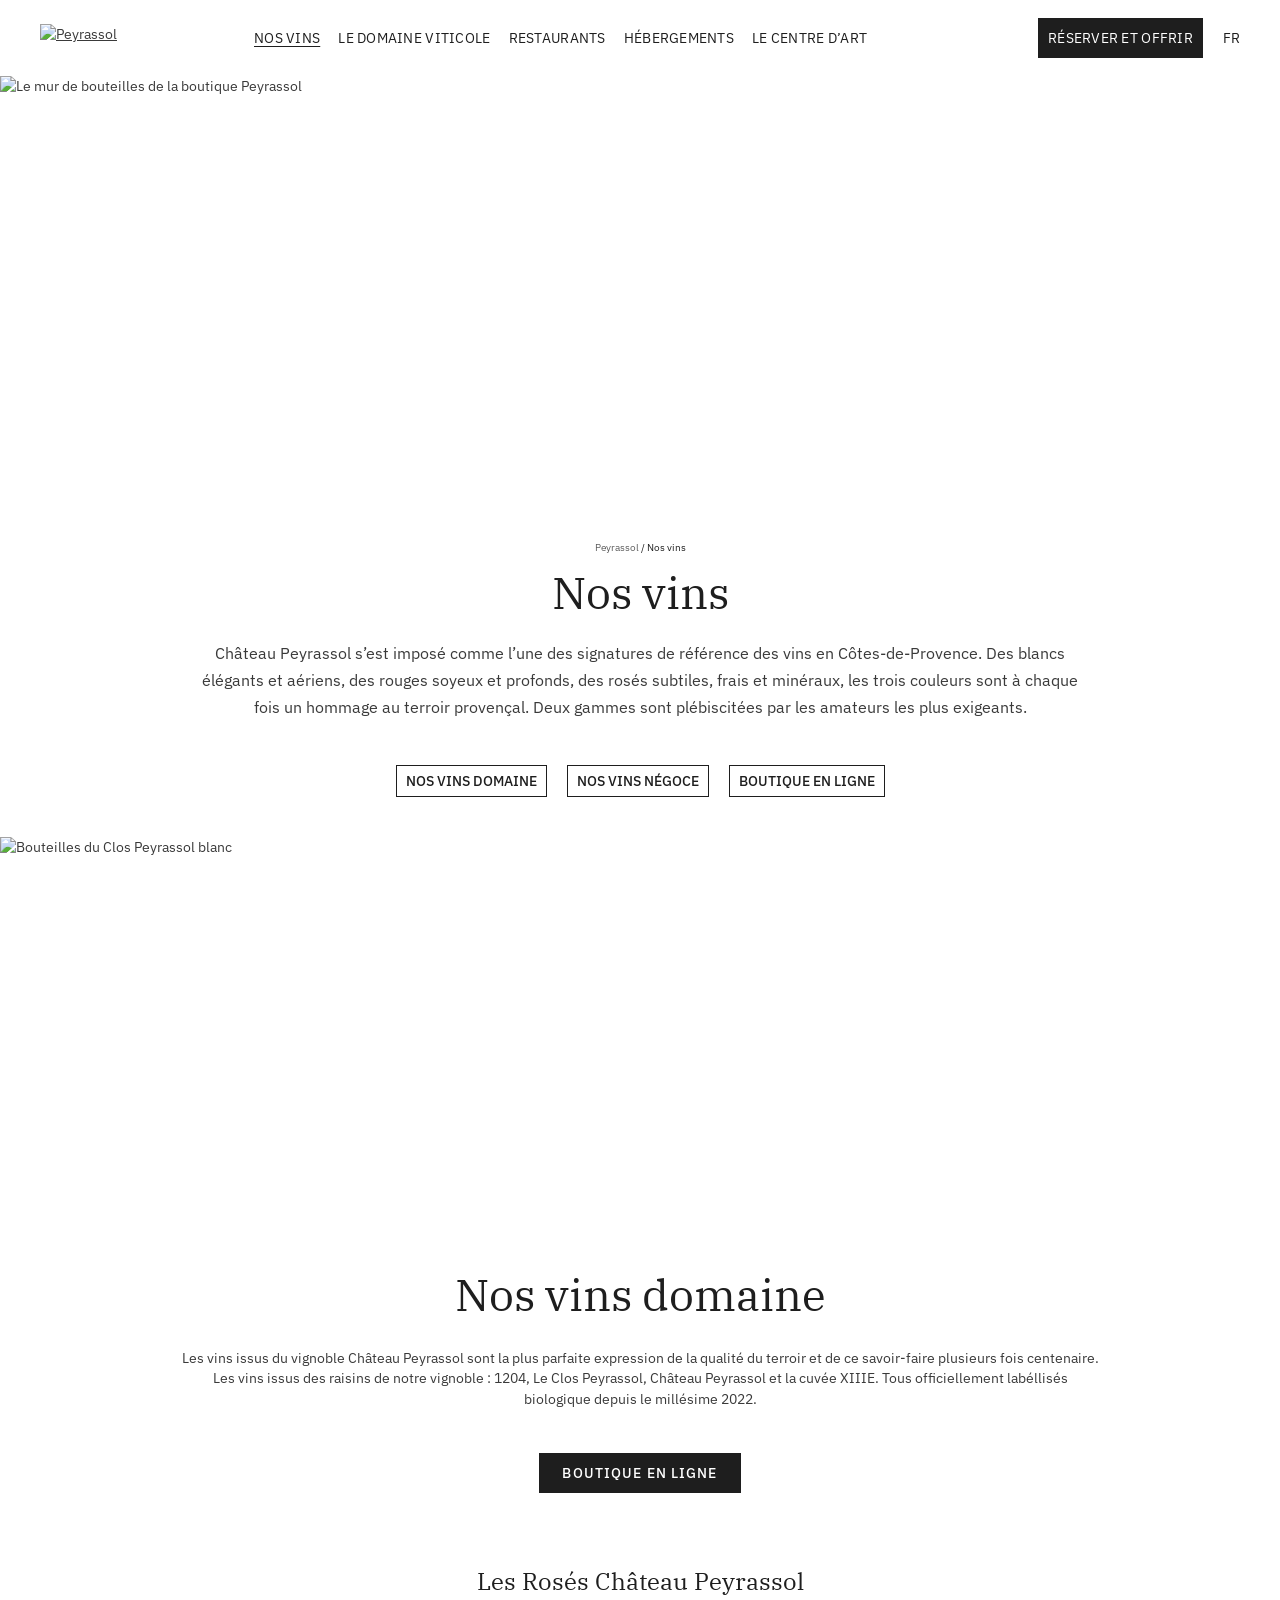
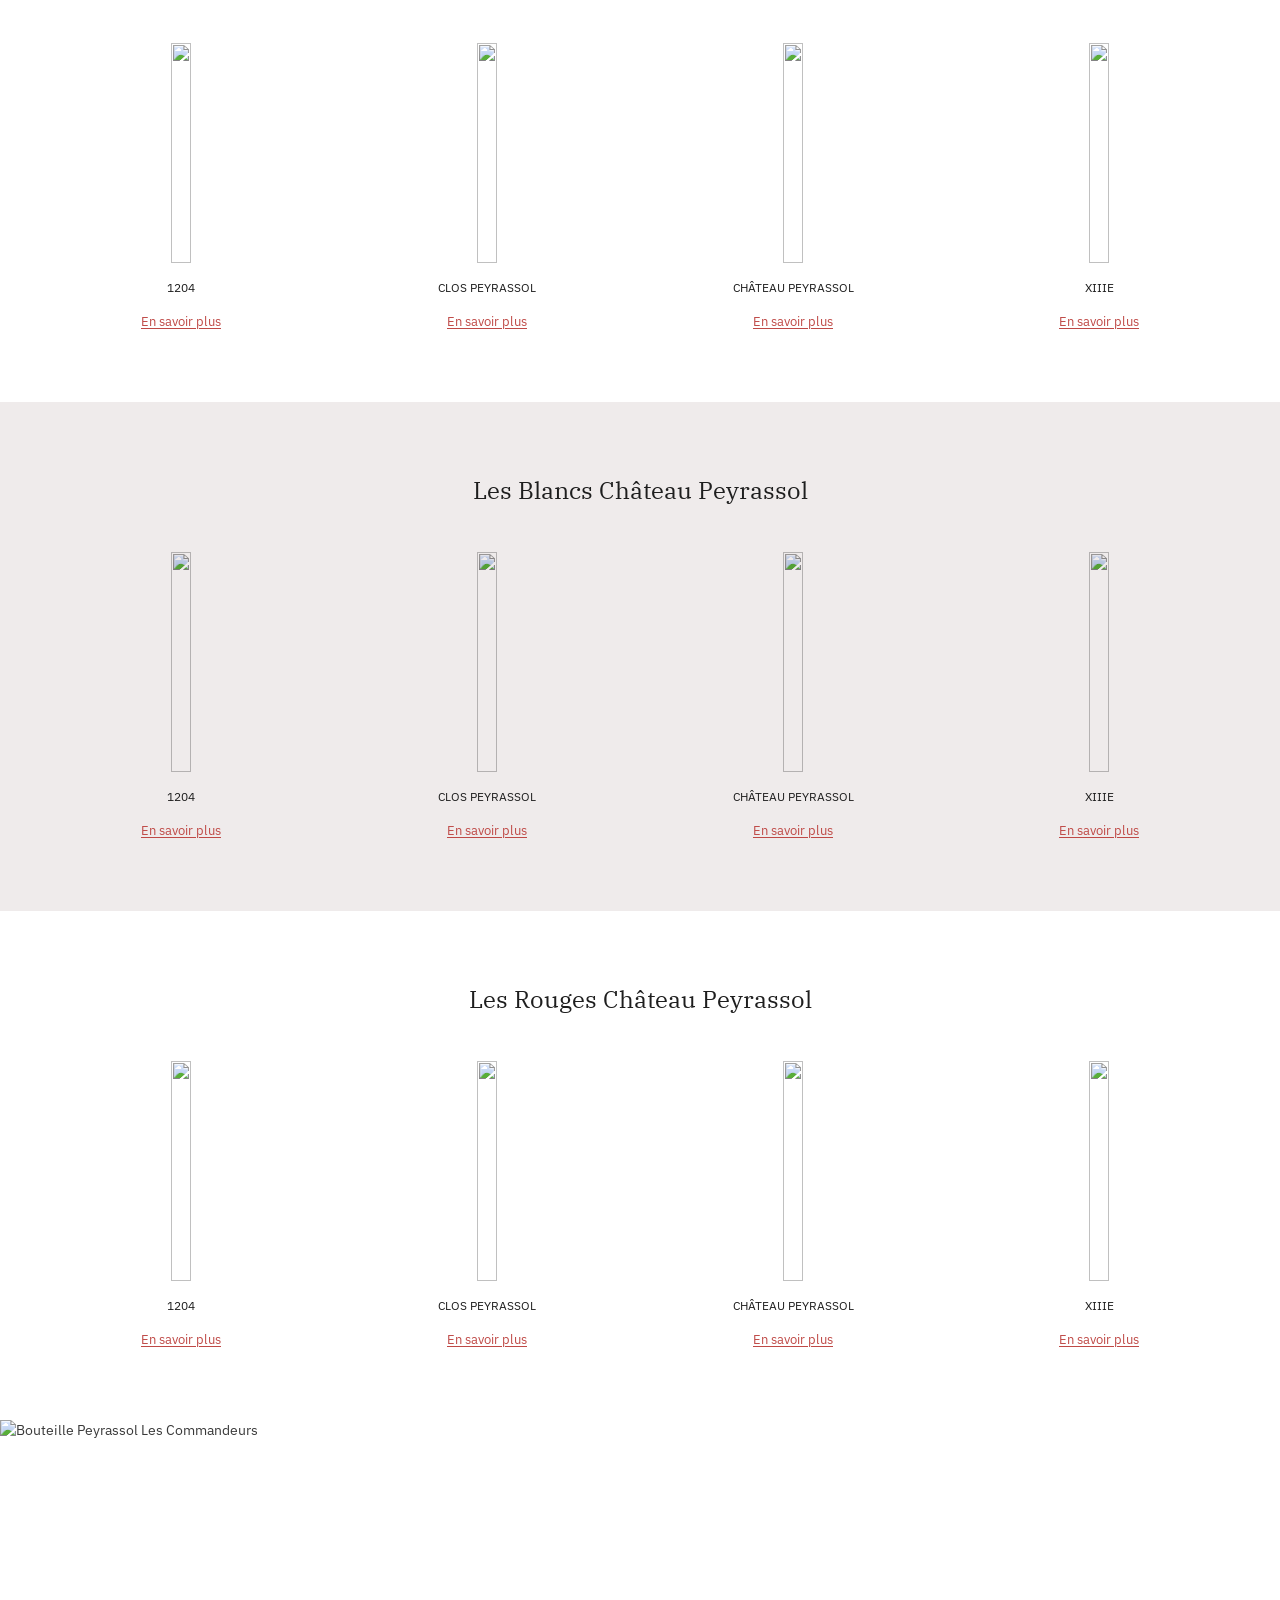
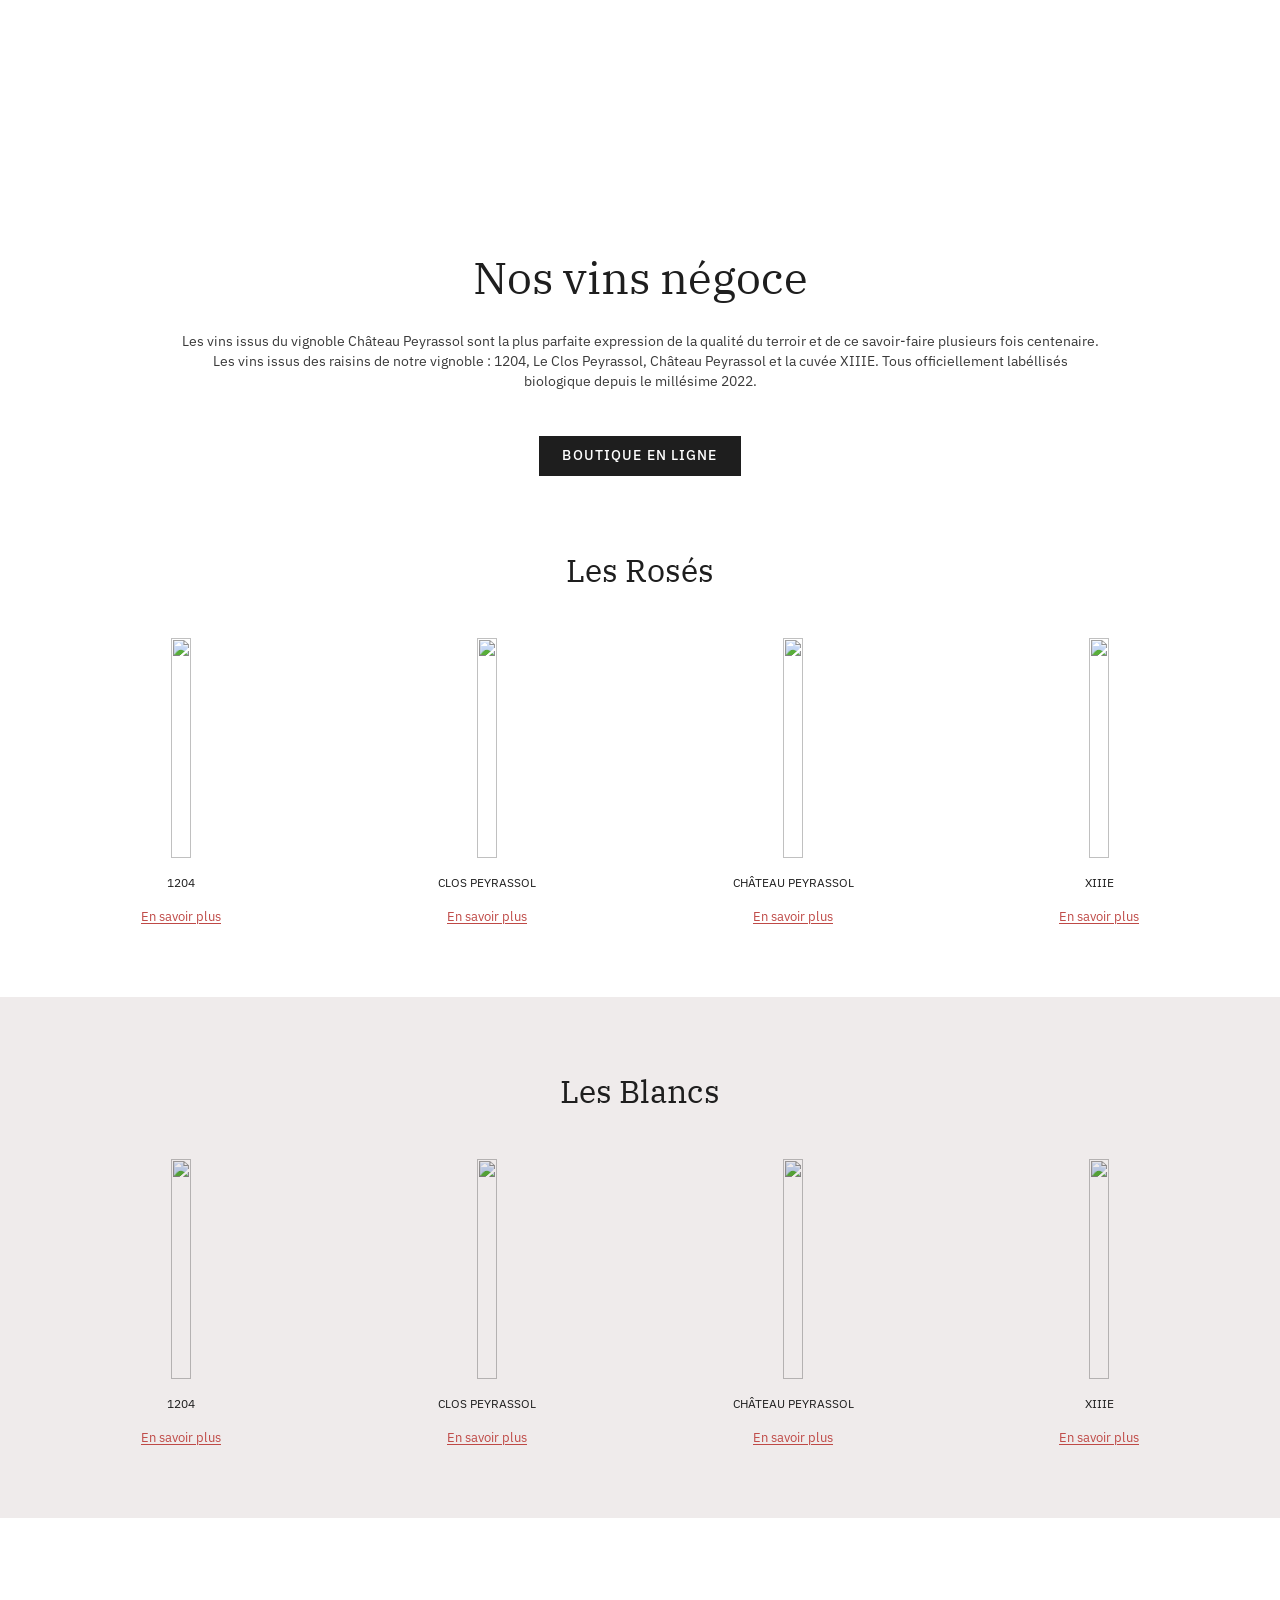
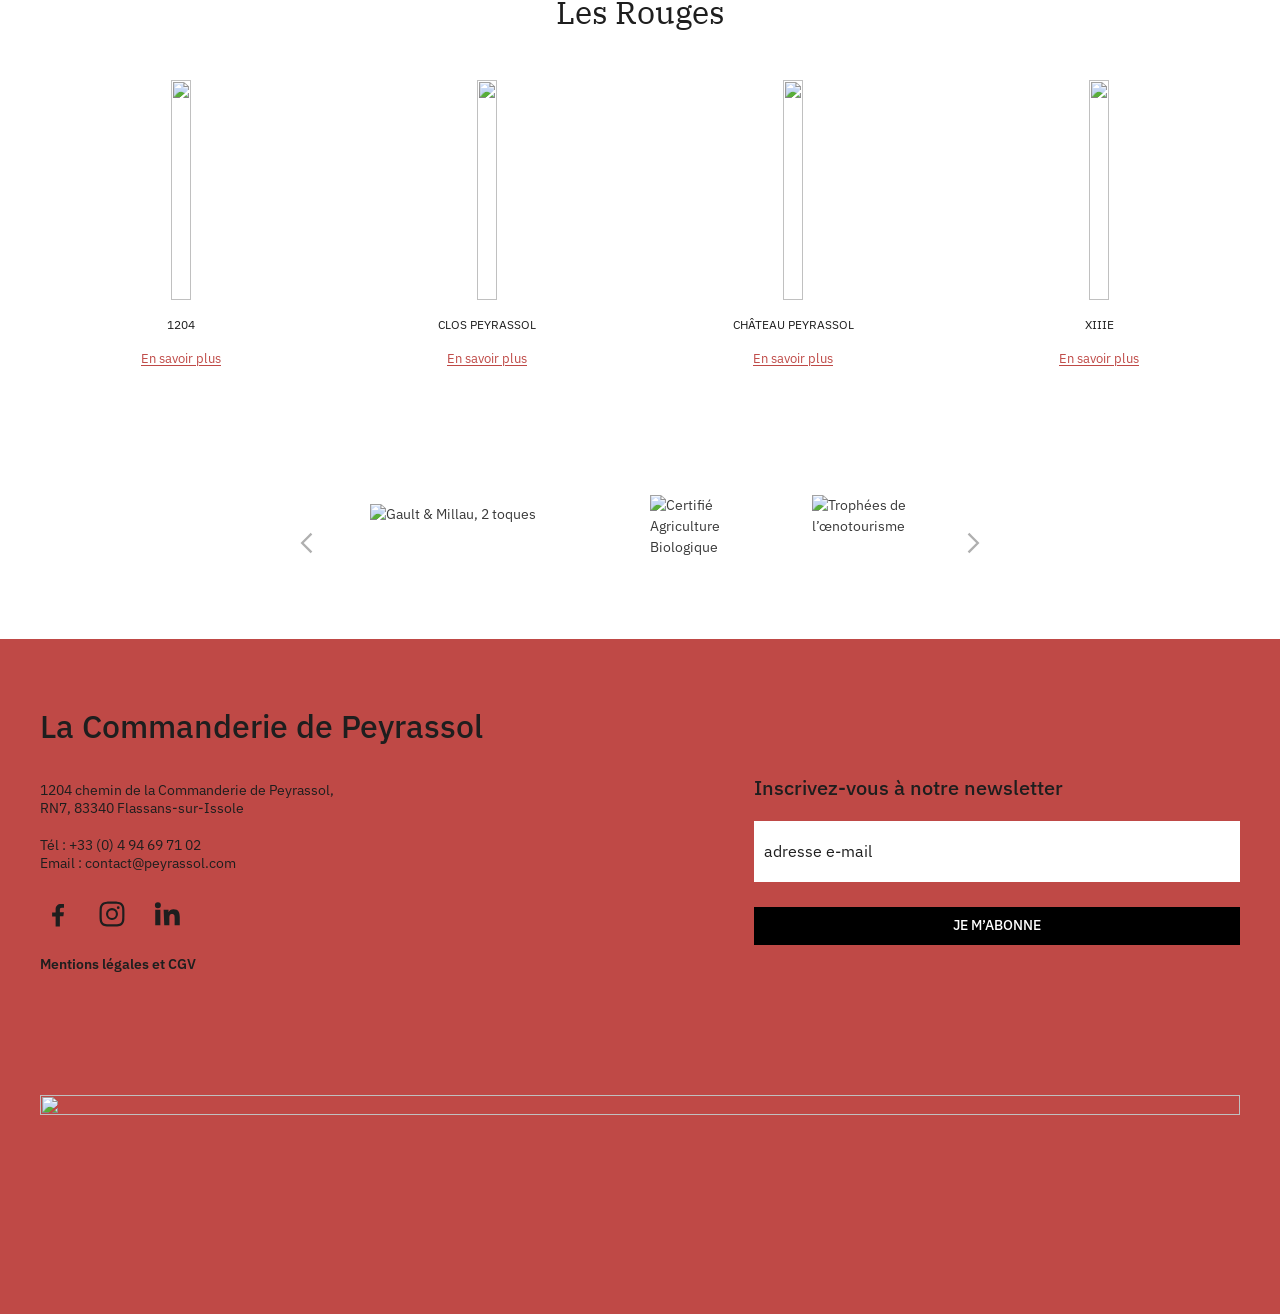
==== nos-vins.html @ ad093d0a "feat: structure HTML des pages accueil, nos vins et restaurants Header avec navigation et sous-menus" ====
<!doctype html>
<html lang="fr">
<head>
  <meta charset="utf-8">
  <meta name="viewport" content="width=device-width, initial-scale=1">
  <title>Nos vins | Commanderie de Peyrassol</title>
  <meta name="description" content="Les vins domaine et négoce de Château Peyrassol, Côtes-de-Provence.">
  <link rel="preconnect" href="https://fonts.googleapis.com">
  <link rel="preconnect" href="https://fonts.gstatic.com" crossorigin>
  <link rel="stylesheet" href="https://fonts.googleapis.com/css2?family=IBM+Plex+Sans:wght@400;500;600&family=IBM+Plex+Serif:wght@400;500&display=swap">
  <link rel="stylesheet" href="assets/css/style.css">
  <link rel="stylesheet" href="assets/css/mobile.css">
</head>
<body>
  <a class="skip-link" href="#contenu">Aller au contenu</a>

  <header class="site-header">
    <div class="site-header__inner container">
      <a class="site-header__logo" href="index.html">
        <img src="assets/img/logo-peyrassol.png" width="2067" height="295" alt="Peyrassol">
      </a>

      <button class="burger" type="button" aria-expanded="false" aria-controls="main-nav" aria-label="Ouvrir le menu">
        <span class="burger__bar"></span>
        <span class="burger__bar"></span>
        <span class="burger__bar"></span>
      </button>

      <nav class="main-nav" id="main-nav" aria-label="Navigation principale">
        <ul class="main-nav__list">
          <li class="main-nav__item has-sub is-active">
            <a class="main-nav__link" href="nos-vins.html">Nos vins</a>
            <button class="main-nav__toggle" type="button" aria-expanded="false" aria-controls="sub-vins">
              <span class="visually-hidden">Sous-menu Nos vins</span>
            </button>
            <ul class="sub-nav" id="sub-vins">
              <li><a href="nos-vins.html#vins-domaine">Nos vins de domaine</a></li>
              <li><a href="nos-vins.html#vins-negoce">Nos vins de négoce</a></li>
              <li class="sub-nav__strong"><a href="#">La boutique en ligne</a></li>
            </ul>
          </li>
          <li class="main-nav__item has-sub">
            <a class="main-nav__link" href="#">Le domaine viticole</a>
            <button class="main-nav__toggle" type="button" aria-expanded="false" aria-controls="sub-domaine">
              <span class="visually-hidden">Sous-menu Le domaine viticole</span>
            </button>
            <ul class="sub-nav" id="sub-domaine">
              <li><a href="#">Le Vignoble Château Peyrassol</a></li>
              <li><a href="#">Visite et dégustation</a></li>
              <li><a href="#">L’équipe</a></li>
              <li><a href="#">Vos événements</a></li>
              <li><a href="#">Agenda</a></li>
              <li><a href="#">Horaires et contact</a></li>
              <li class="sub-nav__strong"><a href="#">Réservez votre visite</a></li>
            </ul>
          </li>
          <li class="main-nav__item has-sub">
            <a class="main-nav__link" href="restaurants.html">Restaurants</a>
            <button class="main-nav__toggle" type="button" aria-expanded="false" aria-controls="sub-restaurants">
              <span class="visually-hidden">Sous-menu Restaurants</span>
            </button>
            <ul class="sub-nav" id="sub-restaurants">
              <li><a href="restaurants.html">Découvrir les restaurants</a></li>
              <li><a href="restaurants.html#chez-jeannette">Chez Jeannette</a></li>
              <li><a href="restaurants.html#bistrot-de-lou">Le Bistrot de Lou</a></li>
              <li class="sub-nav__strong"><a href="#">Réservez votre table</a></li>
            </ul>
          </li>
          <li class="main-nav__item has-sub">
            <a class="main-nav__link" href="#">Hébergements</a>
            <button class="main-nav__toggle" type="button" aria-expanded="false" aria-controls="sub-hebergements">
              <span class="visually-hidden">Sous-menu Hébergements</span>
            </button>
            <ul class="sub-nav" id="sub-hebergements">
              <li><a href="#">La Rouvière</a></li>
              <li><a href="#">La Commanderie</a></li>
              <li class="sub-nav__strong"><a href="#">Réservez votre séjour</a></li>
            </ul>
          </li>
          <li class="main-nav__item has-sub">
            <a class="main-nav__link" href="#">Le centre d’art</a>
            <button class="main-nav__toggle" type="button" aria-expanded="false" aria-controls="sub-art">
              <span class="visually-hidden">Sous-menu Le centre d’art</span>
            </button>
            <ul class="sub-nav" id="sub-art">
              <li><a href="#">Découvrez le centre d’art</a></li>
              <li><a href="#">La collection Philippe Austruy</a></li>
              <li><a href="#">La programmation 2026</a></li>
              <li><a href="#">Les expositions temporaires</a></li>
              <li class="sub-nav__strong"><a href="#">Réservez votre visite</a></li>
            </ul>
          </li>
        </ul>

        <div class="main-nav__actions">
          <div class="main-nav__item main-nav__item--cta has-sub">
            <a class="main-nav__link main-nav__link--cta" href="#">Réserver et offrir</a>
            <button class="main-nav__toggle" type="button" aria-expanded="false" aria-controls="sub-reserver">
              <span class="visually-hidden">Sous-menu Réserver et offrir</span>
            </button>
            <ul class="sub-nav" id="sub-reserver">
              <li><a href="#">Achetez nos vins</a></li>
              <li><a href="#">Visitez notre domaine viticole</a></li>
              <li><a href="#">Réservez votre table</a></li>
              <li><a href="#">Visitez notre centre d’art</a></li>
              <li><a href="#">Réservez votre séjour</a></li>
              <li><a href="#">Boutique cadeaux</a></li>
              <li><a href="#">Offrez une carte cadeau</a></li>
            </ul>
          </div>
          <div class="lang-switch">
            <a class="lang-switch__link is-current" href="#" aria-current="true">FR</a>
            <a class="lang-switch__link" href="#" lang="en">EN</a>
          </div>
        </div>
      </nav>
    </div>
  </header>

  <main id="contenu" class="page-wines">
    <div class="page-hero">
      <img src="assets/img/hero-nos-vins.jpg" width="2000" height="506" alt="Le mur de bouteilles de la boutique Peyrassol" fetchpriority="high">
    </div>

    <section class="page-intro container">
      <nav class="breadcrumb" aria-label="Fil d’Ariane">
        <a href="index.html">Peyrassol</a> / <span aria-current="page">Nos vins</span>
      </nav>
      <h1 class="page-title">Nos vins</h1>
      <p class="lead">Château Peyrassol s’est imposé comme l’une des signatures de référence des vins en Côtes-de-Provence. Des blancs élégants et aériens, des rouges soyeux et profonds, des rosés subtiles, frais et minéraux, les trois couleurs sont à chaque fois un hommage au terroir provençal. Deux gammes sont plébiscitées par les amateurs les plus exigeants.</p>
      <div class="btn-row btn-row--tags">
        <a class="btn btn--tag" href="#vins-domaine">Nos vins domaine</a>
        <a class="btn btn--tag" href="#vins-negoce">Nos vins négoce</a>
        <a class="btn btn--tag" href="#">Boutique en ligne</a>
      </div>
    </section>

    <section class="range" id="vins-domaine">
      <div class="range__banner">
        <img src="assets/img/vins-domaine.jpg" width="2000" height="2500" alt="Bouteilles du Clos Peyrassol blanc" loading="lazy">
      </div>
      <div class="range__intro container">
        <h2 class="page-title">Nos vins domaine</h2>
        <p>Les vins issus du vignoble Château Peyrassol sont la plus parfaite expression de la qualité du terroir et de ce savoir-faire plusieurs fois centenaire. Les vins issus des raisins de notre vignoble : 1204, Le Clos Peyrassol, Château Peyrassol et la cuvée XIIIE. Tous officiellement labéllisés biologique depuis le millésime 2022.</p>
        <a class="btn" href="#">Boutique en ligne</a>
      </div>

      <div class="wine-list">
        <h3 class="wine-list__title">Les Rosés Château Peyrassol</h3>
        <ul class="bottle-grid">
          <li class="bottle">
            <img class="bottle__img" src="assets/img/bouteille-1204.jpg" width="420" height="825" alt="" loading="lazy">
            <h4 class="bottle__name">1204</h4>
            <a class="link-red" href="#">En savoir plus<span class="visually-hidden"> sur 1204</span></a>
          </li>
          <li class="bottle">
            <img class="bottle__img" src="assets/img/bouteille-clos-peyrassol.jpg" width="420" height="825" alt="" loading="lazy">
            <h4 class="bottle__name">Clos Peyrassol</h4>
            <a class="link-red" href="#">En savoir plus<span class="visually-hidden"> sur Clos Peyrassol</span></a>
          </li>
          <li class="bottle">
            <img class="bottle__img" src="assets/img/bouteille-chateau-peyrassol.jpg" width="420" height="825" alt="" loading="lazy">
            <h4 class="bottle__name">Château Peyrassol</h4>
            <a class="link-red" href="#">En savoir plus<span class="visually-hidden"> sur Château Peyrassol</span></a>
          </li>
          <li class="bottle">
            <img class="bottle__img" src="assets/img/bouteille-xiiie.jpg" width="420" height="825" alt="" loading="lazy">
            <h4 class="bottle__name">XIIIe</h4>
            <a class="link-red" href="#">En savoir plus<span class="visually-hidden"> sur XIIIe</span></a>
          </li>
        </ul>
      </div>
      <div class="wine-list wine-list--grey">
        <h3 class="wine-list__title">Les Blancs Château Peyrassol</h3>
        <ul class="bottle-grid">
          <li class="bottle">
            <img class="bottle__img" src="assets/img/bouteille-1204.jpg" width="420" height="825" alt="" loading="lazy">
            <h4 class="bottle__name">1204</h4>
            <a class="link-red" href="#">En savoir plus<span class="visually-hidden"> sur 1204</span></a>
          </li>
          <li class="bottle">
            <img class="bottle__img" src="assets/img/bouteille-clos-peyrassol.jpg" width="420" height="825" alt="" loading="lazy">
            <h4 class="bottle__name">Clos Peyrassol</h4>
            <a class="link-red" href="#">En savoir plus<span class="visually-hidden"> sur Clos Peyrassol</span></a>
          </li>
          <li class="bottle">
            <img class="bottle__img" src="assets/img/bouteille-chateau-peyrassol.jpg" width="420" height="825" alt="" loading="lazy">
            <h4 class="bottle__name">Château Peyrassol</h4>
            <a class="link-red" href="#">En savoir plus<span class="visually-hidden"> sur Château Peyrassol</span></a>
          </li>
          <li class="bottle">
            <img class="bottle__img" src="assets/img/bouteille-xiiie.jpg" width="420" height="825" alt="" loading="lazy">
            <h4 class="bottle__name">XIIIe</h4>
            <a class="link-red" href="#">En savoir plus<span class="visually-hidden"> sur XIIIe</span></a>
          </li>
        </ul>
      </div>
      <div class="wine-list">
        <h3 class="wine-list__title">Les Rouges Château Peyrassol</h3>
        <ul class="bottle-grid">
          <li class="bottle">
            <img class="bottle__img" src="assets/img/bouteille-1204.jpg" width="420" height="825" alt="" loading="lazy">
            <h4 class="bottle__name">1204</h4>
            <a class="link-red" href="#">En savoir plus<span class="visually-hidden"> sur 1204</span></a>
          </li>
          <li class="bottle">
            <img class="bottle__img" src="assets/img/bouteille-clos-peyrassol.jpg" width="420" height="825" alt="" loading="lazy">
            <h4 class="bottle__name">Clos Peyrassol</h4>
            <a class="link-red" href="#">En savoir plus<span class="visually-hidden"> sur Clos Peyrassol</span></a>
          </li>
          <li class="bottle">
            <img class="bottle__img" src="assets/img/bouteille-chateau-peyrassol.jpg" width="420" height="825" alt="" loading="lazy">
            <h4 class="bottle__name">Château Peyrassol</h4>
            <a class="link-red" href="#">En savoir plus<span class="visually-hidden"> sur Château Peyrassol</span></a>
          </li>
          <li class="bottle">
            <img class="bottle__img" src="assets/img/bouteille-xiiie.jpg" width="420" height="825" alt="" loading="lazy">
            <h4 class="bottle__name">XIIIe</h4>
            <a class="link-red" href="#">En savoir plus<span class="visually-hidden"> sur XIIIe</span></a>
          </li>
        </ul>
      </div>
    </section>

    <section class="range" id="vins-negoce">
      <div class="range__banner">
        <img src="assets/img/vins-negoce.jpg" width="2000" height="2500" alt="Bouteille Peyrassol Les Commandeurs" loading="lazy">
      </div>
      <div class="range__intro container">
        <h2 class="page-title">Nos vins négoce</h2>
        <p>Les vins issus du vignoble Château Peyrassol sont la plus parfaite expression de la qualité du terroir et de ce savoir-faire plusieurs fois centenaire. Les vins issus des raisins de notre vignoble : 1204, Le Clos Peyrassol, Château Peyrassol et la cuvée XIIIE. Tous officiellement labéllisés biologique depuis le millésime 2022.</p>
        <a class="btn" href="#">Boutique en ligne</a>
      </div>

      <div class="wine-list">
        <h3 class="wine-list__title wine-list__title--large">Les Rosés</h3>
        <ul class="bottle-grid">
          <li class="bottle">
            <img class="bottle__img" src="assets/img/bouteille-1204.jpg" width="420" height="825" alt="" loading="lazy">
            <h4 class="bottle__name">1204</h4>
            <a class="link-red" href="#">En savoir plus<span class="visually-hidden"> sur 1204</span></a>
          </li>
          <li class="bottle">
            <img class="bottle__img" src="assets/img/bouteille-clos-peyrassol.jpg" width="420" height="825" alt="" loading="lazy">
            <h4 class="bottle__name">Clos Peyrassol</h4>
            <a class="link-red" href="#">En savoir plus<span class="visually-hidden"> sur Clos Peyrassol</span></a>
          </li>
          <li class="bottle">
            <img class="bottle__img" src="assets/img/bouteille-chateau-peyrassol.jpg" width="420" height="825" alt="" loading="lazy">
            <h4 class="bottle__name">Château Peyrassol</h4>
            <a class="link-red" href="#">En savoir plus<span class="visually-hidden"> sur Château Peyrassol</span></a>
          </li>
          <li class="bottle">
            <img class="bottle__img" src="assets/img/bouteille-xiiie.jpg" width="420" height="825" alt="" loading="lazy">
            <h4 class="bottle__name">XIIIe</h4>
            <a class="link-red" href="#">En savoir plus<span class="visually-hidden"> sur XIIIe</span></a>
          </li>
        </ul>
      </div>
      <div class="wine-list wine-list--grey">
        <h3 class="wine-list__title wine-list__title--large">Les Blancs</h3>
        <ul class="bottle-grid">
          <li class="bottle">
            <img class="bottle__img" src="assets/img/bouteille-1204.jpg" width="420" height="825" alt="" loading="lazy">
            <h4 class="bottle__name">1204</h4>
            <a class="link-red" href="#">En savoir plus<span class="visually-hidden"> sur 1204</span></a>
          </li>
          <li class="bottle">
            <img class="bottle__img" src="assets/img/bouteille-clos-peyrassol.jpg" width="420" height="825" alt="" loading="lazy">
            <h4 class="bottle__name">Clos Peyrassol</h4>
            <a class="link-red" href="#">En savoir plus<span class="visually-hidden"> sur Clos Peyrassol</span></a>
          </li>
          <li class="bottle">
            <img class="bottle__img" src="assets/img/bouteille-chateau-peyrassol.jpg" width="420" height="825" alt="" loading="lazy">
            <h4 class="bottle__name">Château Peyrassol</h4>
            <a class="link-red" href="#">En savoir plus<span class="visually-hidden"> sur Château Peyrassol</span></a>
          </li>
          <li class="bottle">
            <img class="bottle__img" src="assets/img/bouteille-xiiie.jpg" width="420" height="825" alt="" loading="lazy">
            <h4 class="bottle__name">XIIIe</h4>
            <a class="link-red" href="#">En savoir plus<span class="visually-hidden"> sur XIIIe</span></a>
          </li>
        </ul>
      </div>
      <div class="wine-list">
        <h3 class="wine-list__title wine-list__title--large">Les Rouges</h3>
        <ul class="bottle-grid">
          <li class="bottle">
            <img class="bottle__img" src="assets/img/bouteille-1204.jpg" width="420" height="825" alt="" loading="lazy">
            <h4 class="bottle__name">1204</h4>
            <a class="link-red" href="#">En savoir plus<span class="visually-hidden"> sur 1204</span></a>
          </li>
          <li class="bottle">
            <img class="bottle__img" src="assets/img/bouteille-clos-peyrassol.jpg" width="420" height="825" alt="" loading="lazy">
            <h4 class="bottle__name">Clos Peyrassol</h4>
            <a class="link-red" href="#">En savoir plus<span class="visually-hidden"> sur Clos Peyrassol</span></a>
          </li>
          <li class="bottle">
            <img class="bottle__img" src="assets/img/bouteille-chateau-peyrassol.jpg" width="420" height="825" alt="" loading="lazy">
            <h4 class="bottle__name">Château Peyrassol</h4>
            <a class="link-red" href="#">En savoir plus<span class="visually-hidden"> sur Château Peyrassol</span></a>
          </li>
          <li class="bottle">
            <img class="bottle__img" src="assets/img/bouteille-xiiie.jpg" width="420" height="825" alt="" loading="lazy">
            <h4 class="bottle__name">XIIIe</h4>
            <a class="link-red" href="#">En savoir plus<span class="visually-hidden"> sur XIIIe</span></a>
          </li>
        </ul>
      </div>
    </section>

    <section class="labels" aria-label="Distinctions">
      <div class="labels__inner container" data-carousel>
        <button class="labels__arrow labels__arrow--prev" type="button" data-carousel-prev aria-label="Distinction précédente">
          <svg viewBox="0 0 24 24" aria-hidden="true"><path d="M15 4 7 12l8 8"/></svg>
        </button>
        <ul class="labels__track" data-carousel-track>
          <li class="labels__item"><img src="assets/img/label-gault-millau.jpg" width="600" height="246" alt="Gault &amp; Millau, 2 toques" loading="lazy"></li>
          <li class="labels__item"><img src="assets/img/label-ab.jpg" width="237" height="318" alt="Certifié Agriculture Biologique" loading="lazy"></li>
          <li class="labels__item"><img src="assets/img/label-oenotourisme.jpg" width="306" height="300" alt="Trophées de l’œnotourisme" loading="lazy"></li>
        </ul>
        <button class="labels__arrow labels__arrow--next" type="button" data-carousel-next aria-label="Distinction suivante">
          <svg viewBox="0 0 24 24" aria-hidden="true"><path d="m9 4 8 8-8 8"/></svg>
        </button>
      </div>
    </section>
  </main>

  <footer class="site-footer">
    <div class="site-footer__inner container">
      <div class="site-footer__info">
        <p class="site-footer__title">La Commanderie de Peyrassol</p>
        <address class="site-footer__address">
          <p>1204 chemin de la Commanderie de Peyrassol,<br>RN7, 83340 Flassans-sur-Issole</p>
          <p>Tél : <a href="tel:+33494697102">+33 (0) 4 94 69 71 02</a><br>Email : <a href="mailto:contact@peyrassol.com">contact@peyrassol.com</a></p>
        </address>
        <ul class="social">
          <li><a class="social__link" href="#" aria-label="Facebook">
            <svg viewBox="0 0 24 24" aria-hidden="true"><path d="M13.5 22v-8.2h2.8l.4-3.2h-3.2V8.5c0-.9.3-1.6 1.6-1.6h1.7V4.1c-.3 0-1.3-.1-2.5-.1-2.5 0-4.2 1.5-4.2 4.3v2.4H7.3v3.2h2.8V22h3.4z"/></svg>
          </a></li>
          <li><a class="social__link" href="#" aria-label="Instagram">
            <svg viewBox="0 0 24 24" aria-hidden="true"><path d="M12 7.2a4.8 4.8 0 1 0 0 9.6 4.8 4.8 0 0 0 0-9.6zm0 7.9a3.1 3.1 0 1 1 0-6.2 3.1 3.1 0 0 1 0 6.2zm5-9.3a1.1 1.1 0 1 0 0 2.2 1.1 1.1 0 0 0 0-2.2zM21.9 7.9c-.1-1.6-.4-3-1.6-4.2S17.7 2.2 16.1 2.1C14.5 2 9.5 2 7.9 2.1c-1.6.1-3 .4-4.2 1.6S2.2 6.3 2.1 7.9C2 9.5 2 14.5 2.1 16.1c.1 1.6.4 3 1.6 4.2s2.6 1.5 4.2 1.6c1.6.1 6.6.1 8.2 0 1.6-.1 3-.4 4.2-1.6s1.5-2.6 1.6-4.2c.1-1.6.1-6.6 0-8.2zm-2.1 10a3.3 3.3 0 0 1-1.9 1.9c-1.3.5-4.4.4-5.9.4s-4.6.1-5.9-.4a3.3 3.3 0 0 1-1.9-1.9c-.5-1.3-.4-4.4-.4-5.9s-.1-4.6.4-5.9a3.3 3.3 0 0 1 1.9-1.9c1.3-.5 4.4-.4 5.9-.4s4.6-.1 5.9.4a3.3 3.3 0 0 1 1.9 1.9c.5 1.3.4 4.4.4 5.9s.1 4.6-.4 5.9z"/></svg>
          </a></li>
          <li><a class="social__link" href="#" aria-label="LinkedIn">
            <svg viewBox="0 0 24 24" aria-hidden="true"><path d="M3.4 8.6h4.1V21H3.4zM5.5 2.5a2.4 2.4 0 1 1 0 4.8 2.4 2.4 0 0 1 0-4.8zM10.1 8.6H14v1.7h.1c.6-1 1.9-2.1 3.9-2.1 4.2 0 5 2.7 5 6.3V21h-4.1v-5.8c0-1.4 0-3.2-2-3.2s-2.2 1.5-2.2 3.1V21h-4.1z"/></svg>
          </a></li>
        </ul>
        <a class="site-footer__legal" href="#">Mentions légales et CGV</a>
      </div>

      <form class="newsletter" action="#" method="post">
        <label class="newsletter__title" for="newsletter-email">Inscrivez-vous à notre newsletter</label>
        <input class="newsletter__input" id="newsletter-email" type="email" name="email" placeholder="adresse e-mail" autocomplete="email" required>
        <button class="newsletter__button" type="submit">Je m’abonne</button>
      </form>
    </div>

    <div class="site-footer__brand container">
      <img src="assets/img/logo-peyrassol.png" width="2067" height="295" alt="" loading="lazy">
    </div>
  </footer>

  <script src="assets/js/menu-mobile.js" defer></script>
  <script src="assets/js/main.js" defer></script>
</body>
</html>
---- assets/css/style.css ----
/* ==========================================================================
   Peyrassol — styles de base (desktop, maquettes 1440 px)
   Le responsive est entièrement dans mobile.css, chargé après ce fichier.
   ========================================================================== */

:root {
  --red: #bf4946;
  --black: #1e1e1e;
  --text: #3a3a3a;
  --grey: #5c5c5c;
  --border: #e4e4e4;
  --bg-grey: #efebeb;
  --white: #fff;

  --font-sans: "IBM Plex Sans", "Helvetica Neue", Arial, sans-serif;
  --font-serif: "IBM Plex Serif", Georgia, "Times New Roman", serif;

  --container: 1200px;
  --gutter: 24px;
  --header-h: 76px;
}

/* --- Reset ------------------------------------------------------------- */

*,
*::before,
*::after {
  box-sizing: border-box;
}

html {
  -webkit-text-size-adjust: 100%;
  scroll-padding-top: var(--header-h);
}

body {
  margin: 0;
  font-family: var(--font-sans);
  font-size: 14px;
  line-height: 1.5;
  color: var(--text);
  background: var(--white);
  -webkit-font-smoothing: antialiased;
}

h1, h2, h3, h4, p, ul, dl, dd, figure {
  margin: 0;
}

ul {
  padding: 0;
  list-style: none;
}

img {
  display: block;
  max-width: 100%;
  height: auto;
}

a {
  color: inherit;
}

button,
input {
  font: inherit;
  color: inherit;
}

button {
  cursor: pointer;
}

:focus-visible {
  outline: 2px solid var(--red);
  outline-offset: 2px;
}

.visually-hidden {
  position: absolute !important;
  width: 1px;
  height: 1px;
  overflow: hidden;
  clip: rect(0 0 0 0);
  white-space: nowrap;
}

.skip-link {
  position: absolute;
  top: -100px;
  left: 16px;
  z-index: 200;
  padding: 10px 16px;
  background: var(--black);
  color: var(--white);
}

.skip-link:focus {
  top: 8px;
}

.container {
  width: min(var(--container), 100% - 2 * var(--gutter));
  margin-inline: auto;
}

/* --- Éléments communs ------------------------------------------------- */

.kicker {
  font-size: 14px;
  letter-spacing: 0.04em;
  text-transform: uppercase;
  color: var(--black);
}

.section-title {
  font-family: var(--font-serif);
  font-size: 32px;
  font-weight: 400;
  line-height: 1.25;
  color: var(--black);
}

.page-title {
  font-family: var(--font-serif);
  font-size: 44px;
  font-weight: 400;
  line-height: 1.2;
  color: var(--black);
}

.lead {
  max-width: 760px;
  margin-inline: auto;
  font-size: 16px;
  line-height: 1.7;
}

.link-red,
.link-dark {
  display: inline-block;
  font-size: 13px;
  text-underline-offset: 2px;
}

.link-red {
  color: var(--red);
}

.link-dark {
  color: var(--black);
}

.btn {
  display: inline-flex;
  align-items: center;
  justify-content: center;
  min-height: 40px;
  padding: 10px 22px;
  border: 1px solid var(--black);
  background: var(--black);
  color: var(--white);
  font-size: 14px;
  font-weight: 500;
  letter-spacing: 0.08em;
  line-height: 1.2;
  text-align: center;
  text-decoration: none;
  text-transform: uppercase;
  transition: background-color 0.2s, color 0.2s;
}

.btn:hover {
  background: var(--white);
  color: var(--black);
}

.btn--outline {
  background: var(--white);
  color: var(--black);
}

.btn--outline:hover {
  background: var(--black);
  color: var(--white);
}

.btn--tag {
  min-height: 32px;
  padding: 6px 9px;
  background: var(--white);
  color: var(--black);
  letter-spacing: 0;
}

.btn--tag:hover {
  background: var(--black);
  color: var(--white);
}

.btn--small {
  min-height: 28px;
  padding: 6px 7px;
  font-size: 11px;
  letter-spacing: 0;
}

.btn-row {
  display: flex;
  flex-wrap: wrap;
  justify-content: center;
  gap: 20px;
}

/* --- Header ----------------------------------------------------------- */

.site-header {
  position: sticky;
  top: 0;
  z-index: 100;
  background: var(--white);
}

/* Bandeau blanc pleine largeur derrière les sous-menus (maquettes « Group ») */
.site-header::after {
  content: "";
  position: absolute;
  top: 100%;
  left: 0;
  right: 0;
  height: 190px;
  background: var(--white);
  opacity: 0;
  visibility: hidden;
  pointer-events: none;
}

.site-header:has(.has-sub:is(:hover, :focus-within))::after {
  opacity: 1;
  visibility: visible;
}

.site-header__inner {
  display: flex;
  align-items: center;
  height: var(--header-h);
}

.site-header__logo {
  flex-shrink: 0;
  margin-right: 18px;
}

.site-header__logo img {
  width: 196px;
}

.burger {
  display: none;
}

.main-nav {
  display: flex;
  flex: 1;
  align-items: center;
  justify-content: space-between;
}

.main-nav__list {
  display: flex;
  gap: 18px;
}

.main-nav__item {
  position: relative;
}

.main-nav__link {
  display: block;
  padding: 28px 0;
  font-size: 14px;
  line-height: 20px;
  letter-spacing: 0.02em;
  text-decoration: none;
  text-transform: uppercase;
  color: var(--black);
}

.main-nav__item:hover > .main-nav__link,
.main-nav__item.is-active > .main-nav__link {
  text-decoration: underline;
  text-underline-offset: 3px;
}

.main-nav__toggle {
  display: none;
}

.sub-nav {
  position: absolute;
  top: calc(100% - 22px);
  left: 0;
  z-index: 1;
  min-width: 240px;
  padding: 0 0 16px;
  opacity: 0;
  visibility: hidden;
  transition: opacity 0.15s, visibility 0.15s;
}

.has-sub:is(:hover, :focus-within) > .sub-nav {
  opacity: 1;
  visibility: visible;
}

.sub-nav a {
  display: block;
  padding: 3px 0;
  font-size: 13px;
  letter-spacing: 0.02em;
  text-decoration: none;
  color: var(--black);
}

.sub-nav a:hover {
  text-decoration: underline;
}

.sub-nav__strong a {
  font-weight: 600;
}

.main-nav__actions {
  display: flex;
  align-items: center;
  gap: 20px;
}

.main-nav__link--cta {
  padding: 10px;
  background: var(--black);
  color: var(--white);
}

.main-nav__item--cta:hover > .main-nav__link--cta {
  text-decoration: none;
}

.main-nav__item--cta .sub-nav {
  top: calc(100% + 12px);
  padding-left: 2px;
}

.lang-switch__link {
  font-size: 14px;
  text-decoration: none;
  color: var(--black);
}

.lang-switch__link:not(.is-current) {
  display: none;
}

/* --- Accueil : slider ------------------------------------------------- */

.hero-slider {
  position: relative;
}

.hero-slider__track {
  display: flex;
  overflow-x: auto;
  scroll-snap-type: x mandatory;
  scrollbar-width: none;
}

.hero-slider__track::-webkit-scrollbar {
  display: none;
}

.hero-slider__slide {
  flex: 0 0 100%;
  scroll-snap-align: start;
}

.hero-slider__slide img {
  width: 100%;
  height: 640px;
  object-fit: cover;
}

.hero-slider__dots {
  position: absolute;
  bottom: 28px;
  left: 50%;
  display: flex;
  gap: 10px;
  transform: translateX(-50%);
}

.hero-slider__dot {
  width: 12px;
  height: 12px;
  padding: 0;
  border: 0;
  border-radius: 50%;
  background: rgba(255, 255, 255, 0.5);
}

.hero-slider__dot[aria-current="true"] {
  background: var(--white);
}

/* --- Accueil : intro et cartes ---------------------------------------- */

.intro {
  padding-top: 72px;
  text-align: center;
}

.intro .section-title {
  margin-top: 14px;
}

.discover-grid {
  display: grid;
  grid-template-columns: repeat(4, 1fr);
  gap: 24px;
  margin-top: 54px;
  text-align: left;
}

.discover-card__img {
  width: 100%;
  aspect-ratio: 2 / 3;
  object-fit: cover;
}

.discover-card__num {
  display: block;
  margin-top: 18px;
  font-size: 9px;
  letter-spacing: 0.3em;
  color: var(--grey);
}

.discover-card__title {
  margin: 14px 0 12px;
  font-family: var(--font-serif);
  font-size: 22px;
  font-weight: 400;
  line-height: 1.3;
  color: var(--black);
}

.discover-card .link-red {
  font-size: 10px;
}

/* --- Accueil : nos vins ----------------------------------------------- */

.home-wines {
  padding-top: 80px;
  text-align: center;
}

.home-wines .lead {
  margin-top: 26px;
}

.home-wines__tab {
  display: inline-block;
  min-width: 205px;
  margin-top: 56px;
  padding-bottom: 10px;
  border-bottom: 1px solid var(--black);
  font-size: 13px;
  color: var(--black);
}

.wine-grid {
  display: grid;
  grid-template-columns: repeat(4, 1fr);
  gap: 24px;
  margin: 20px 0 20px;
}

.wine-card {
  padding: 36px 16px 22px;
  border: 1px solid var(--border);
}

.wine-card__img {
  width: auto;
  height: 210px;
  margin-inline: auto;
}

.wine-card__name {
  margin-top: 16px;
  font-size: 12px;
  font-weight: 400;
  letter-spacing: 0.2em;
  text-transform: uppercase;
  color: var(--black);
}

.wine-card__color {
  margin-top: 12px;
  font-size: 13px;
  color: var(--grey);
}

.home-wines .btn {
  min-width: 170px;
  min-height: 50px;
  font-weight: 400;
  letter-spacing: 0.15em;
}

/* --- Blocs image + texte ---------------------------------------------- */

.split {
  display: grid;
  grid-template-columns: 55% 1fr;
  align-items: center;
  gap: 64px;
  margin-top: 64px;
}

.split__img {
  width: 100%;
  height: 100%;
  min-height: 440px;
  max-height: 560px;
  object-fit: cover;
}

.split__body {
  max-width: 560px;
  padding-right: 32px;
}

.split__title {
  margin-bottom: 18px;
  font-family: var(--font-serif);
  font-size: 33px;
  font-weight: 400;
  line-height: 1.2;
  color: var(--black);
}

.split__subtitle {
  margin: -6px 0 14px;
  font-family: var(--font-serif);
  font-size: 16px;
  line-height: 1.35;
  color: var(--red);
}

.split__body > p {
  font-size: 14px;
  line-height: 1.5;
}

.split__body .link-red,
.split__body .link-dark {
  display: table;
  margin: 18px 0 16px;
}

.split--reverse {
  grid-template-columns: 1fr 50%;
}

.split--reverse .split__img {
  order: 2;
}

.split--reverse .split__body {
  justify-self: end;
  padding: 0 0 0 32px;
}

.full-img {
  margin-top: 64px;
}

.full-img img {
  width: 100%;
  height: 460px;
  object-fit: cover;
}

/* --- Accueil : organisez votre venue ---------------------------------- */

.visit {
  display: grid;
  grid-template-columns: 1fr 1fr;
  gap: 40px;
  padding: 40px 0 56px;
}

.visit__title {
  max-width: 360px;
  font-family: var(--font-serif);
  font-size: 33px;
  font-weight: 400;
  line-height: 1.1;
  color: var(--black);
}

.visit__more {
  display: table;
  margin: 18px 0 16px;
  font-size: 11px;
  color: var(--black);
}

.visit__hours {
  display: grid;
  grid-template-columns: auto auto;
  justify-content: start;
  gap: 32px;
}

.hours__season {
  margin-bottom: 18px;
  font-size: 13px;
  color: var(--red);
}

.hours dt {
  font-family: var(--font-serif);
  font-size: 12px;
  font-weight: 500;
  color: var(--black);
}

.hours dd {
  margin-bottom: 20px;
  font-size: 12px;
  line-height: 1.7;
  color: var(--grey);
}

/* --- Pages intérieures ------------------------------------------------ */

.page-hero img {
  width: 100%;
  height: 400px;
  object-fit: cover;
}

.page-intro {
  padding: 64px 0 40px;
  text-align: center;
}

.breadcrumb {
  margin-bottom: 12px;
  font-size: 10px;
  color: var(--black);
}

.breadcrumb a {
  color: var(--grey);
  text-decoration: none;
}

.breadcrumb a:hover {
  text-decoration: underline;
}

.page-intro .lead {
  max-width: 900px;
  margin-top: 20px;
}

.btn-row--tags {
  margin-top: 44px;
}

/* --- Nos vins --------------------------------------------------------- */

.range__banner img {
  width: 100%;
  height: 400px;
  object-fit: cover;
}

.range__intro {
  padding: 32px 0 0;
  text-align: center;
}

.range__intro p {
  max-width: 920px;
  margin: 26px auto 44px;
  font-size: 14px;
  line-height: 1.45;
}

.wine-list {
  padding: 70px 0 70px;
  text-align: center;
}

.wine-list--grey {
  background: var(--bg-grey);
}

.wine-list--grey .bottle__img {
  mix-blend-mode: multiply;
}

.wine-list__title {
  font-family: var(--font-serif);
  font-size: 24px;
  font-weight: 400;
  color: var(--black);
}

.wine-list__title--large {
  font-size: 32px;
}

.bottle-grid {
  display: grid;
  grid-template-columns: repeat(4, 1fr);
  gap: 24px;
  width: min(var(--container), 100% - 2 * var(--gutter));
  margin: 44px auto 0;
}

.bottle__img {
  width: auto;
  height: 220px;
  margin-inline: auto;
}

.bottle__name {
  margin: 16px 0 14px;
  font-size: 12px;
  font-weight: 400;
  text-transform: uppercase;
  color: var(--black);
}

/* --- Restaurants ------------------------------------------------------ */

.prose {
  max-width: 900px;
  margin: 26px auto 0;
  font-size: 16px;
  line-height: 1.7;
}

.prose p + p {
  margin-top: 27px;
}

.prose__kicker {
  margin-top: 27px;
  font-size: 16px;
  font-weight: 400;
  text-transform: uppercase;
  color: var(--red);
}

.prose a {
  text-underline-offset: 2px;
}

.split--resto {
  grid-template-columns: 49% 1fr;
  align-items: start;
  gap: 18px;
  margin-top: 40px;
}

.split--resto .split__body {
  padding: 26px 0 0;
  max-width: 520px;
}

.split--resto.split--reverse {
  grid-template-columns: 1fr 49%;
  align-items: center;
}

.split--resto.split--reverse .split__body {
  justify-self: start;
  padding: 0 0 0 max(var(--gutter), (100vw - var(--container)) / 2);
  max-width: none;
}

.split--resto.split--reverse .split__body > * {
  max-width: 540px;
}

.garden {
  padding-top: 80px;
  text-align: center;
}

.garden__grid {
  display: grid;
  grid-template-columns: repeat(3, 1fr);
  gap: 24px;
  margin-top: 28px;
}

.garden__grid img {
  width: 100%;
  aspect-ratio: 6 / 7;
  object-fit: cover;
}

/* --- Labels ----------------------------------------------------------- */

.labels {
  padding: 56px 0 48px;
}

.labels__inner {
  display: flex;
  align-items: center;
  justify-content: center;
  gap: 40px;
}

.labels__track {
  display: flex;
  align-items: center;
  gap: 90px;
  overflow-x: auto;
  scroll-snap-type: x mandatory;
  scrollbar-width: none;
}

.labels__track::-webkit-scrollbar {
  display: none;
}

.labels__item {
  flex-shrink: 0;
  scroll-snap-align: center;
}

.labels__item img {
  width: auto;
  height: 96px;
}

.labels__item:first-child img {
  height: 78px;
}

.labels__arrow {
  display: grid;
  place-items: center;
  width: 44px;
  height: 44px;
  padding: 0;
  border: 0;
  background: none;
}

.labels__arrow:disabled {
  opacity: 0.35;
  cursor: default;
}

.labels__arrow svg {
  width: 28px;
  height: 28px;
  fill: none;
  stroke: var(--black);
  stroke-width: 2;
}

/* --- Footer ----------------------------------------------------------- */

.site-footer {
  padding: 68px 0 48px;
  background: var(--red);
  color: var(--black);
}

.site-footer__inner {
  display: grid;
  grid-template-columns: 1fr 486px;
  gap: 40px;
}

.site-footer__title {
  font-size: 32px;
  font-weight: 500;
  line-height: 1.2;
}

.site-footer__address {
  margin-top: 36px;
  font-size: 14px;
  font-style: normal;
  line-height: 1.3;
}

.site-footer__address p + p {
  margin-top: 18px;
}

.site-footer__address a {
  text-decoration: none;
}

.site-footer__address a:hover {
  text-decoration: underline;
}

.social {
  display: flex;
  gap: 18px;
  margin-top: 24px;
}

.social__link {
  display: grid;
  place-items: center;
  width: 36px;
  height: 36px;
}

.social__link svg {
  width: 30px;
  height: 30px;
  fill: var(--black);
}

.site-footer__legal {
  display: inline-block;
  margin-top: 22px;
  font-size: 14px;
  font-weight: 600;
  text-decoration: none;
}

.site-footer__legal:hover {
  text-decoration: underline;
}

.newsletter {
  display: flex;
  flex-direction: column;
  align-self: center;
  padding-top: 36px;
}

.newsletter__title {
  font-size: 20px;
  font-weight: 500;
}

.newsletter__input {
  height: 61px;
  margin-top: 18px;
  padding: 0 10px;
  border: 0;
  border-radius: 0;
  background: var(--white);
  font-size: 16px;
}

.newsletter__input::placeholder {
  color: var(--black);
}

.newsletter__button {
  height: 38px;
  margin-top: 25px;
  border: 0;
  background: #000;
  color: var(--white);
  font-size: 14px;
  font-weight: 500;
  text-transform: uppercase;
}

.newsletter__button:hover {
  background: var(--black);
  text-decoration: underline;
}

.site-footer__brand {
  margin-top: 120px;
}

.site-footer__brand img {
  width: 100%;
}

/* --- Accessibilité : mouvement réduit --------------------------------- */

@media (prefers-reduced-motion: reduce) {
  *,
  *::before,
  *::after {
    scroll-behavior: auto !important;
    transition-duration: 0.01ms !important;
  }
}
---- assets/css/mobile.css ----
/* ==========================================================================
   Peyrassol — responsive (tablette + mobile)
   Chargé après style.css, qu'il ne modifie pas : uniquement des surcharges
   dans des media queries.

   ≤ 1279 px : menu burger (la nav desktop ne tient plus sur une ligne)
   ≤ 1023 px : tablette
   ≤  767 px : mobile
   ========================================================================== */

/* --------------------------------------------------------------------------
   Menu burger — ≤ 1279 px
   -------------------------------------------------------------------------- */

@media (max-width: 1279px) {
  :root {
    --header-h: 64px;
  }

  .site-header {
    border-bottom: 1px solid var(--border);
  }

  .site-header::after {
    display: none;
  }

  .site-header__inner {
    justify-content: space-between;
  }

  .site-header__logo img {
    width: 150px;
  }

  /* Bouton burger : 3 barres qui se changent en croix */
  .burger {
    display: flex;
    flex-direction: column;
    justify-content: center;
    gap: 6px;
    width: 44px;
    height: 44px;
    margin-right: -10px;
    padding: 0 10px;
    border: 0;
    background: none;
  }

  .burger__bar {
    display: block;
    height: 1.5px;
    background: var(--black);
    transition: transform 0.25s, opacity 0.25s;
  }

  .burger[aria-expanded="true"] .burger__bar:nth-child(1) {
    transform: translateY(7.5px) rotate(45deg);
  }

  .burger[aria-expanded="true"] .burger__bar:nth-child(2) {
    opacity: 0;
  }

  .burger[aria-expanded="true"] .burger__bar:nth-child(3) {
    transform: translateY(-7.5px) rotate(-45deg);
  }

  /* Panneau plein écran sous le header */
  .main-nav {
    position: fixed;
    top: var(--header-h);
    right: 0;
    bottom: 0;
    left: 0;
    flex-direction: column;
    align-items: stretch;
    justify-content: flex-start;
    padding: 8px var(--gutter) 40px;
    background: var(--white);
    overflow-y: auto;
    overscroll-behavior: contain;
    visibility: hidden;
    opacity: 0;
    transform: translateY(-12px);
    transition: opacity 0.25s, transform 0.25s, visibility 0.25s;
  }

  .main-nav.is-open {
    visibility: visible;
    opacity: 1;
    transform: none;
  }

  .main-nav__list {
    flex-direction: column;
    gap: 0;
  }

  .main-nav__item {
    display: grid;
    grid-template-columns: 1fr 48px;
    align-items: center;
    border-bottom: 1px solid var(--border);
  }

  .main-nav__link {
    padding: 18px 0;
    font-size: 15px;
    letter-spacing: 0.06em;
  }

  .main-nav__item:hover > .main-nav__link {
    text-decoration: none;
  }

  .main-nav__item.is-active > .main-nav__link {
    text-decoration: underline;
  }

  /* Chevron d'ouverture du sous-menu */
  .main-nav__toggle {
    display: grid;
    place-items: center;
    width: 48px;
    height: 48px;
    padding: 0;
    border: 0;
    background: none;
  }

  .main-nav__toggle::before {
    content: "";
    width: 9px;
    height: 9px;
    margin-top: -5px;
    border-right: 1.5px solid currentColor;
    border-bottom: 1.5px solid currentColor;
    transform: rotate(45deg);
    transition: transform 0.25s;
  }

  .main-nav__toggle[aria-expanded="true"]::before {
    margin-top: 4px;
    transform: rotate(-135deg);
  }

  /* Sous-menus en accordéon (ouverts par menu-mobile.js) */
  .sub-nav,
  .has-sub:is(:hover, :focus-within) > .sub-nav {
    position: static;
    grid-column: 1 / -1;
    display: none;
    min-width: 0;
    padding: 0 0 16px 14px;
    opacity: 1;
    visibility: visible;
    transition: none;
  }

  .has-sub.is-open > .sub-nav {
    display: block;
  }

  .sub-nav a {
    padding: 9px 0;
    font-size: 14px;
  }

  /* Réserver et offrir + langue en bas du panneau */
  .main-nav__actions {
    flex-direction: column;
    align-items: stretch;
    gap: 24px;
    margin-top: 28px;
  }

  .main-nav__item--cta {
    border-bottom: 0;
    background: var(--black);
    color: var(--white);
  }

  /* Décalage à gauche = largeur du chevron, pour centrer le libellé */
  .main-nav__link--cta {
    padding: 16px 0 16px 48px;
    text-align: center;
    color: var(--white);
  }

  .main-nav__item--cta .sub-nav {
    padding: 4px 16px 16px;
  }

  .main-nav__item--cta .sub-nav a {
    color: var(--white);
  }

  .lang-switch {
    display: flex;
    justify-content: center;
    gap: 24px;
  }

  .lang-switch__link:not(.is-current) {
    display: inline;
    color: var(--grey);
  }

  .lang-switch__link.is-current {
    text-decoration: underline;
    text-underline-offset: 3px;
  }

  /* Empêche le défilement de la page derrière le menu ouvert */
  body.menu-open {
    overflow: hidden;
  }
}

/* --------------------------------------------------------------------------
   Tablette — ≤ 1023 px
   -------------------------------------------------------------------------- */

@media (max-width: 1023px) {
  .hero-slider__slide img {
    height: 520px;
  }

  .discover-grid {
    grid-template-columns: repeat(2, 1fr);
    gap: 40px 24px;
  }

  .discover-card__img {
    aspect-ratio: 4 / 5;
  }

  .split,
  .split--reverse,
  .split--resto,
  .split--resto.split--reverse {
    grid-template-columns: 1fr;
    gap: 32px;
    margin-top: 64px;
  }

  .split--reverse .split__img {
    order: 0;
  }

  .split__img {
    height: auto;
    min-height: 0;
    max-height: none;
    aspect-ratio: 16 / 10;
  }

  .split__body,
  .split--reverse .split__body,
  .split--resto .split__body,
  .split--resto.split--reverse .split__body {
    justify-self: stretch;
    width: min(680px, 100% - 2 * var(--gutter));
    max-width: none;
    margin-inline: auto;
    padding: 0;
  }

  .full-img img {
    height: 380px;
  }

  .visit {
    grid-template-columns: 1fr;
    gap: 40px;
    padding-top: 56px;
  }

  .visit__title {
    max-width: 520px;
  }

  .page-hero img,
  .range__banner img {
    height: 340px;
  }

  .site-footer__inner {
    grid-template-columns: 1fr 1fr;
  }

  .site-footer__brand {
    margin-top: 80px;
  }
}

/* --------------------------------------------------------------------------
   Mobile — ≤ 767 px
   -------------------------------------------------------------------------- */

@media (max-width: 767px) {
  :root {
    --gutter: 20px;
  }

  body {
    font-size: 15px;
  }

  .section-title {
    font-size: 26px;
  }

  .page-title {
    font-size: 32px;
  }

  .lead {
    font-size: 15px;
    line-height: 1.65;
  }

  .btn {
    min-height: 48px;
  }

  /* Carrousels horizontaux (cartes, bouteilles, potager) :
     la ligne déborde de la gouttière pour laisser deviner la carte suivante */
  .discover-grid,
  .wine-grid,
  .garden__grid {
    display: grid;
    grid-auto-flow: column;
    grid-template-columns: none;
    gap: 16px;
    margin-inline: calc(-1 * var(--gutter));
    padding: 0 var(--gutter) 8px;
    overflow-x: auto;
    scroll-snap-type: x mandatory;
    scroll-padding-inline: var(--gutter);
    scrollbar-width: none;
  }

  .discover-grid::-webkit-scrollbar,
  .wine-grid::-webkit-scrollbar,
  .garden__grid::-webkit-scrollbar {
    display: none;
  }

  .discover-grid > *,
  .wine-grid > *,
  .garden__grid > * {
    scroll-snap-align: start;
  }

  /* Accueil */
  .hero-slider__slide img {
    height: min(72svh, 520px);
  }

  .hero-slider__dots {
    bottom: 20px;
  }

  .intro {
    padding-top: 48px;
  }

  .kicker {
    font-size: 12px;
  }

  .intro .section-title {
    margin-top: 10px;
  }

  .discover-grid {
    grid-auto-columns: 74%;
    margin-top: 32px;
  }

  .discover-card__img {
    aspect-ratio: 3 / 4;
  }

  .discover-card__title {
    margin: 10px 0 8px;
    font-size: 20px;
  }

  .discover-card .link-red {
    font-size: 13px;
  }

  .home-wines {
    padding-top: 64px;
  }

  .home-wines .lead {
    margin-top: 18px;
  }

  .home-wines__tab {
    margin-top: 36px;
  }

  .wine-grid {
    grid-auto-columns: 58%;
  }

  .wine-card {
    padding: 28px 12px 20px;
  }

  .wine-card__img {
    height: 190px;
  }

  .home-wines .btn-row {
    flex-direction: column;
    gap: 12px;
    margin-top: 12px;
  }

  .home-wines .btn {
    width: 100%;
    min-height: 50px;
  }

  .split,
  .split--reverse,
  .split--resto,
  .split--resto.split--reverse {
    gap: 24px;
    margin-top: 56px;
  }

  .split__img {
    aspect-ratio: 4 / 3;
  }

  .split__title {
    margin-bottom: 14px;
    font-size: 28px;
  }

  .split__body > p {
    font-size: 15px;
    line-height: 1.6;
  }

  .split__body .btn {
    width: 100%;
  }

  .full-img {
    margin-top: 56px;
  }

  .full-img img {
    height: 260px;
  }

  .visit {
    gap: 32px;
    padding: 40px 0 48px;
  }

  .visit__title {
    font-size: 26px;
    line-height: 1.2;
  }

  .visit__more {
    font-size: 13px;
  }

  .visit .btn--small {
    min-height: 44px;
    padding-inline: 16px;
    font-size: 12px;
  }

  .visit__hours {
    grid-template-columns: 1fr;
    gap: 4px;
  }

  .hours dt {
    font-size: 14px;
  }

  .hours dd {
    font-size: 14px;
  }

  /* Pages intérieures */
  .page-hero img,
  .range__banner img {
    height: 240px;
  }

  .page-intro {
    padding: 32px 0 24px;
  }

  .breadcrumb {
    font-size: 12px;
  }

  .page-intro .lead {
    margin-top: 16px;
  }

  .btn-row--tags {
    flex-direction: column;
    gap: 10px;
    margin-top: 28px;
  }

  .btn--tag {
    min-height: 44px;
  }

  /* Nos vins */
  .range__intro {
    padding-top: 28px;
  }

  .range__intro p {
    margin: 16px auto 28px;
    font-size: 15px;
    line-height: 1.6;
  }

  .range__intro .btn {
    width: 100%;
  }

  .wine-list {
    padding: 48px 0;
  }

  .wine-list__title {
    font-size: 22px;
    padding-inline: var(--gutter);
  }

  .wine-list__title--large {
    font-size: 26px;
  }

  .bottle-grid {
    grid-template-columns: repeat(2, 1fr);
    gap: 36px 16px;
    margin-top: 32px;
  }

  .bottle__img {
    height: 180px;
  }

  .bottle__name {
    margin: 12px 0 8px;
    font-size: 13px;
  }

  .bottle .link-red {
    padding: 6px 0;
  }

  /* Restaurants */
  .prose {
    margin-top: 16px;
    font-size: 15px;
    line-height: 1.65;
    text-align: left;
  }

  .prose p + p,
  .prose__kicker {
    margin-top: 22px;
  }

  .prose__kicker {
    font-size: 15px;
  }

  .split__subtitle {
    font-size: 15px;
  }

  .garden {
    padding-top: 56px;
  }

  .garden__grid {
    grid-auto-columns: 78%;
    margin-top: 24px;
  }

  /* Labels */
  .labels {
    padding: 40px 0;
  }

  .labels__inner {
    gap: 4px;
  }

  .labels__track {
    gap: 40px;
  }

  .labels__item img {
    height: 72px;
  }

  .labels__item:first-child img {
    height: 58px;
  }

  /* Footer */
  .site-footer {
    padding: 48px 0 32px;
  }

  .site-footer__inner {
    grid-template-columns: 1fr;
    gap: 36px;
  }

  .site-footer__title {
    font-size: 24px;
  }

  .site-footer__address {
    margin-top: 20px;
    font-size: 15px;
    line-height: 1.5;
  }

  .social {
    gap: 12px;
    margin-top: 20px;
    margin-left: -6px;
  }

  .social__link {
    width: 44px;
    height: 44px;
  }

  .social__link svg {
    width: 26px;
    height: 26px;
  }

  .site-footer__legal {
    margin-top: 14px;
    padding: 6px 0;
  }

  .newsletter {
    padding-top: 0;
  }

  .newsletter__title {
    font-size: 18px;
  }

  .newsletter__input {
    height: 52px;
    margin-top: 14px;
  }

  .newsletter__button {
    height: 48px;
    margin-top: 12px;
  }

  .site-footer__brand {
    margin-top: 48px;
  }
}
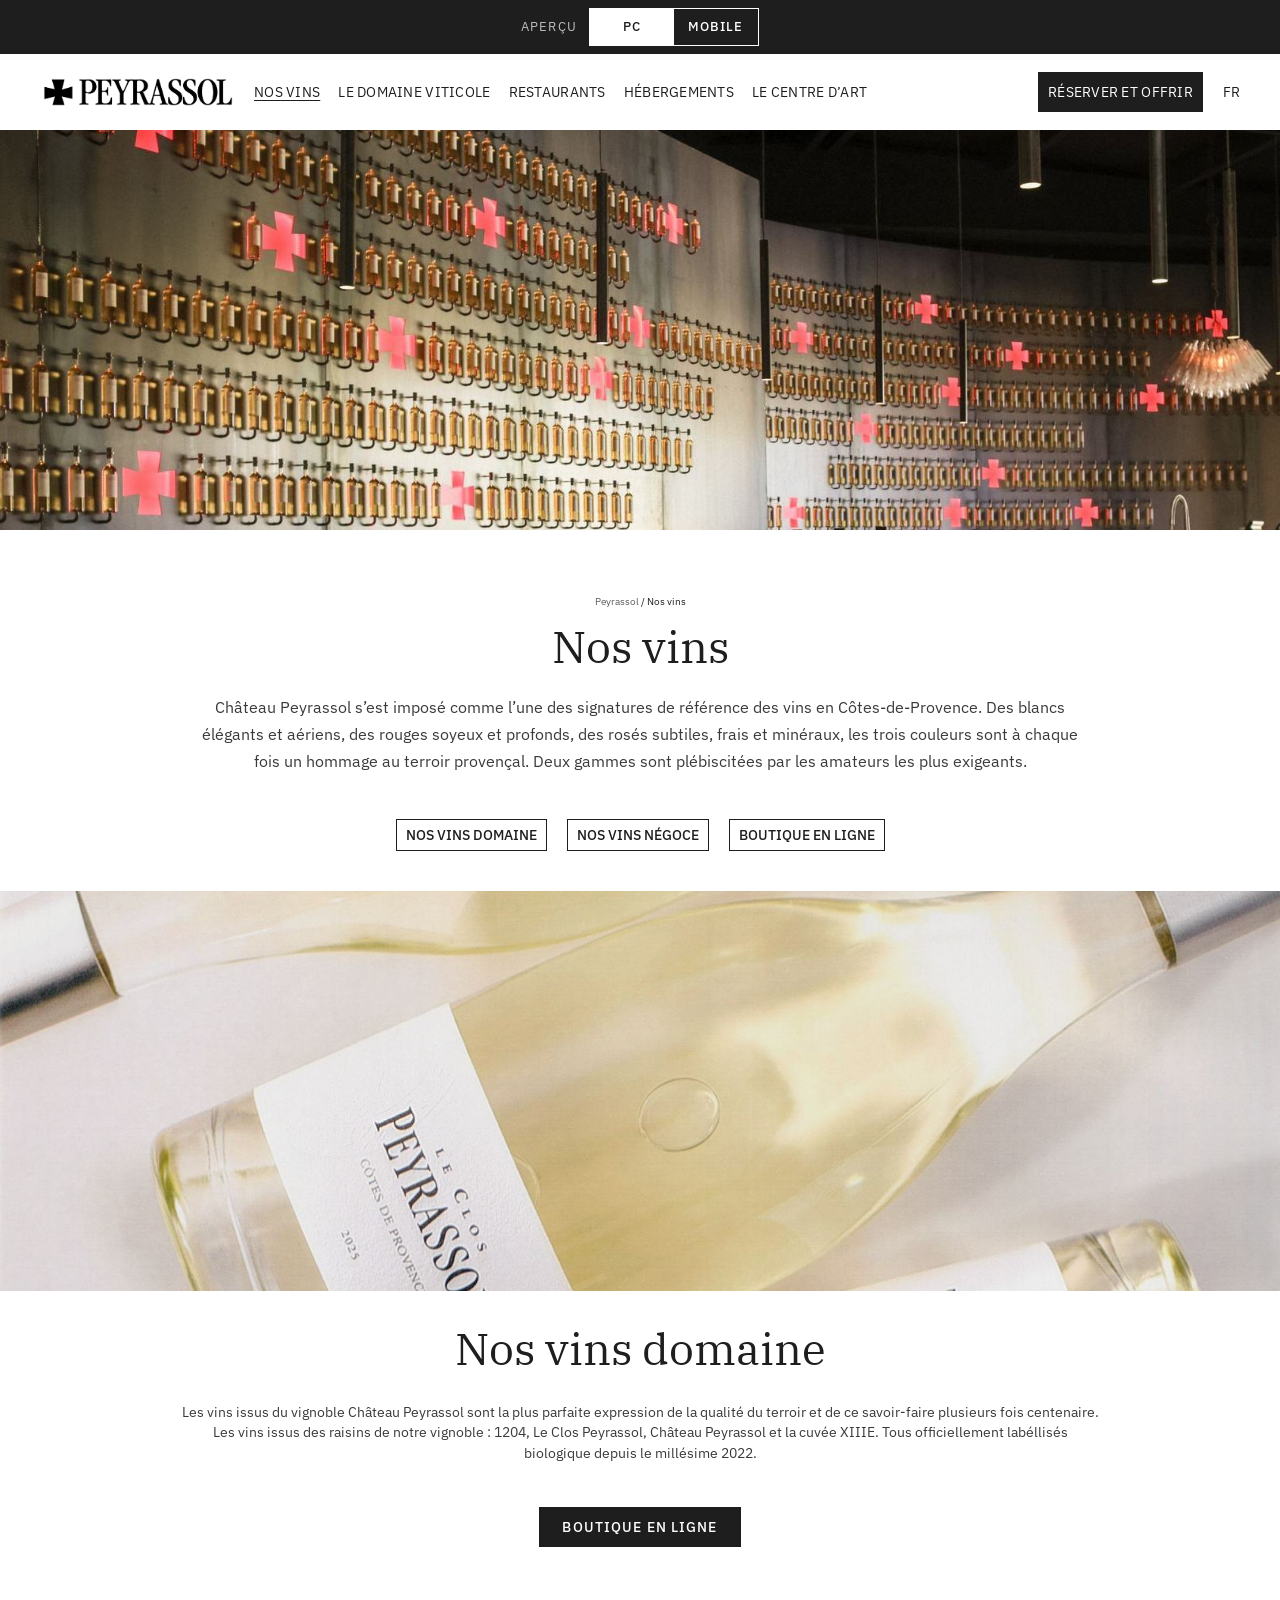
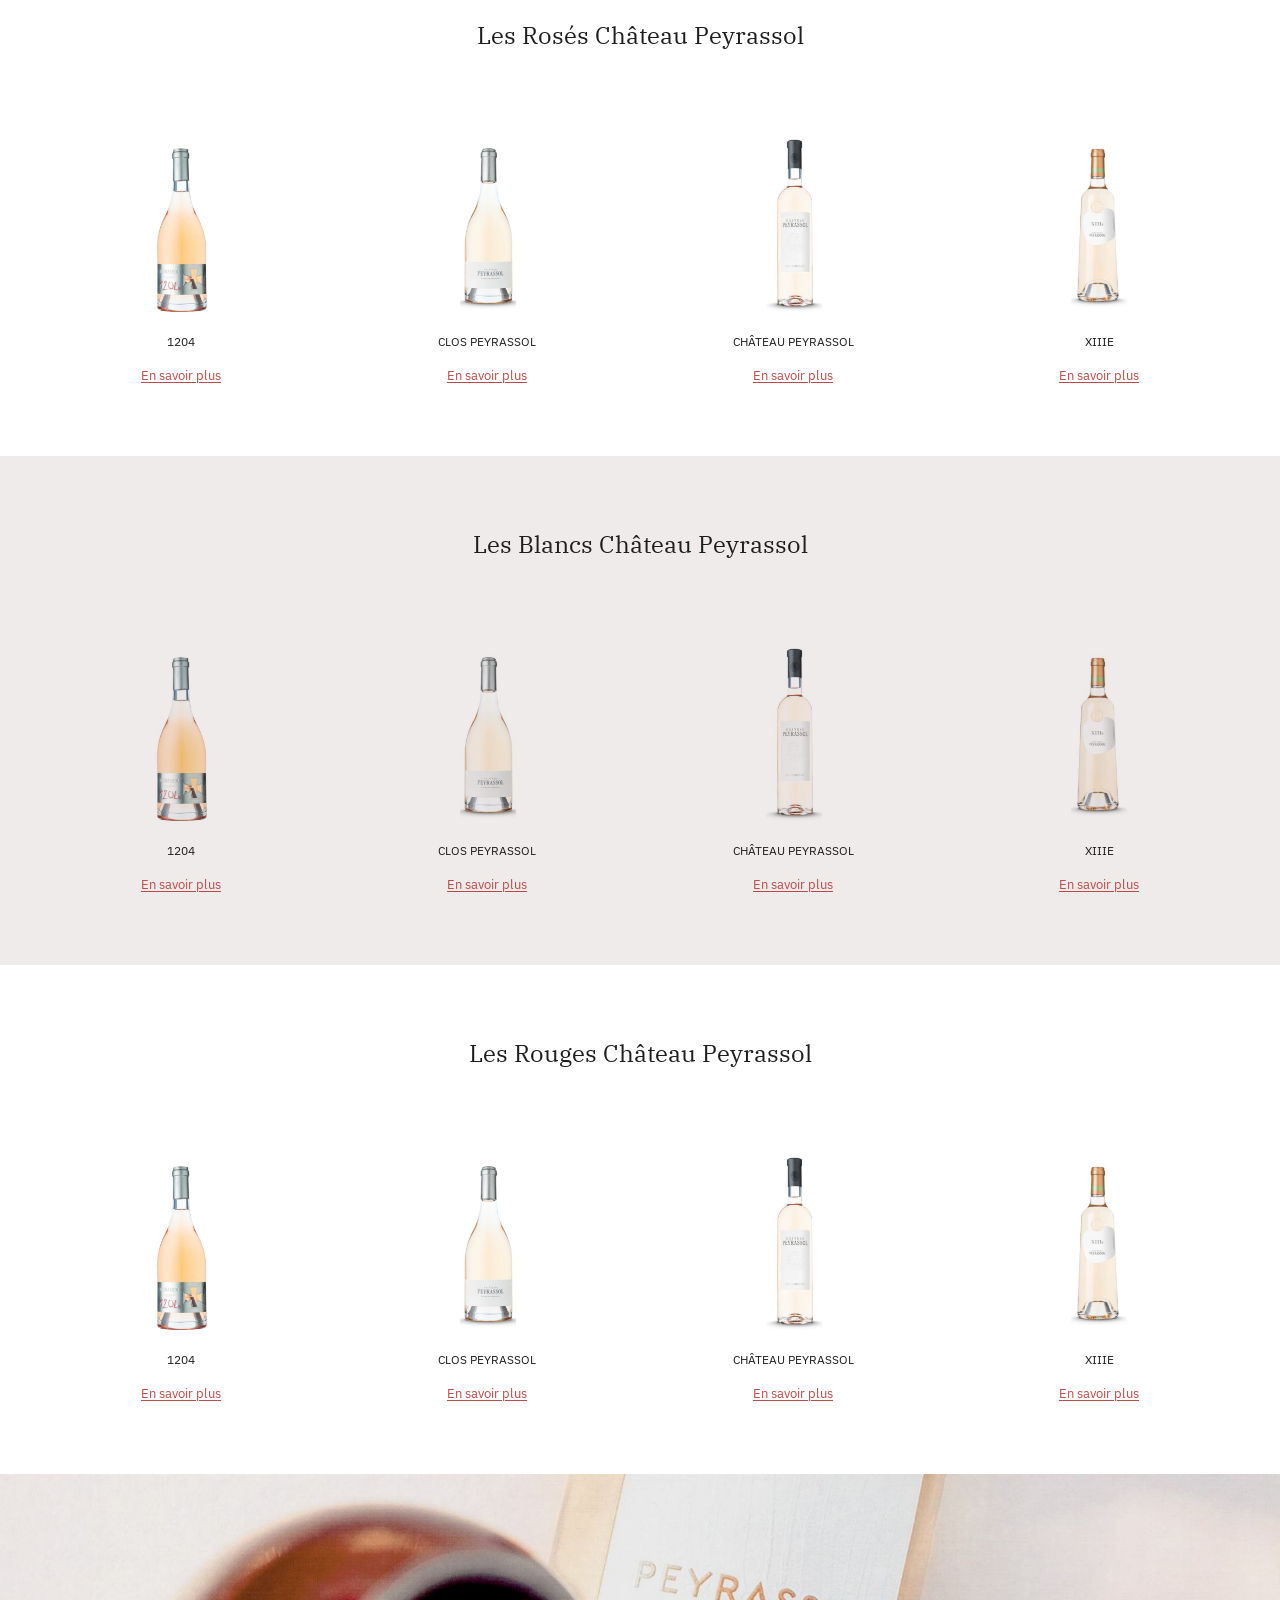
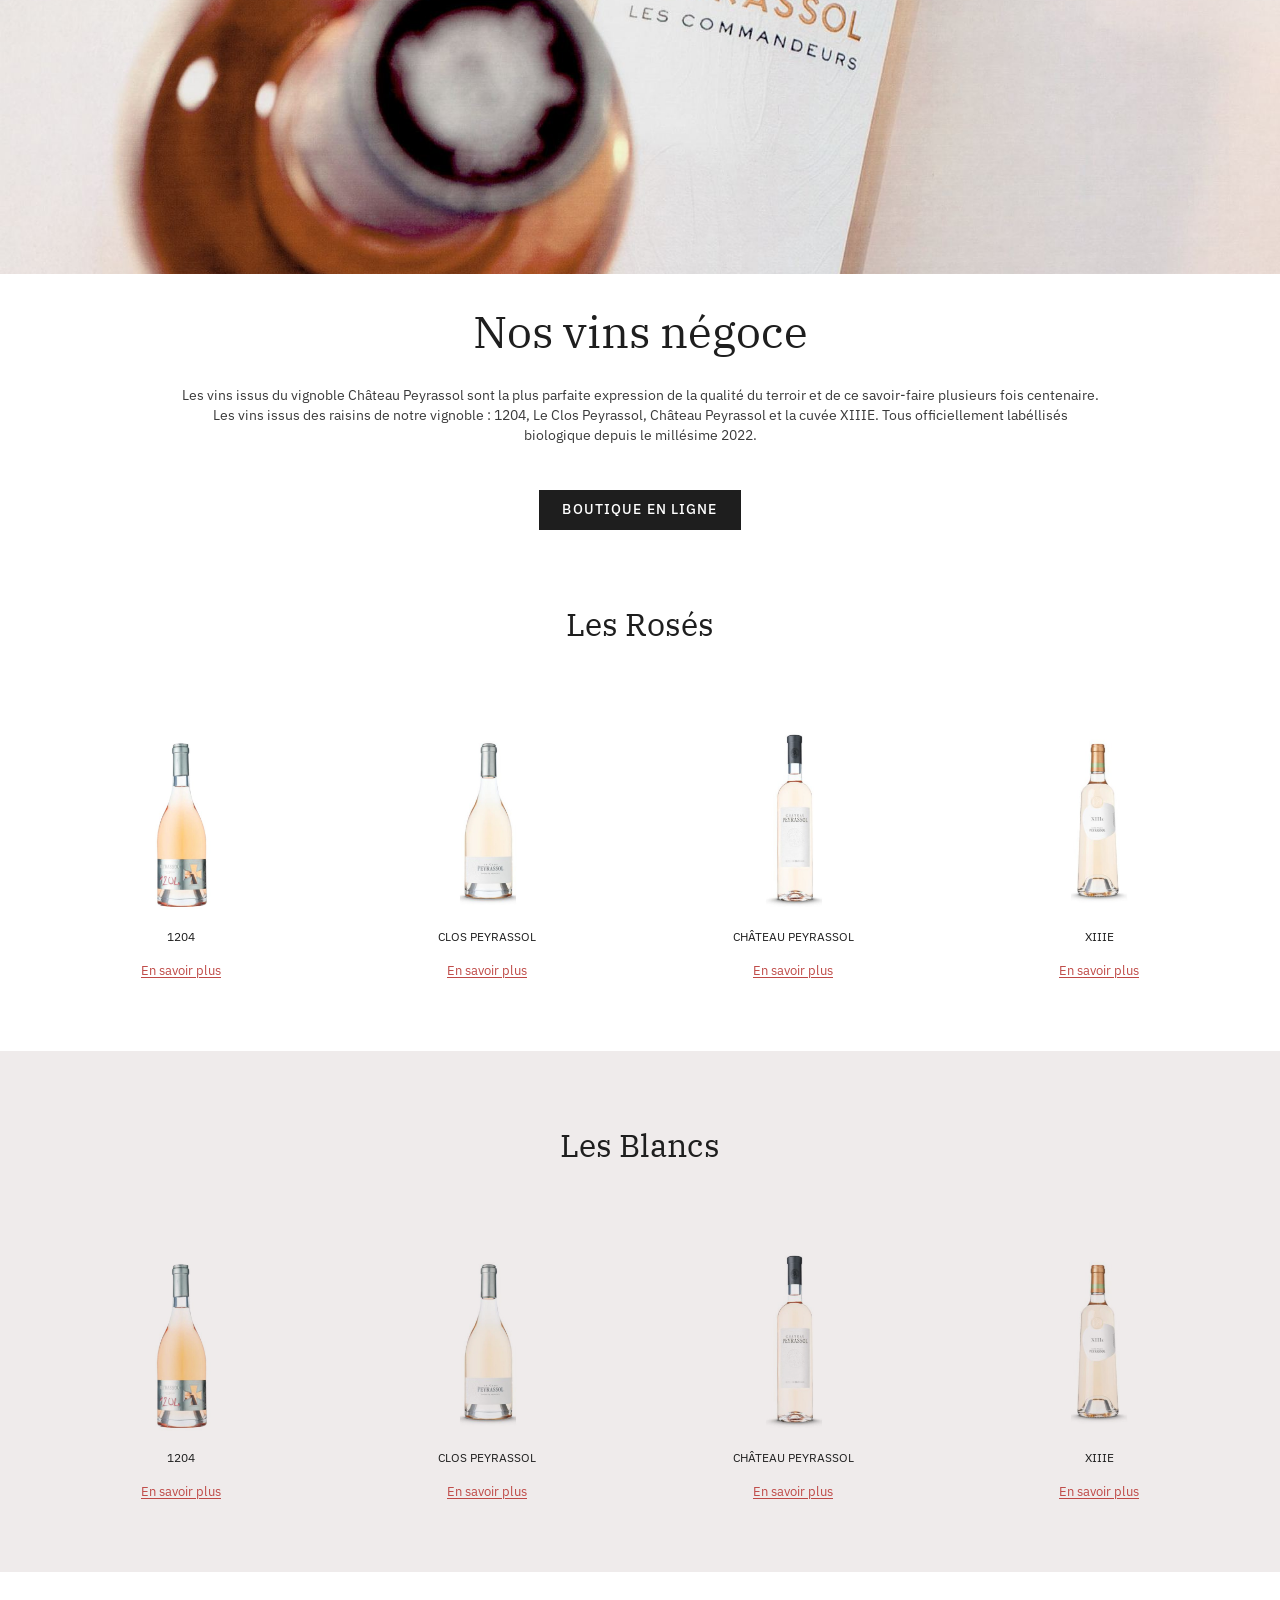
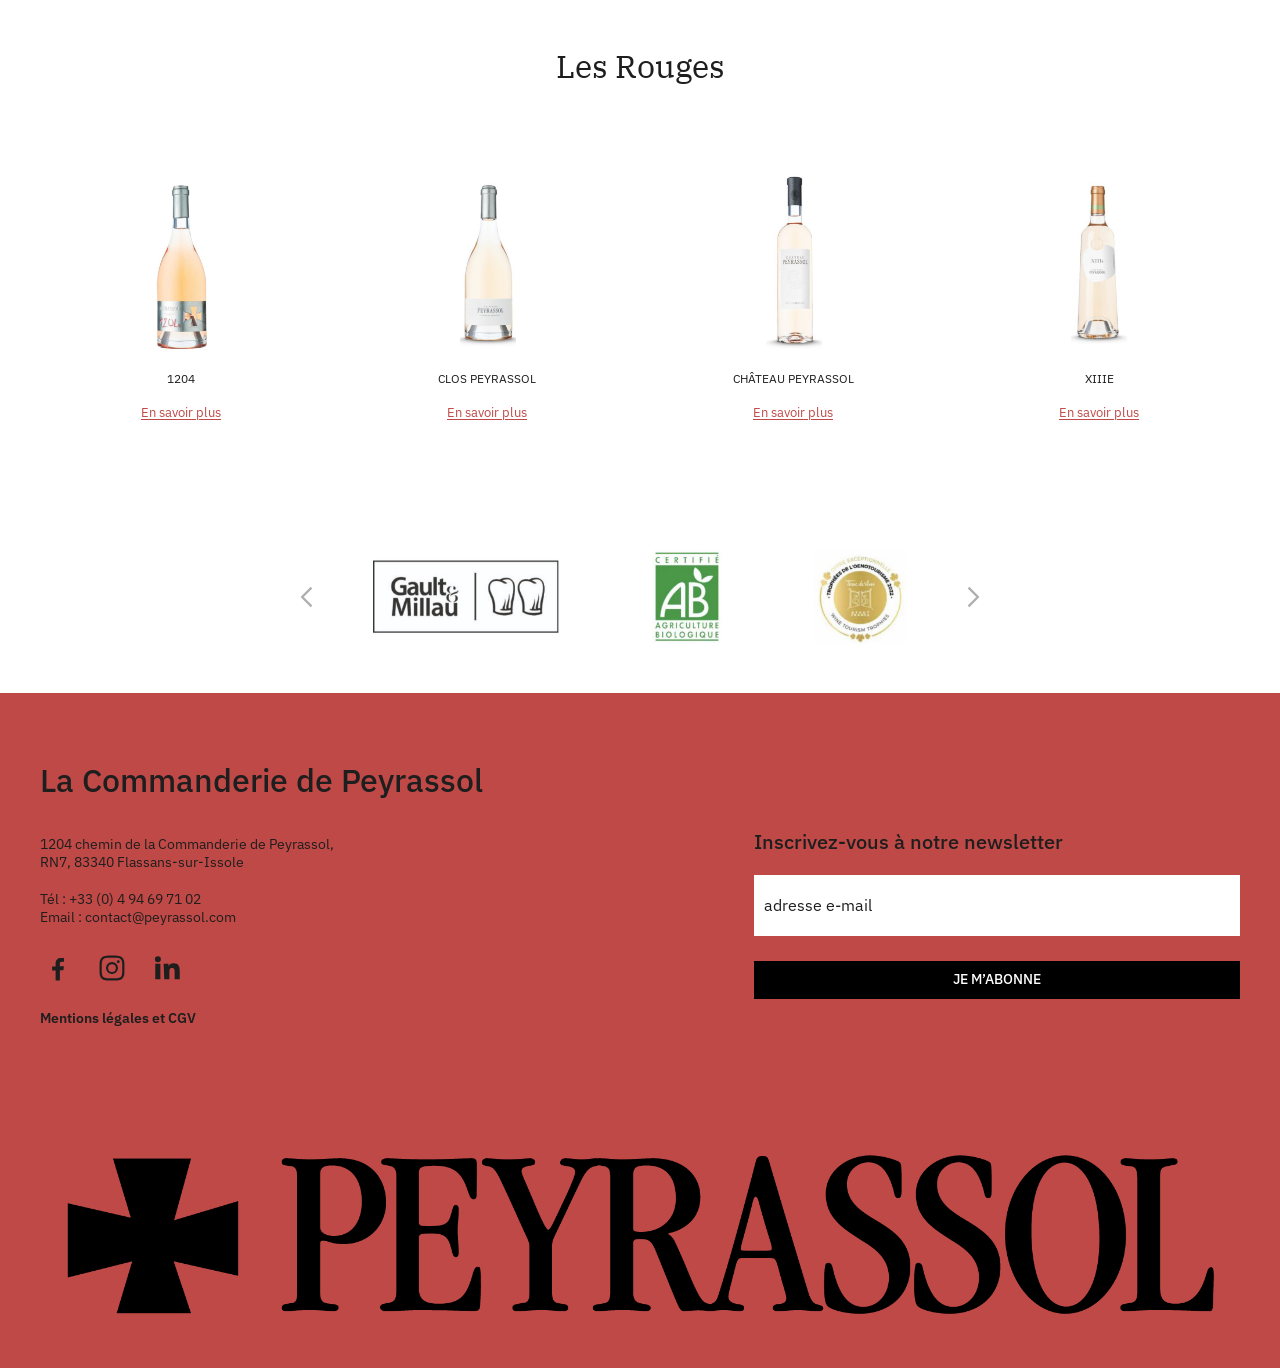
==== commit 4a40717d: "feat: barre d'aperçu PC / Mobile en haut des pages Sur ordinateur, « Mobile » affiche la page dans u" ====
--- a/nos-vins.html
+++ b/nos-vins.html
@@ -10,6 +10,7 @@
   <link rel="stylesheet" href="https://fonts.googleapis.com/css2?family=IBM+Plex+Sans:wght@400;500;600&family=IBM+Plex+Serif:wght@400;500&display=swap">
   <link rel="stylesheet" href="assets/css/style.css">
   <link rel="stylesheet" href="assets/css/mobile.css">
+  <link rel="stylesheet" href="assets/css/demo.css">
 </head>
 <body>
   <a class="skip-link" href="#contenu">Aller au contenu</a>
@@ -362,5 +363,6 @@
 
   <script src="assets/js/menu-mobile.js" defer></script>
   <script src="assets/js/main.js" defer></script>
+  <script src="assets/js/demo-switch.js" defer></script>
 </body>
 </html>
--- a/assets/css/demo.css
+++ b/assets/css/demo.css
@@ -0,0 +1,77 @@
+/* ==========================================================================
+   Peyrassol — barre de démo « PC / Mobile » (à ne pas reprendre dans le thème)
+   ========================================================================== */
+
+.demo-bar {
+  display: flex;
+  align-items: center;
+  justify-content: center;
+  gap: 12px;
+  padding: 8px 16px;
+  background: var(--black);
+  color: var(--white);
+  font-size: 13px;
+}
+
+.demo-bar__label {
+  letter-spacing: 0.08em;
+  text-transform: uppercase;
+  opacity: 0.7;
+}
+
+.demo-bar__group {
+  display: flex;
+  border: 1px solid var(--white);
+}
+
+.demo-bar__btn {
+  min-width: 84px;
+  min-height: 36px;
+  padding: 6px 14px;
+  border: 0;
+  background: transparent;
+  color: var(--white);
+  font-size: 13px;
+  font-weight: 500;
+  letter-spacing: 0.08em;
+  text-transform: uppercase;
+}
+
+.demo-bar__btn[aria-pressed="true"] {
+  background: var(--white);
+  color: var(--black);
+}
+
+.demo-bar__btn:focus-visible {
+  outline-color: var(--white);
+}
+
+/* Mode « PC » sur téléphone : la page est dézoomée, la barre reste lisible */
+.demo-zoomed .demo-bar {
+  zoom: 3;
+}
+
+/* Mode « Mobile » sur ordinateur : la page est remplacée par le téléphone */
+.demo-mobile body {
+  background: var(--bg-grey);
+}
+
+.demo-mobile body > :not(.demo-bar):not(.demo-frame) {
+  display: none !important;
+}
+
+.demo-frame {
+  display: flex;
+  justify-content: center;
+  padding: 24px 16px;
+}
+
+.demo-frame__screen {
+  width: 414px; /* 390 px d’écran + 2 × 12 px de bordure */
+  max-width: 100%;
+  height: min(868px, 100vh - 120px);
+  border: 12px solid var(--black);
+  border-radius: 40px;
+  background: var(--white);
+  box-shadow: 0 20px 50px rgba(0, 0, 0, 0.18);
+}
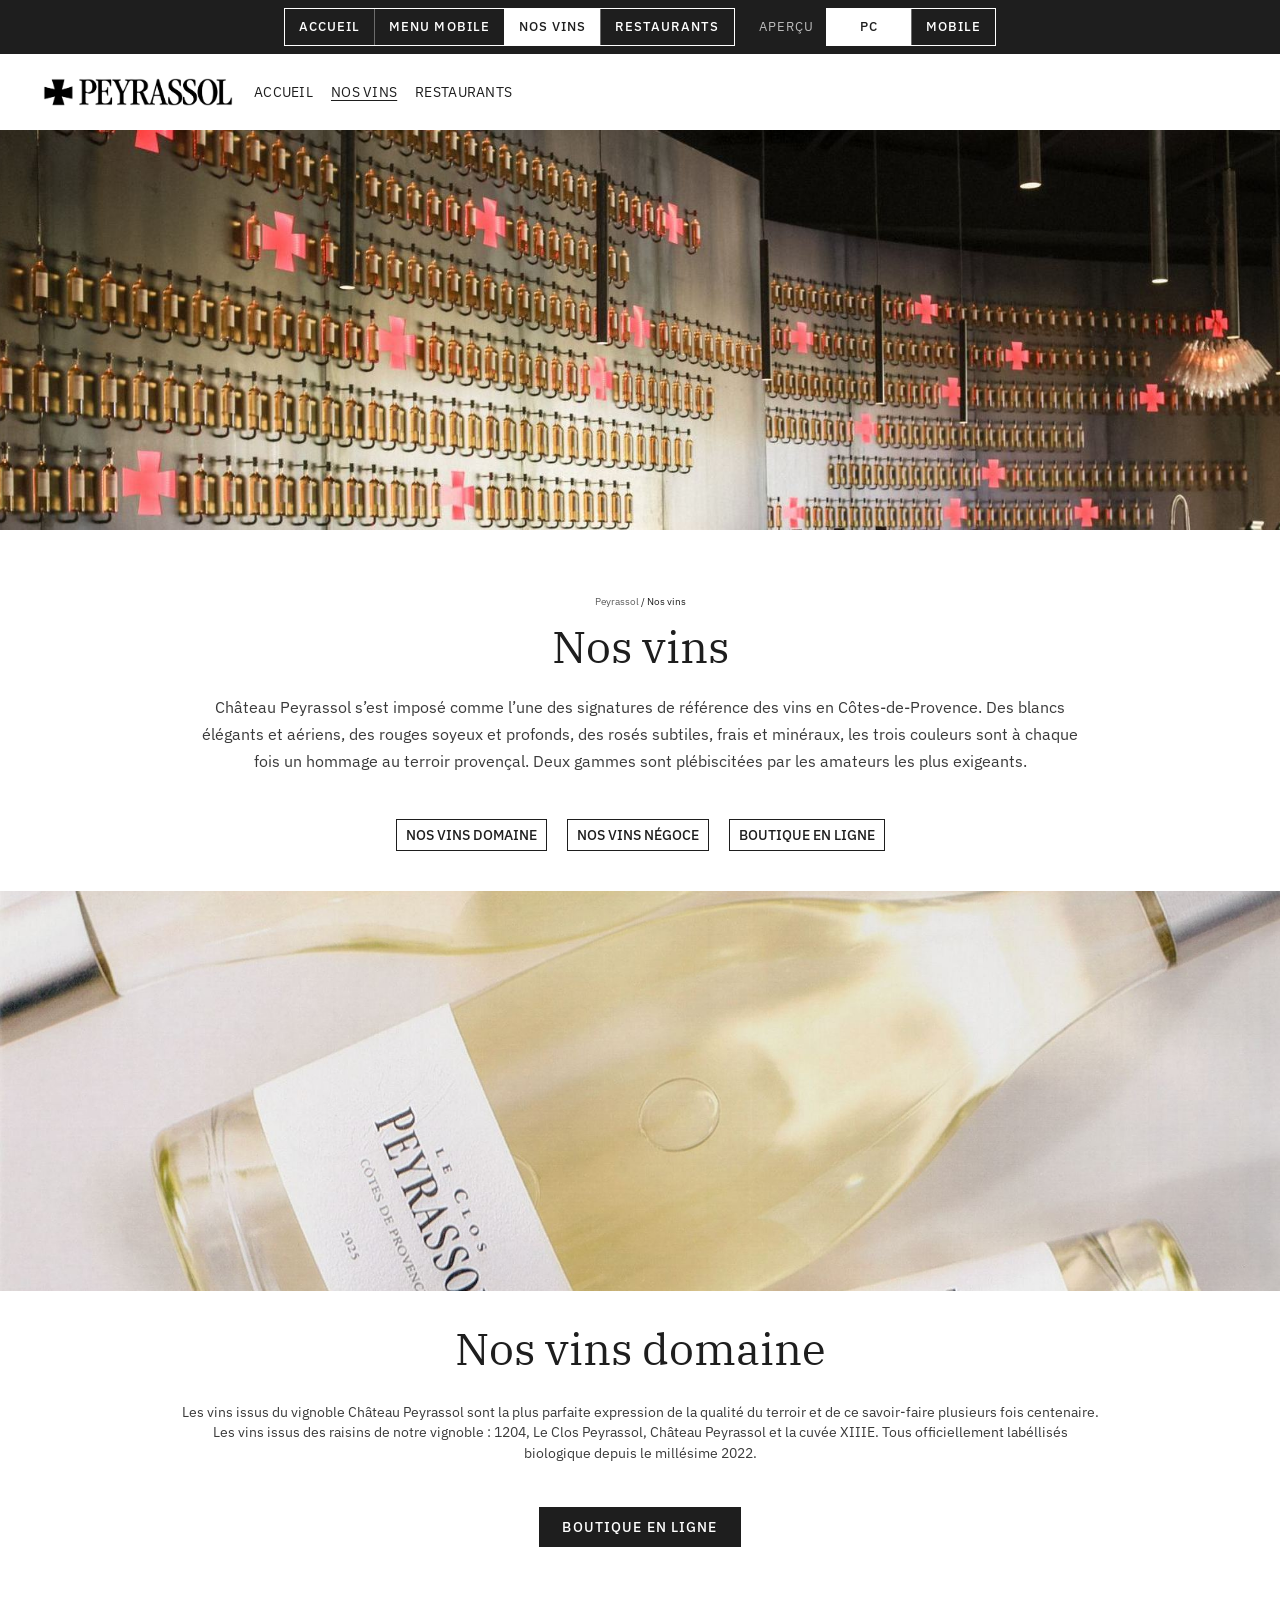
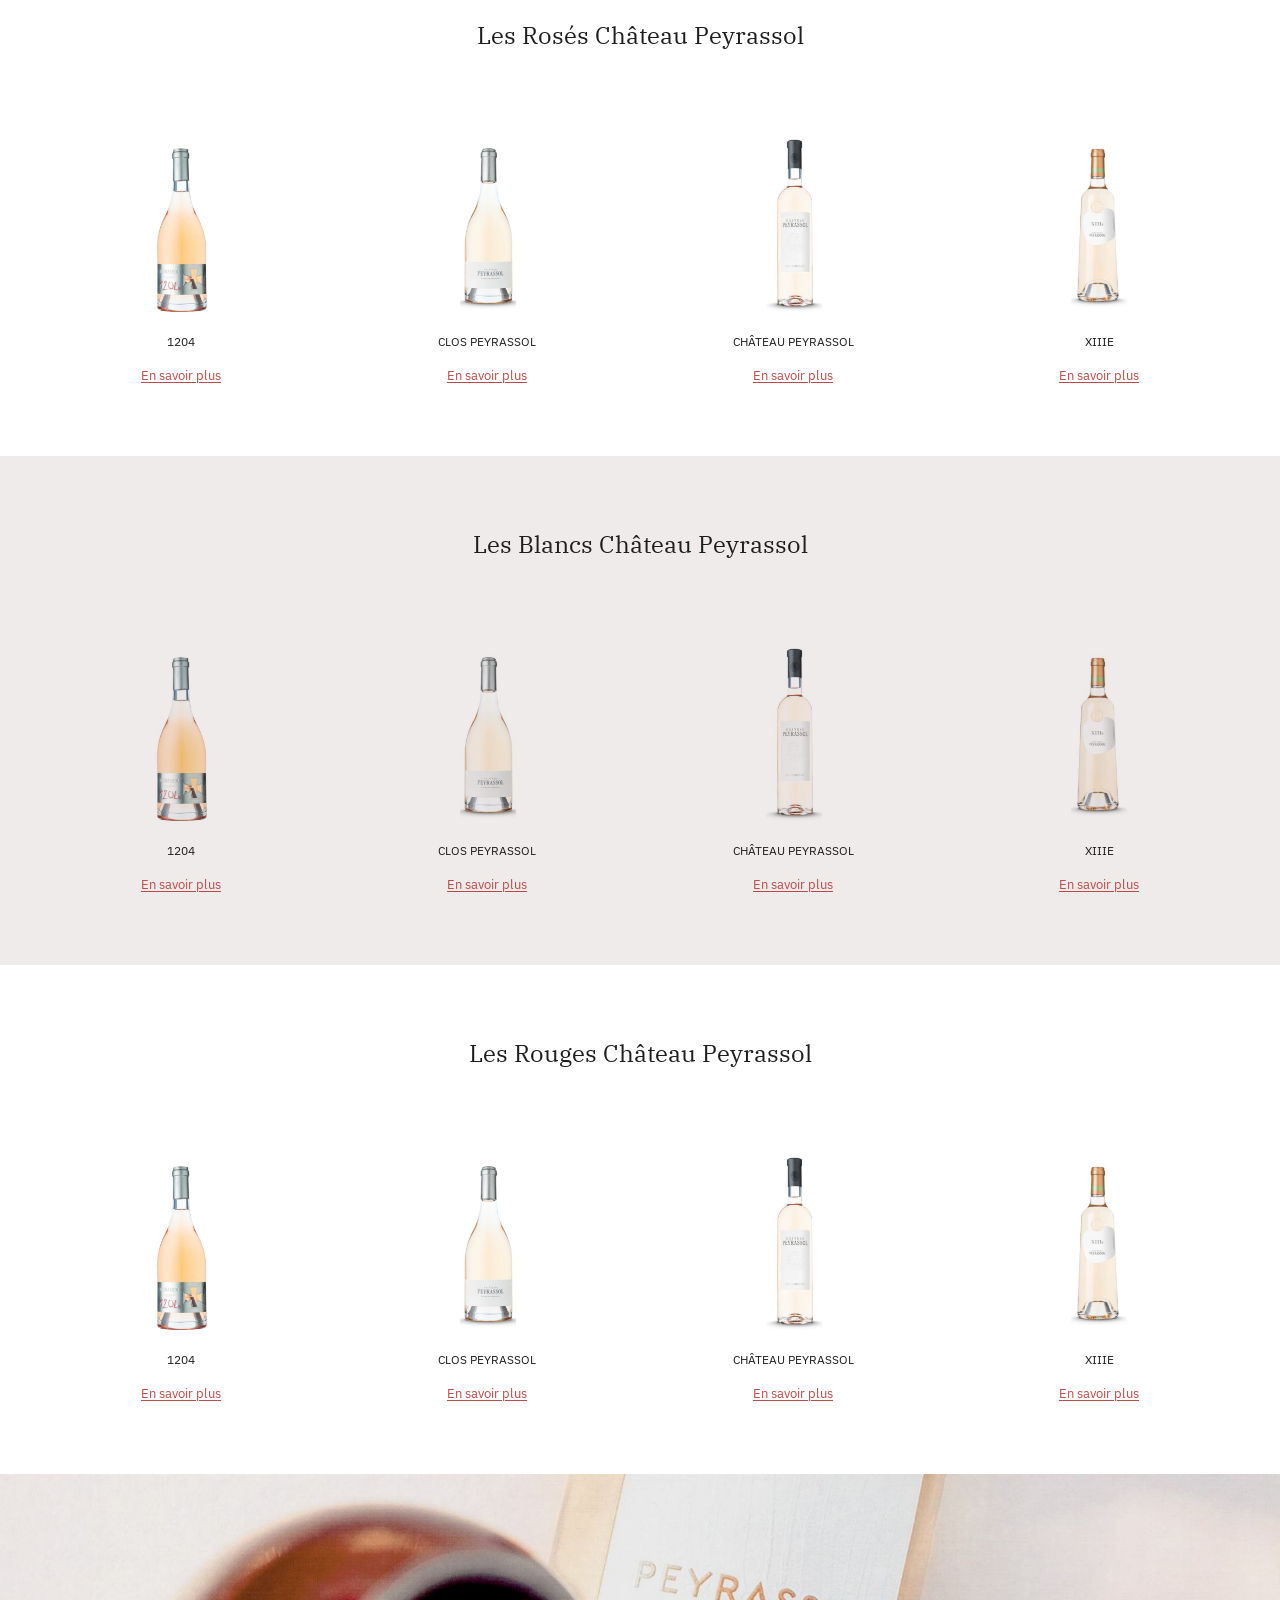
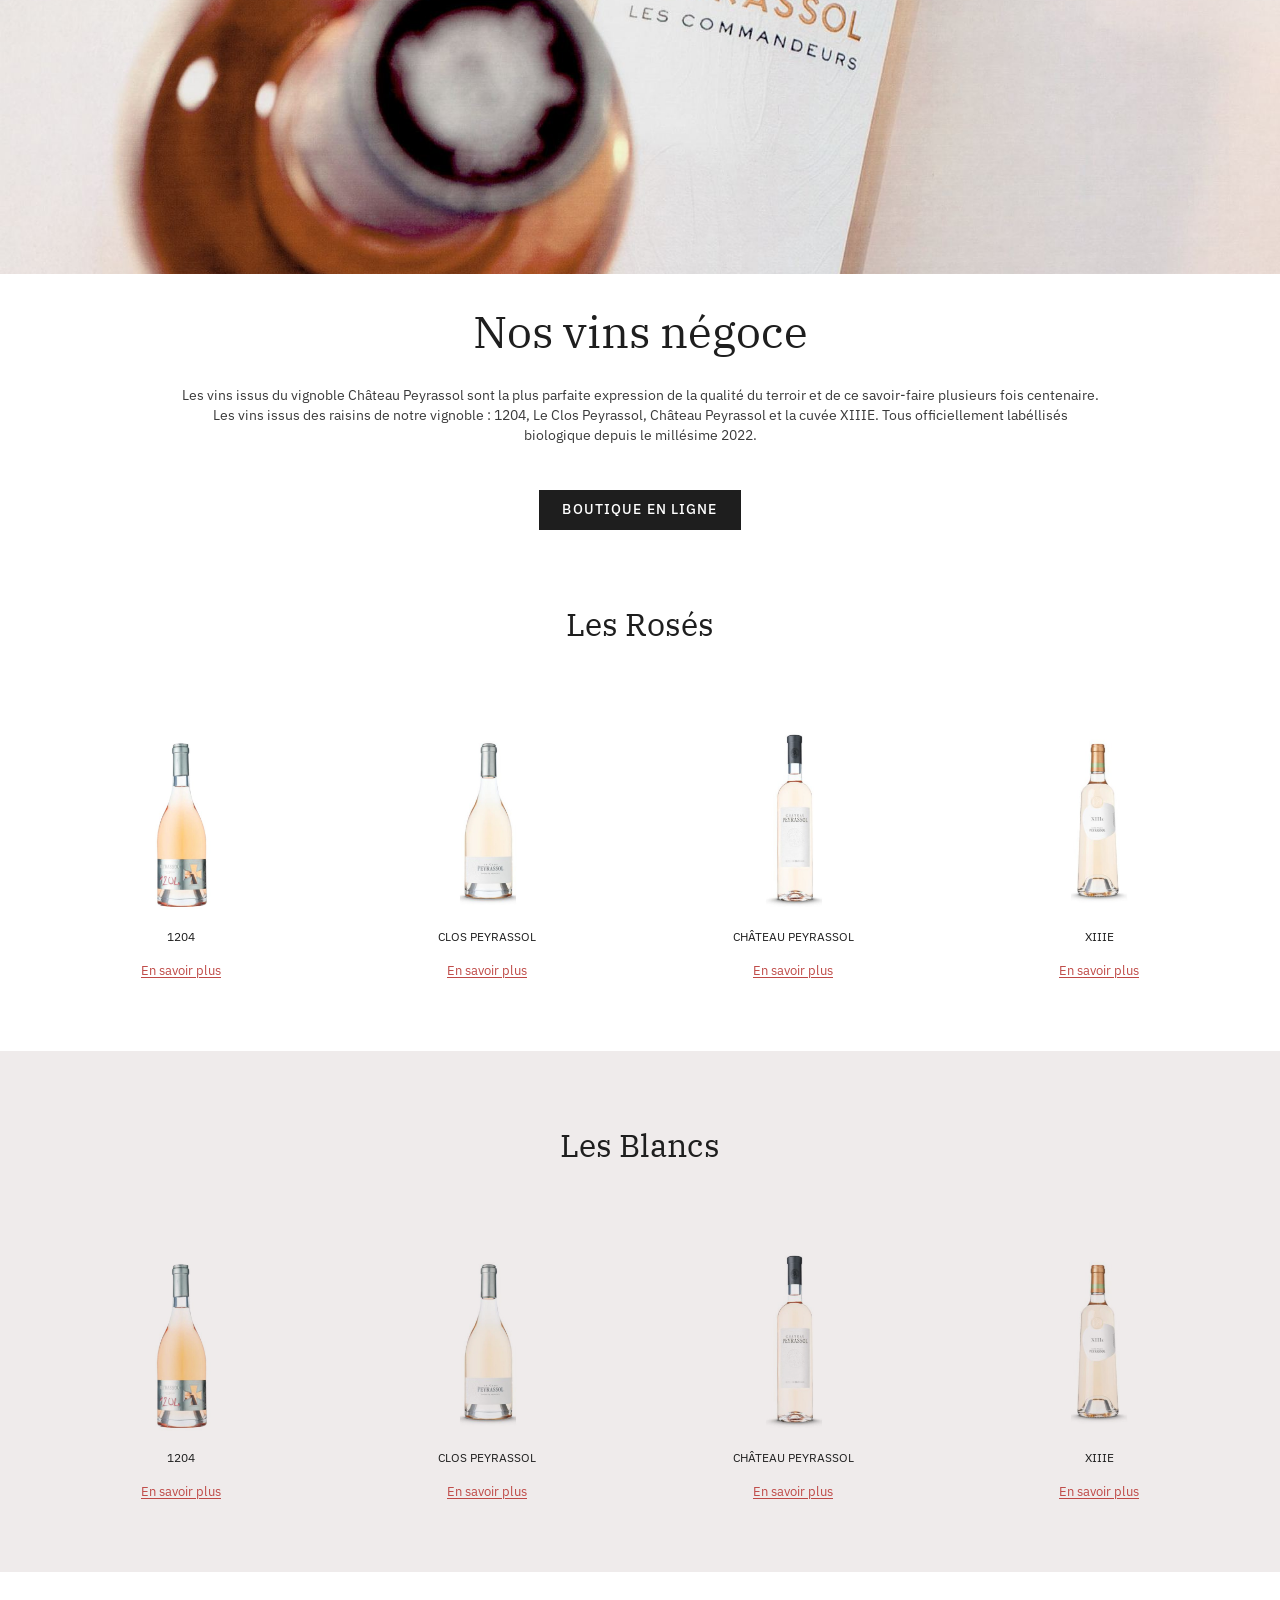
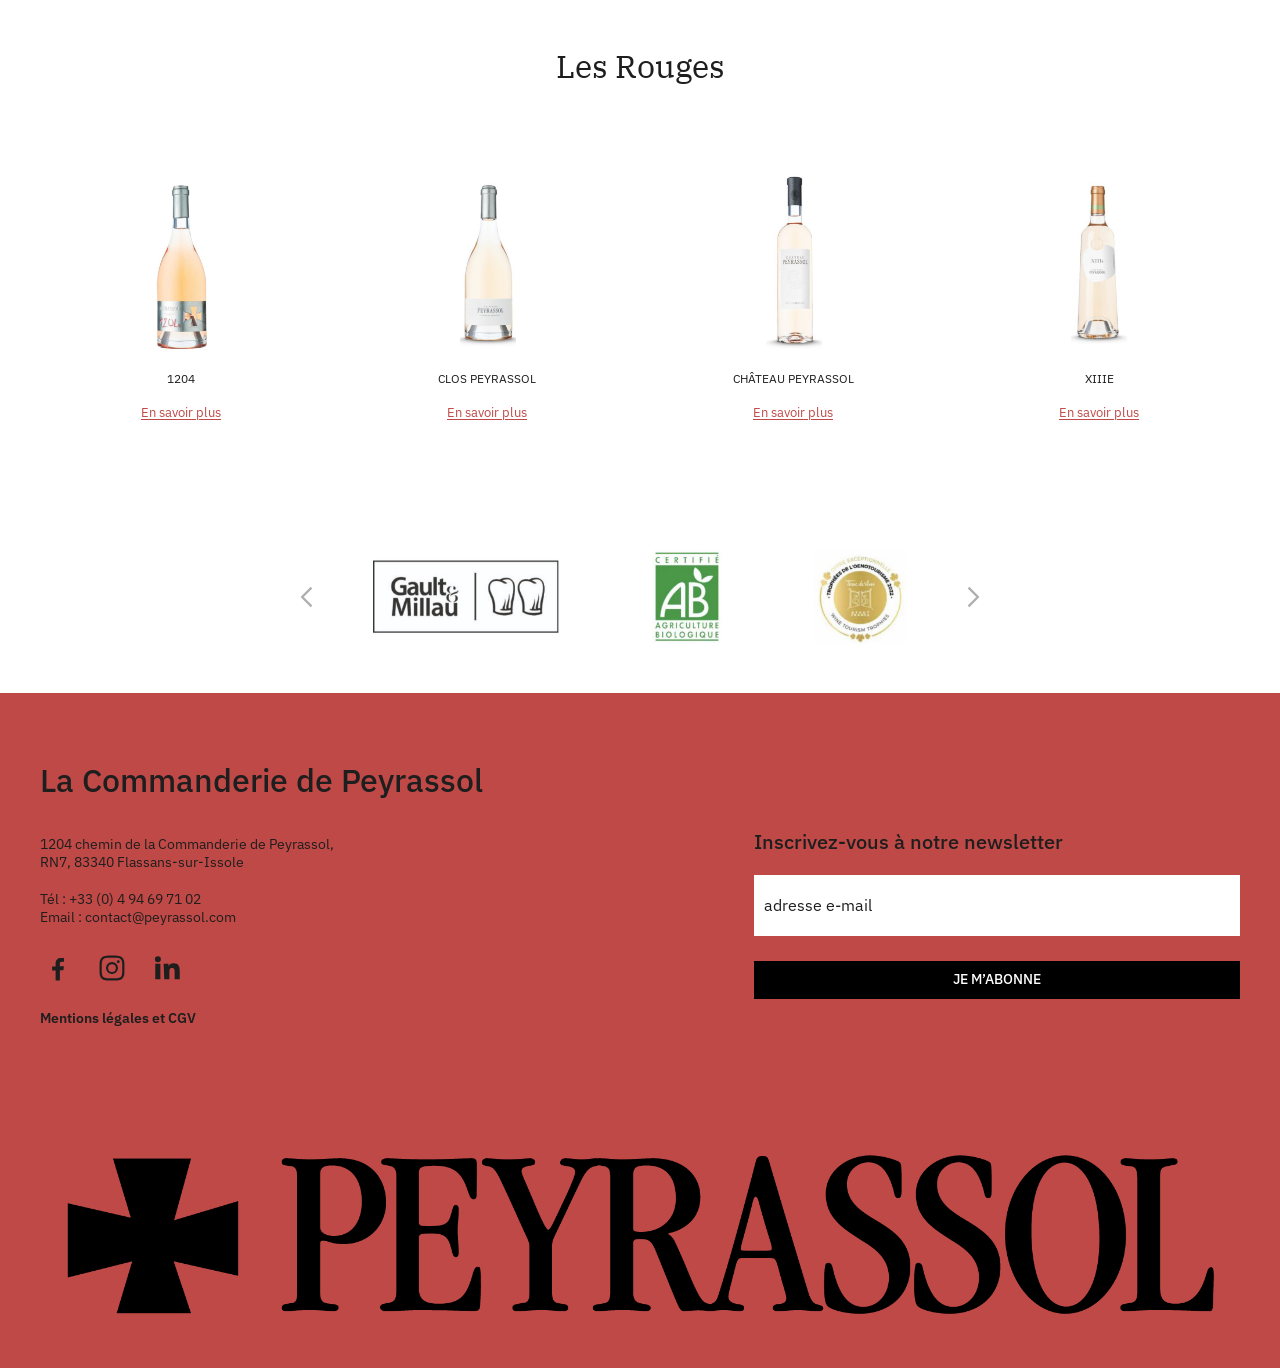
==== commit b71f5b56: "refactor: navigation limitée aux 4 pages de la démo Le menu ne garde que Accueil, Nos vins (vins de " ====
--- a/nos-vins.html
+++ b/nos-vins.html
@@ -18,7 +18,7 @@
   <header class="site-header">
     <div class="site-header__inner container">
       <a class="site-header__logo" href="index.html">
-        <img src="assets/img/logo-peyrassol.png" width="2067" height="295" alt="Peyrassol">
+        <img src="assets/img/logo-peyrassol.png" width="2067" height="295" alt="Peyrassol, retour à l’accueil">
       </a>
 
       <button class="burger" type="button" aria-expanded="false" aria-controls="main-nav" aria-label="Ouvrir le menu">
@@ -29,6 +29,9 @@
 
       <nav class="main-nav" id="main-nav" aria-label="Navigation principale">
         <ul class="main-nav__list">
+          <li class="main-nav__item">
+            <a class="main-nav__link" href="index.html">Accueil</a>
+          </li>
           <li class="main-nav__item has-sub is-active">
             <a class="main-nav__link" href="nos-vins.html">Nos vins</a>
             <button class="main-nav__toggle" type="button" aria-expanded="false" aria-controls="sub-vins">
@@ -37,22 +40,6 @@
             <ul class="sub-nav" id="sub-vins">
               <li><a href="nos-vins.html#vins-domaine">Nos vins de domaine</a></li>
               <li><a href="nos-vins.html#vins-negoce">Nos vins de négoce</a></li>
-              <li class="sub-nav__strong"><a href="#">La boutique en ligne</a></li>
-            </ul>
-          </li>
-          <li class="main-nav__item has-sub">
-            <a class="main-nav__link" href="#">Le domaine viticole</a>
-            <button class="main-nav__toggle" type="button" aria-expanded="false" aria-controls="sub-domaine">
-              <span class="visually-hidden">Sous-menu Le domaine viticole</span>
-            </button>
-            <ul class="sub-nav" id="sub-domaine">
-              <li><a href="#">Le Vignoble Château Peyrassol</a></li>
-              <li><a href="#">Visite et dégustation</a></li>
-              <li><a href="#">L’équipe</a></li>
-              <li><a href="#">Vos événements</a></li>
-              <li><a href="#">Agenda</a></li>
-              <li><a href="#">Horaires et contact</a></li>
-              <li class="sub-nav__strong"><a href="#">Réservez votre visite</a></li>
             </ul>
           </li>
           <li class="main-nav__item has-sub">
@@ -61,59 +48,11 @@
               <span class="visually-hidden">Sous-menu Restaurants</span>
             </button>
             <ul class="sub-nav" id="sub-restaurants">
-              <li><a href="restaurants.html">Découvrir les restaurants</a></li>
               <li><a href="restaurants.html#chez-jeannette">Chez Jeannette</a></li>
               <li><a href="restaurants.html#bistrot-de-lou">Le Bistrot de Lou</a></li>
-              <li class="sub-nav__strong"><a href="#">Réservez votre table</a></li>
             </ul>
           </li>
-          <li class="main-nav__item has-sub">
-            <a class="main-nav__link" href="#">Hébergements</a>
-            <button class="main-nav__toggle" type="button" aria-expanded="false" aria-controls="sub-hebergements">
-              <span class="visually-hidden">Sous-menu Hébergements</span>
-            </button>
-            <ul class="sub-nav" id="sub-hebergements">
-              <li><a href="#">La Rouvière</a></li>
-              <li><a href="#">La Commanderie</a></li>
-              <li class="sub-nav__strong"><a href="#">Réservez votre séjour</a></li>
-            </ul>
-          </li>
-          <li class="main-nav__item has-sub">
-            <a class="main-nav__link" href="#">Le centre d’art</a>
-            <button class="main-nav__toggle" type="button" aria-expanded="false" aria-controls="sub-art">
-              <span class="visually-hidden">Sous-menu Le centre d’art</span>
-            </button>
-            <ul class="sub-nav" id="sub-art">
-              <li><a href="#">Découvrez le centre d’art</a></li>
-              <li><a href="#">La collection Philippe Austruy</a></li>
-              <li><a href="#">La programmation 2026</a></li>
-              <li><a href="#">Les expositions temporaires</a></li>
-              <li class="sub-nav__strong"><a href="#">Réservez votre visite</a></li>
-            </ul>
-          </li>
-        </ul>
-
-        <div class="main-nav__actions">
-          <div class="main-nav__item main-nav__item--cta has-sub">
-            <a class="main-nav__link main-nav__link--cta" href="#">Réserver et offrir</a>
-            <button class="main-nav__toggle" type="button" aria-expanded="false" aria-controls="sub-reserver">
-              <span class="visually-hidden">Sous-menu Réserver et offrir</span>
-            </button>
-            <ul class="sub-nav" id="sub-reserver">
-              <li><a href="#">Achetez nos vins</a></li>
-              <li><a href="#">Visitez notre domaine viticole</a></li>
-              <li><a href="#">Réservez votre table</a></li>
-              <li><a href="#">Visitez notre centre d’art</a></li>
-              <li><a href="#">Réservez votre séjour</a></li>
-              <li><a href="#">Boutique cadeaux</a></li>
-              <li><a href="#">Offrez une carte cadeau</a></li>
-            </ul>
-          </div>
-          <div class="lang-switch">
-            <a class="lang-switch__link is-current" href="#" aria-current="true">FR</a>
-            <a class="lang-switch__link" href="#" lang="en">EN</a>
-          </div>
-        </div>
+        </ul>
       </nav>
     </div>
   </header>
--- a/assets/css/style.css
+++ b/assets/css/style.css
@@ -229,7 +229,7 @@
   top: 100%;
   left: 0;
   right: 0;
-  height: 190px;
+  height: 80px;
   background: var(--white);
   opacity: 0;
   visibility: hidden;
@@ -327,41 +327,6 @@
   text-decoration: underline;
 }
 
-.sub-nav__strong a {
-  font-weight: 600;
-}
-
-.main-nav__actions {
-  display: flex;
-  align-items: center;
-  gap: 20px;
-}
-
-.main-nav__link--cta {
-  padding: 10px;
-  background: var(--black);
-  color: var(--white);
-}
-
-.main-nav__item--cta:hover > .main-nav__link--cta {
-  text-decoration: none;
-}
-
-.main-nav__item--cta .sub-nav {
-  top: calc(100% + 12px);
-  padding-left: 2px;
-}
-
-.lang-switch__link {
-  font-size: 14px;
-  text-decoration: none;
-  color: var(--black);
-}
-
-.lang-switch__link:not(.is-current) {
-  display: none;
-}
-
 /* --- Accueil : slider ------------------------------------------------- */
 
 .hero-slider {
--- a/assets/css/mobile.css
+++ b/assets/css/mobile.css
@@ -3,16 +3,15 @@
    Chargé après style.css, qu'il ne modifie pas : uniquement des surcharges
    dans des media queries.
 
-   ≤ 1279 px : menu burger (la nav desktop ne tient plus sur une ligne)
-   ≤ 1023 px : tablette
+   ≤ 1023 px : tablette — menu burger et mise en page
    ≤  767 px : mobile
    ========================================================================== */
 
 /* --------------------------------------------------------------------------
-   Menu burger — ≤ 1279 px
+   Menu burger — ≤ 1023 px
    -------------------------------------------------------------------------- */
 
-@media (max-width: 1279px) {
+@media (max-width: 1023px) {
   :root {
     --header-h: 64px;
   }
@@ -167,51 +166,6 @@
     font-size: 14px;
   }
 
-  /* Réserver et offrir + langue en bas du panneau */
-  .main-nav__actions {
-    flex-direction: column;
-    align-items: stretch;
-    gap: 24px;
-    margin-top: 28px;
-  }
-
-  .main-nav__item--cta {
-    border-bottom: 0;
-    background: var(--black);
-    color: var(--white);
-  }
-
-  /* Décalage à gauche = largeur du chevron, pour centrer le libellé */
-  .main-nav__link--cta {
-    padding: 16px 0 16px 48px;
-    text-align: center;
-    color: var(--white);
-  }
-
-  .main-nav__item--cta .sub-nav {
-    padding: 4px 16px 16px;
-  }
-
-  .main-nav__item--cta .sub-nav a {
-    color: var(--white);
-  }
-
-  .lang-switch {
-    display: flex;
-    justify-content: center;
-    gap: 24px;
-  }
-
-  .lang-switch__link:not(.is-current) {
-    display: inline;
-    color: var(--grey);
-  }
-
-  .lang-switch__link.is-current {
-    text-decoration: underline;
-    text-underline-offset: 3px;
-  }
-
   /* Empêche le défilement de la page derrière le menu ouvert */
   body.menu-open {
     overflow: hidden;
--- a/assets/css/demo.css
+++ b/assets/css/demo.css
@@ -4,9 +4,10 @@
 
 .demo-bar {
   display: flex;
+  flex-wrap: wrap;
   align-items: center;
   justify-content: center;
-  gap: 12px;
+  gap: 8px 12px;
   padding: 8px 16px;
   background: var(--black);
   color: var(--white);
@@ -24,11 +25,19 @@
   border: 1px solid var(--white);
 }
 
+.demo-bar__label {
+  margin-left: 12px;
+}
+
 .demo-bar__btn {
+  display: inline-flex;
+  align-items: center;
+  justify-content: center;
   min-width: 84px;
   min-height: 36px;
   padding: 6px 14px;
   border: 0;
+  text-decoration: none;
   background: transparent;
   color: var(--white);
   font-size: 13px;
@@ -37,13 +46,43 @@
   text-transform: uppercase;
 }
 
-.demo-bar__btn[aria-pressed="true"] {
+.demo-bar__btn + .demo-bar__btn {
+  border-left: 1px solid rgba(255, 255, 255, 0.35);
+}
+
+.demo-bar__btn[aria-pressed="true"],
+.demo-bar__btn[aria-current="page"] {
   background: var(--white);
   color: var(--black);
 }
 
 .demo-bar__btn:focus-visible {
   outline-color: var(--white);
+}
+
+@media (max-width: 767px) {
+  .demo-bar {
+    padding: 8px;
+  }
+
+  .demo-bar__btn {
+    min-width: 0;
+    padding: 6px 10px;
+    font-size: 12px;
+    letter-spacing: 0.04em;
+    white-space: nowrap;
+  }
+
+  .demo-bar__label {
+    margin-left: 0;
+  }
+}
+
+/* Menu ouvert : la barre laisse sa place pour que le header reste en haut */
+@media (max-width: 1023px) {
+  .menu-open .demo-bar {
+    display: none;
+  }
 }
 
 /* Mode « PC » sur téléphone : la page est dézoomée, la barre reste lisible */
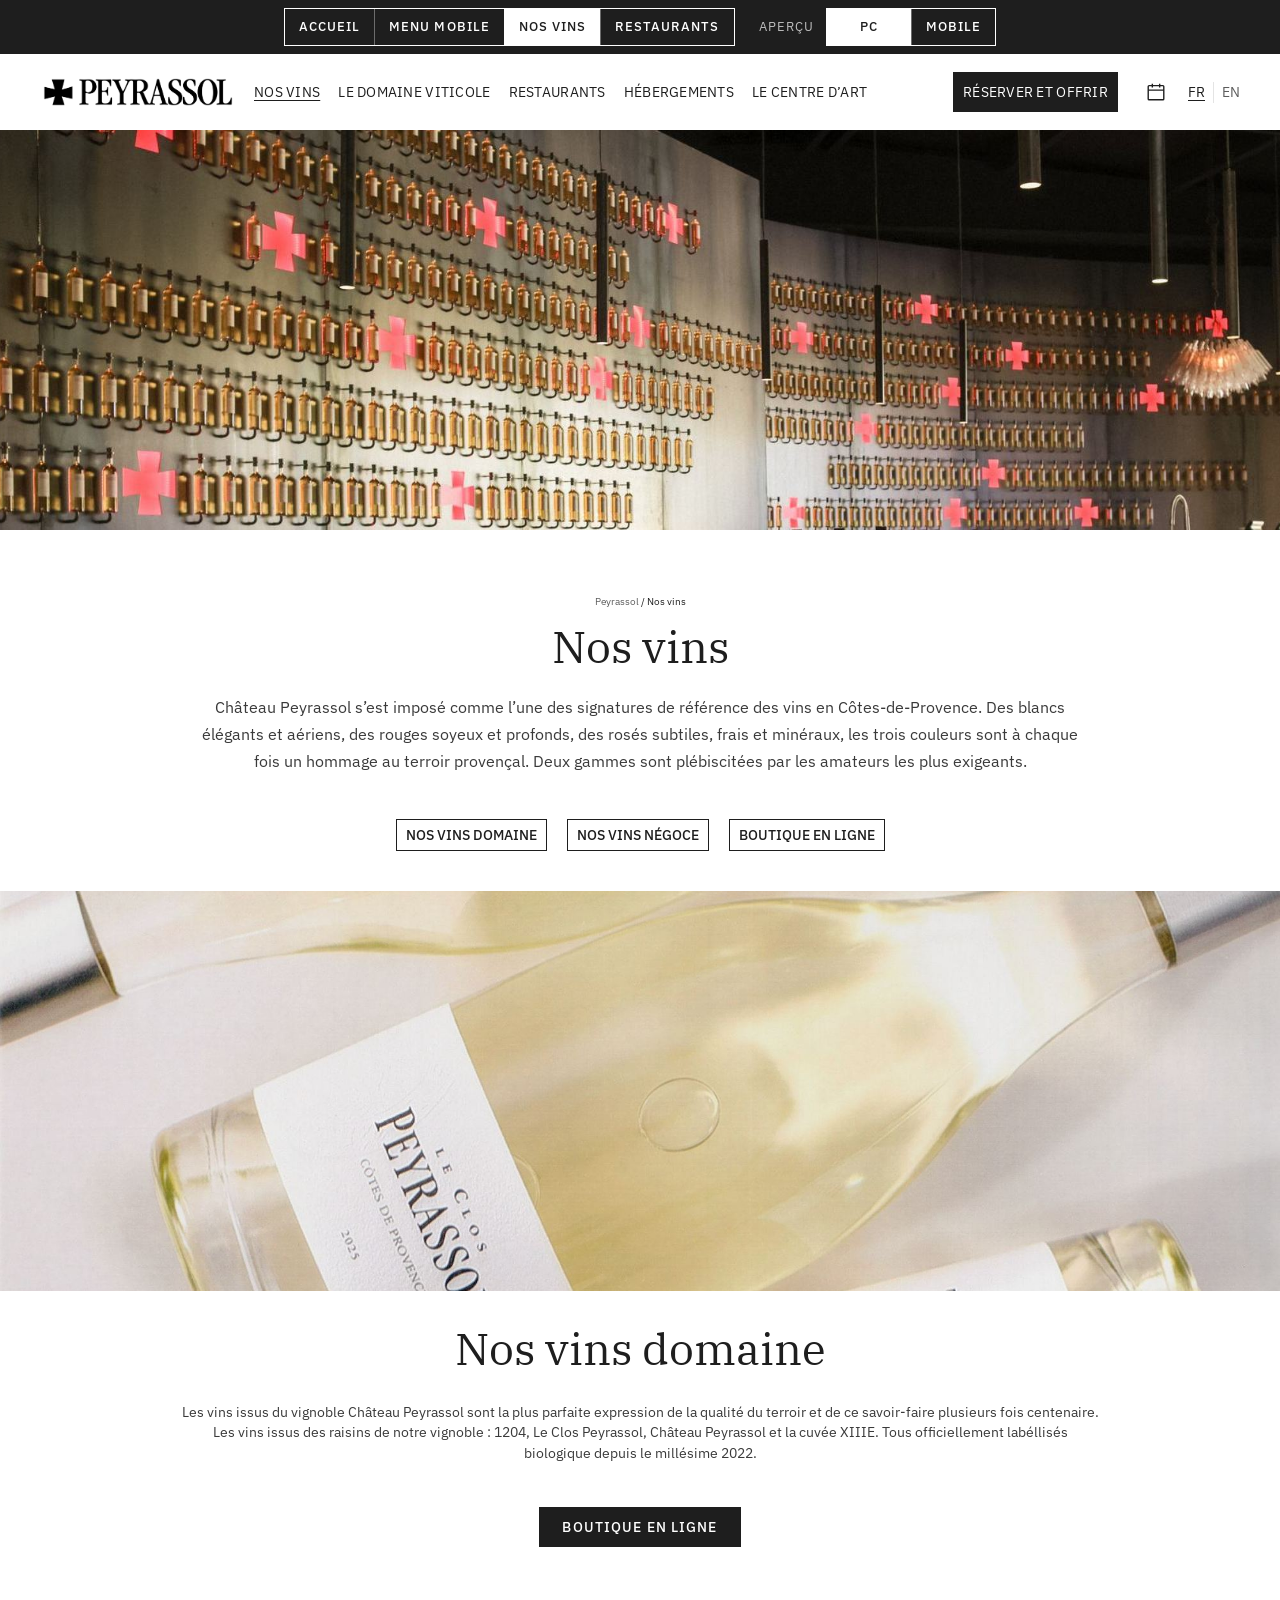
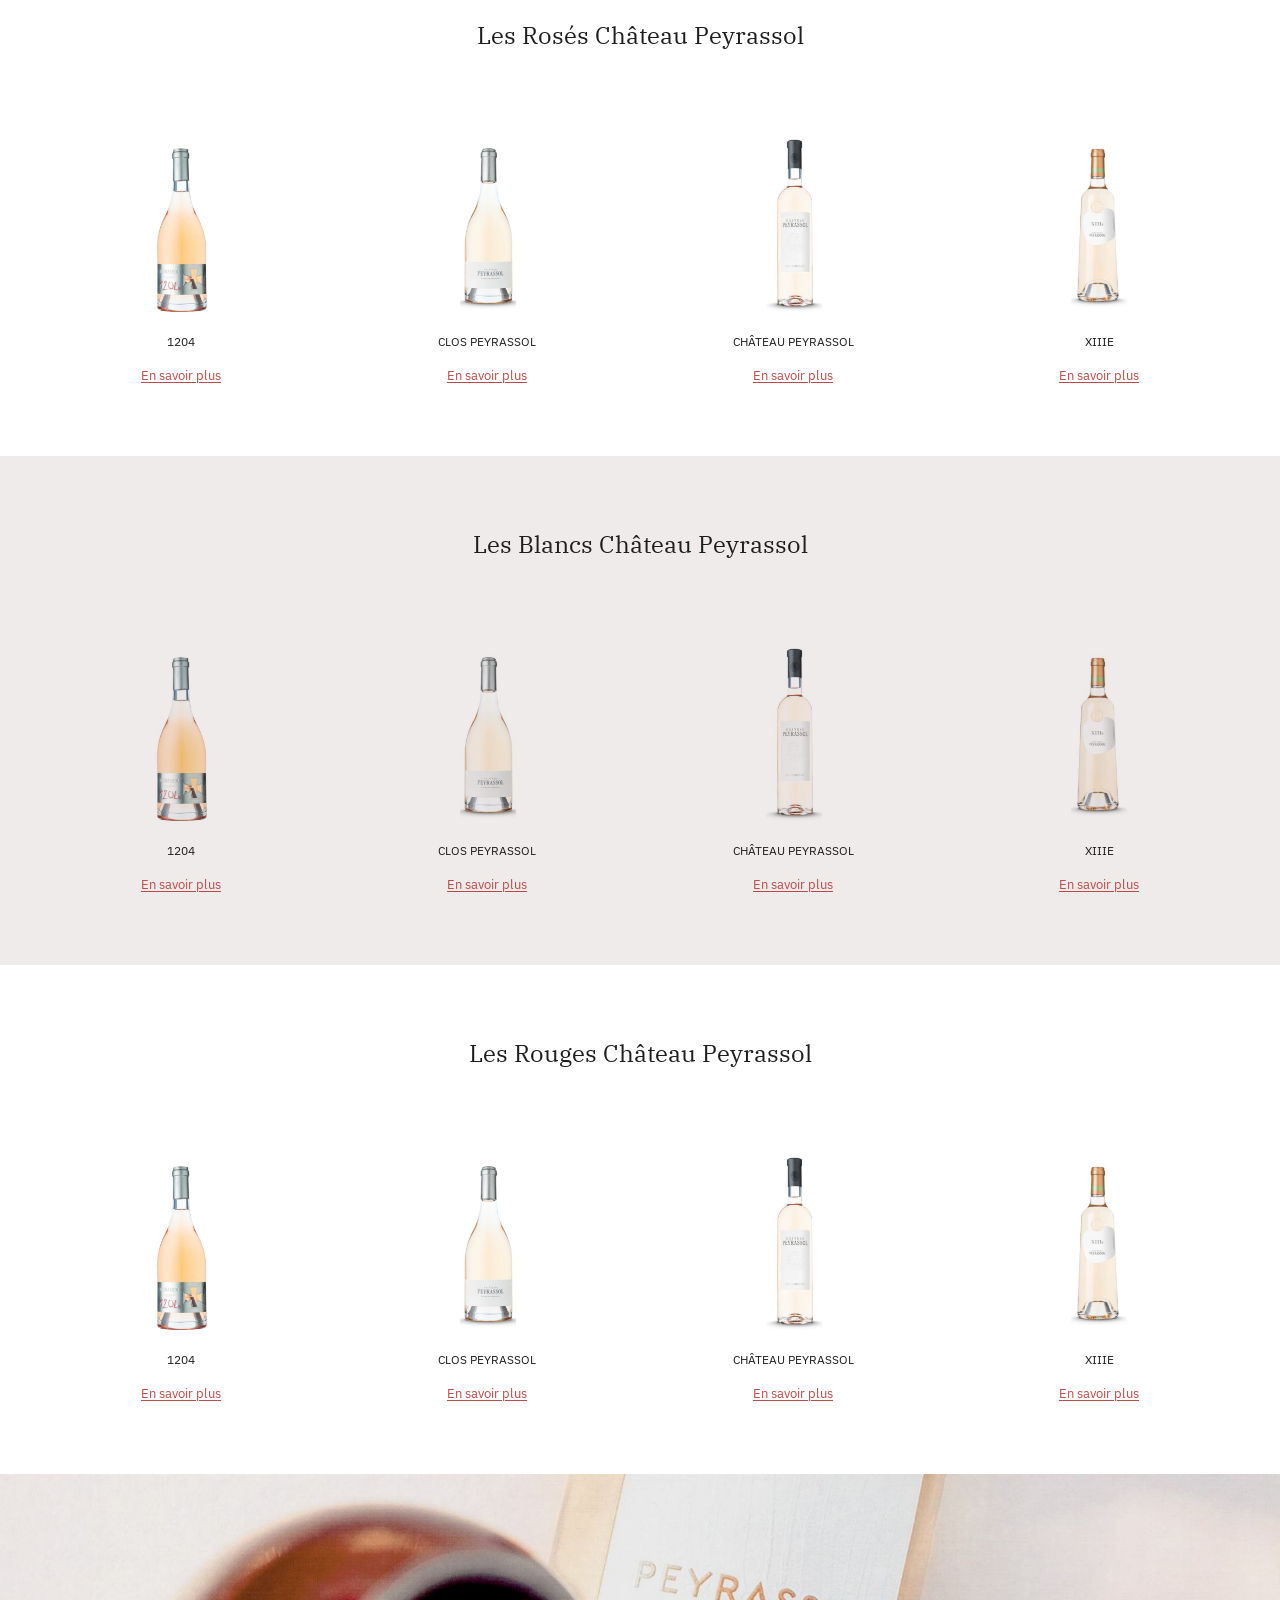
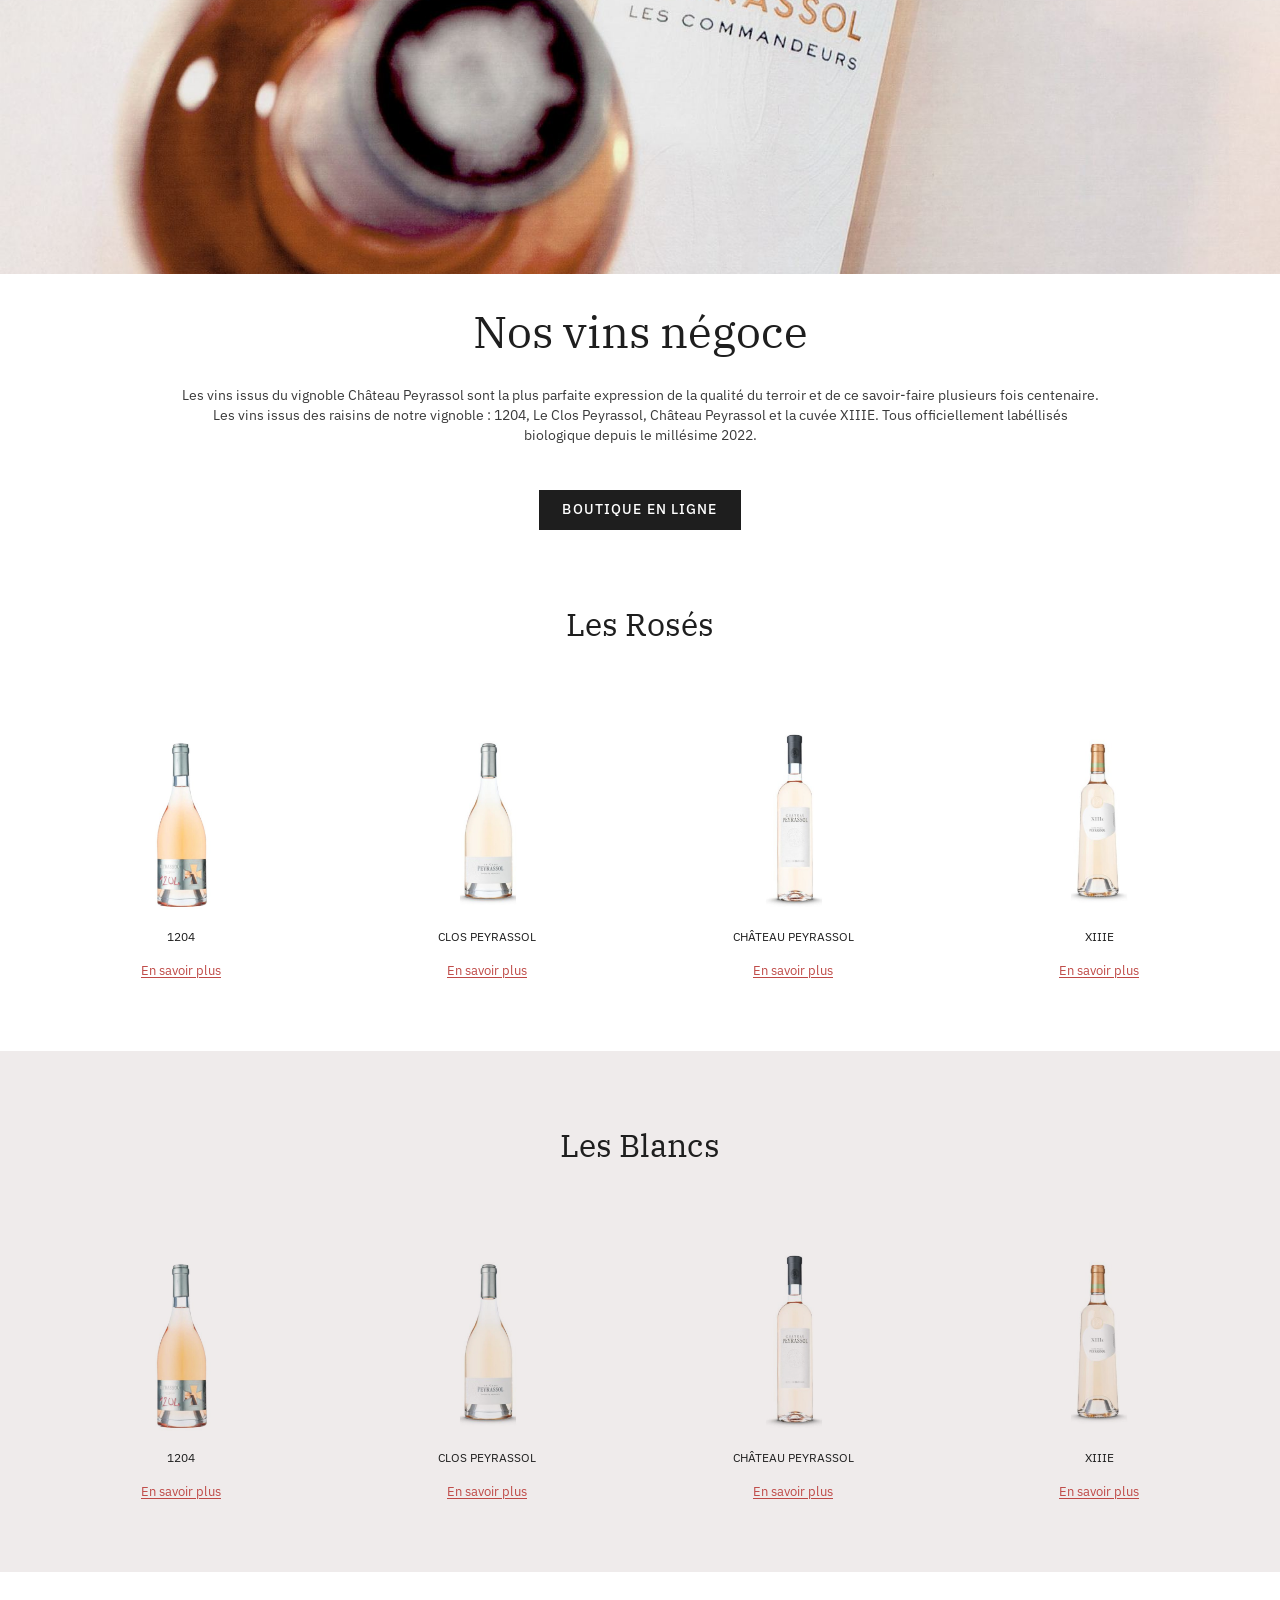
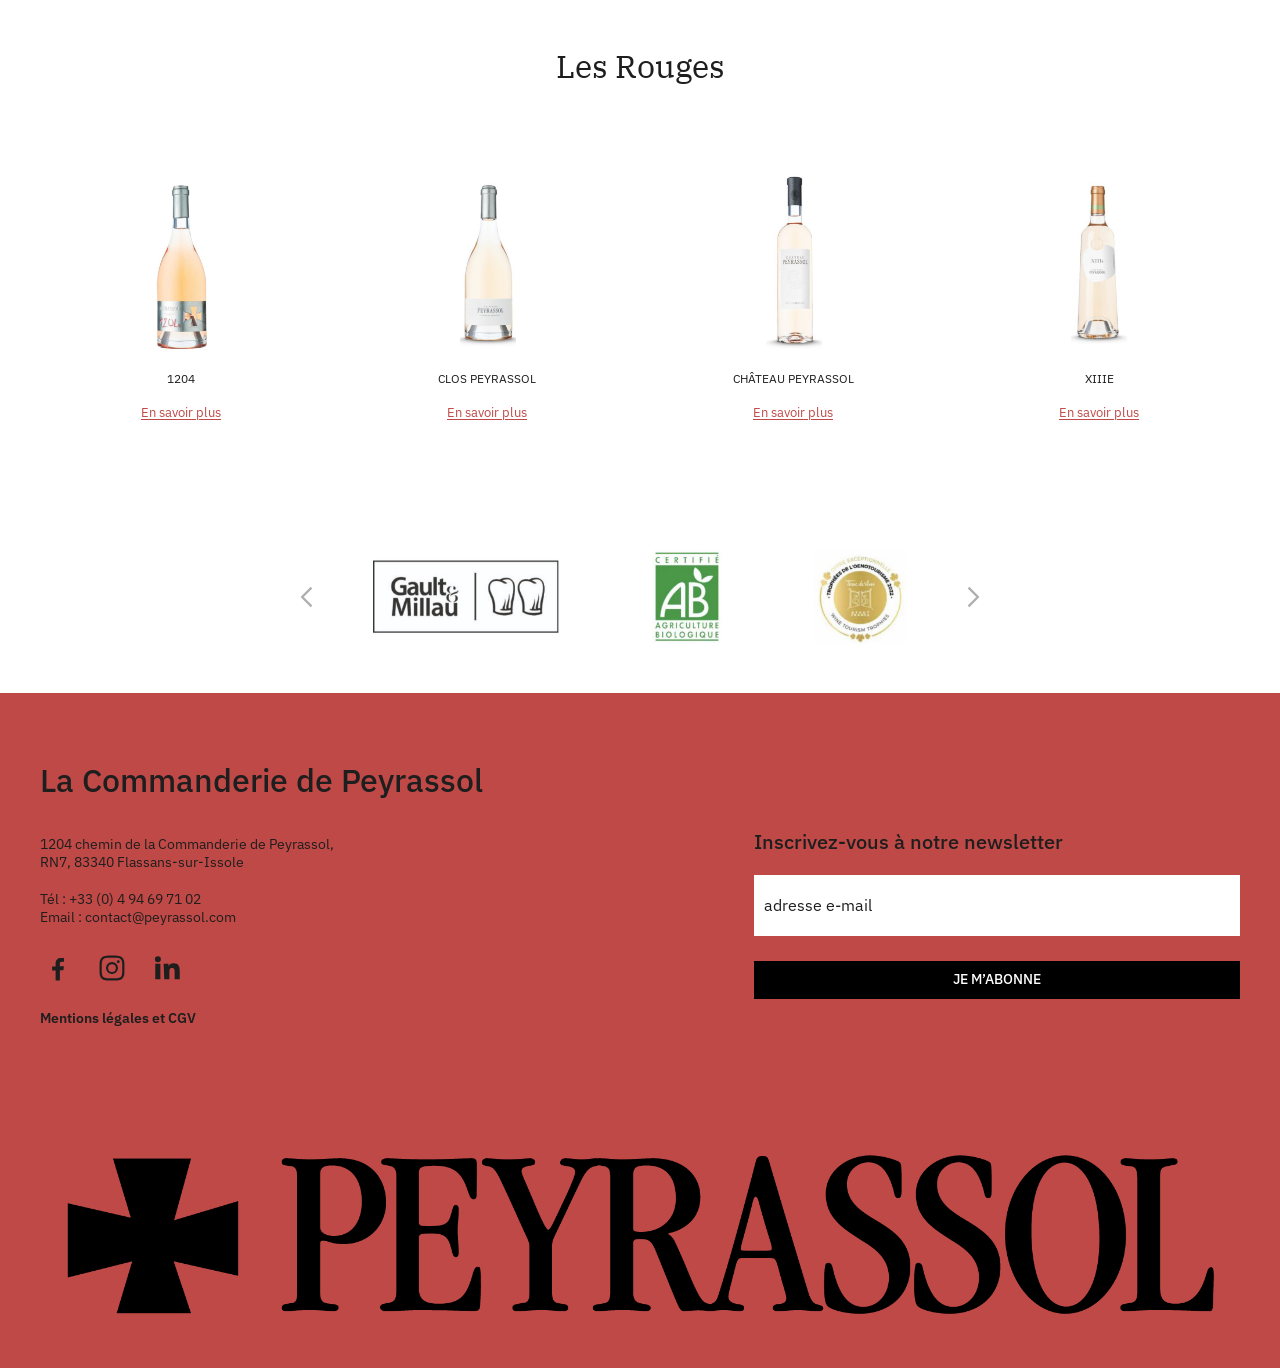
==== commit 2b9ba729: "feat: menu complet du site, picto agenda et choix de langue dans le bandeau Le menu reprend toutes l" ====
--- a/nos-vins.html
+++ b/nos-vins.html
@@ -21,39 +21,106 @@
         <img src="assets/img/logo-peyrassol.png" width="2067" height="295" alt="Peyrassol, retour à l’accueil">
       </a>
 
+      <nav class="main-nav" id="main-nav" aria-label="Navigation principale">
+        <ul class="main-nav__list">
+          <li class="main-nav__item has-sub is-active">
+            <a class="main-nav__link" href="nos-vins.html">Nos vins</a>
+            <button class="main-nav__toggle" type="button" aria-expanded="false" aria-controls="sub-vins">
+              <span class="visually-hidden">Sous-menu Nos vins</span>
+            </button>
+            <ul class="sub-nav" id="sub-vins">
+              <li><a href="nos-vins.html#vins-domaine">Nos vins de domaine</a></li>
+              <li><a href="nos-vins.html#vins-negoce">Nos vins de négoce</a></li>
+              <li class="sub-nav__strong"><a href="#">La boutique en ligne</a></li>
+            </ul>
+          </li>
+          <li class="main-nav__item has-sub">
+            <a class="main-nav__link" href="#">Le domaine viticole</a>
+            <button class="main-nav__toggle" type="button" aria-expanded="false" aria-controls="sub-domaine">
+              <span class="visually-hidden">Sous-menu Le domaine viticole</span>
+            </button>
+            <ul class="sub-nav" id="sub-domaine">
+              <li><a href="#">Le Vignoble Château Peyrassol</a></li>
+              <li><a href="#">Visite et dégustation</a></li>
+              <li><a href="#">L’équipe</a></li>
+              <li><a href="#">Vos événements</a></li>
+              <li><a href="index.html#agenda">Agenda</a></li>
+              <li><a href="#">Horaires et contact</a></li>
+              <li class="sub-nav__strong"><a href="#">Réservez votre visite</a></li>
+            </ul>
+          </li>
+          <li class="main-nav__item has-sub">
+            <a class="main-nav__link" href="restaurants.html">Restaurants</a>
+            <button class="main-nav__toggle" type="button" aria-expanded="false" aria-controls="sub-restaurants">
+              <span class="visually-hidden">Sous-menu Restaurants</span>
+            </button>
+            <ul class="sub-nav" id="sub-restaurants">
+              <li><a href="restaurants.html">Découvrir les restaurants</a></li>
+              <li><a href="restaurants.html#chez-jeannette">Chez Jeannette</a></li>
+              <li><a href="restaurants.html#bistrot-de-lou">Le Bistrot de Lou</a></li>
+              <li class="sub-nav__strong"><a href="#">Réservez votre table</a></li>
+            </ul>
+          </li>
+          <li class="main-nav__item has-sub">
+            <a class="main-nav__link" href="#">Hébergements</a>
+            <button class="main-nav__toggle" type="button" aria-expanded="false" aria-controls="sub-hebergements">
+              <span class="visually-hidden">Sous-menu Hébergements</span>
+            </button>
+            <ul class="sub-nav" id="sub-hebergements">
+              <li><a href="#">La Rouvière</a></li>
+              <li><a href="#">La Commanderie</a></li>
+              <li class="sub-nav__strong"><a href="#">Réservez votre séjour</a></li>
+            </ul>
+          </li>
+          <li class="main-nav__item has-sub">
+            <a class="main-nav__link" href="#">Le centre d’art</a>
+            <button class="main-nav__toggle" type="button" aria-expanded="false" aria-controls="sub-art">
+              <span class="visually-hidden">Sous-menu Le centre d’art</span>
+            </button>
+            <ul class="sub-nav" id="sub-art">
+              <li><a href="#">Découvrez le centre d’art</a></li>
+              <li><a href="#">La collection Philippe Austruy</a></li>
+              <li><a href="#">La programmation 2026</a></li>
+              <li><a href="#">Les expositions temporaires</a></li>
+              <li class="sub-nav__strong"><a href="#">Réservez votre visite</a></li>
+            </ul>
+          </li>
+        </ul>
+
+        <div class="main-nav__actions">
+          <div class="main-nav__item main-nav__item--cta has-sub">
+            <a class="main-nav__link main-nav__link--cta" href="#">Réserver et offrir</a>
+            <button class="main-nav__toggle" type="button" aria-expanded="false" aria-controls="sub-reserver">
+              <span class="visually-hidden">Sous-menu Réserver et offrir</span>
+            </button>
+            <ul class="sub-nav" id="sub-reserver">
+              <li><a href="#">Achetez nos vins</a></li>
+              <li><a href="#">Visitez notre domaine viticole</a></li>
+              <li><a href="#">Réservez votre table</a></li>
+              <li><a href="#">Visitez notre centre d’art</a></li>
+              <li><a href="#">Réservez votre séjour</a></li>
+              <li><a href="#">Boutique cadeaux</a></li>
+              <li><a href="#">Offrez une carte cadeau</a></li>
+            </ul>
+          </div>
+        </div>
+      </nav>
+
+      <div class="header-tools">
+        <a class="header-tools__agenda" href="index.html#agenda" aria-label="Agenda">
+          <svg viewBox="0 0 24 24" aria-hidden="true"><rect x="3.5" y="5" width="17" height="15.5" rx="1"/><path d="M3.5 10h17M8 3v4M16 3v4"/></svg>
+        </a>
+        <div class="lang-switch">
+          <a class="lang-switch__link is-current" href="#" aria-current="true">FR</a>
+          <a class="lang-switch__link" href="#" lang="en">EN</a>
+        </div>
+      </div>
+
       <button class="burger" type="button" aria-expanded="false" aria-controls="main-nav" aria-label="Ouvrir le menu">
         <span class="burger__bar"></span>
         <span class="burger__bar"></span>
         <span class="burger__bar"></span>
       </button>
-
-      <nav class="main-nav" id="main-nav" aria-label="Navigation principale">
-        <ul class="main-nav__list">
-          <li class="main-nav__item">
-            <a class="main-nav__link" href="index.html">Accueil</a>
-          </li>
-          <li class="main-nav__item has-sub is-active">
-            <a class="main-nav__link" href="nos-vins.html">Nos vins</a>
-            <button class="main-nav__toggle" type="button" aria-expanded="false" aria-controls="sub-vins">
-              <span class="visually-hidden">Sous-menu Nos vins</span>
-            </button>
-            <ul class="sub-nav" id="sub-vins">
-              <li><a href="nos-vins.html#vins-domaine">Nos vins de domaine</a></li>
-              <li><a href="nos-vins.html#vins-negoce">Nos vins de négoce</a></li>
-            </ul>
-          </li>
-          <li class="main-nav__item has-sub">
-            <a class="main-nav__link" href="restaurants.html">Restaurants</a>
-            <button class="main-nav__toggle" type="button" aria-expanded="false" aria-controls="sub-restaurants">
-              <span class="visually-hidden">Sous-menu Restaurants</span>
-            </button>
-            <ul class="sub-nav" id="sub-restaurants">
-              <li><a href="restaurants.html#chez-jeannette">Chez Jeannette</a></li>
-              <li><a href="restaurants.html#bistrot-de-lou">Le Bistrot de Lou</a></li>
-            </ul>
-          </li>
-        </ul>
-      </nav>
     </div>
   </header>
 
--- a/assets/css/style.css
+++ b/assets/css/style.css
@@ -229,7 +229,7 @@
   top: 100%;
   left: 0;
   right: 0;
-  height: 80px;
+  height: 190px;
   background: var(--white);
   opacity: 0;
   visibility: hidden;
@@ -327,6 +327,83 @@
   text-decoration: underline;
 }
 
+.sub-nav__strong a {
+  font-weight: 600;
+}
+
+.main-nav__actions {
+  display: flex;
+  align-items: center;
+  gap: 20px;
+}
+
+.main-nav__link--cta {
+  padding: 10px;
+  background: var(--black);
+  color: var(--white);
+}
+
+.main-nav__item--cta:hover > .main-nav__link--cta {
+  text-decoration: none;
+}
+
+.main-nav__item--cta .sub-nav {
+  top: calc(100% + 12px);
+  padding-left: 2px;
+}
+
+/* Agenda + langue, à droite du bandeau (à côté du burger sous 1280 px) */
+.header-tools {
+  display: flex;
+  flex-shrink: 0;
+  align-items: center;
+  gap: 14px;
+  margin-left: 20px;
+}
+
+.header-tools__agenda {
+  display: grid;
+  place-items: center;
+  width: 36px;
+  height: 36px;
+  color: var(--black);
+}
+
+.header-tools__agenda svg {
+  width: 22px;
+  height: 22px;
+  fill: none;
+  stroke: currentColor;
+  stroke-width: 1.5;
+}
+
+.header-tools__agenda:hover {
+  color: var(--red);
+}
+
+.lang-switch {
+  display: flex;
+  gap: 8px;
+}
+
+.lang-switch__link {
+  font-size: 14px;
+  text-decoration: none;
+  color: var(--grey);
+}
+
+.lang-switch__link + .lang-switch__link {
+  padding-left: 8px;
+  border-left: 1px solid var(--border);
+}
+
+.lang-switch__link.is-current,
+.lang-switch__link:hover {
+  color: var(--black);
+  text-decoration: underline;
+  text-underline-offset: 3px;
+}
+
 /* --- Accueil : slider ------------------------------------------------- */
 
 .hero-slider {
--- a/assets/css/mobile.css
+++ b/assets/css/mobile.css
@@ -3,15 +3,16 @@
    Chargé après style.css, qu'il ne modifie pas : uniquement des surcharges
    dans des media queries.
 
-   ≤ 1023 px : tablette — menu burger et mise en page
+   ≤ 1279 px : menu burger (la nav desktop ne tient plus sur une ligne)
+   ≤ 1023 px : tablette
    ≤  767 px : mobile
    ========================================================================== */
 
 /* --------------------------------------------------------------------------
-   Menu burger — ≤ 1023 px
+   Menu burger — ≤ 1279 px
    -------------------------------------------------------------------------- */
 
-@media (max-width: 1023px) {
+@media (max-width: 1279px) {
   :root {
     --header-h: 64px;
   }
@@ -166,6 +167,41 @@
     font-size: 14px;
   }
 
+  /* Réserver et offrir en bas du panneau */
+  .main-nav__actions {
+    flex-direction: column;
+    align-items: stretch;
+    margin-top: 28px;
+  }
+
+  .main-nav__item--cta {
+    border-bottom: 0;
+    background: var(--black);
+    color: var(--white);
+  }
+
+  /* Décalage à gauche = largeur du chevron, pour centrer le libellé */
+  .main-nav__link--cta {
+    padding: 16px 0 16px 48px;
+    text-align: center;
+    color: var(--white);
+  }
+
+  .main-nav__item--cta .sub-nav {
+    padding: 4px 16px 16px;
+  }
+
+  .main-nav__item--cta .sub-nav a {
+    color: var(--white);
+  }
+
+  /* Agenda + langue collés au burger */
+  .header-tools {
+    gap: 10px;
+    margin-left: auto;
+    margin-right: 4px;
+  }
+
   /* Empêche le défilement de la page derrière le menu ouvert */
   body.menu-open {
     overflow: hidden;
--- a/assets/css/demo.css
+++ b/assets/css/demo.css
@@ -79,7 +79,7 @@
 }
 
 /* Menu ouvert : la barre laisse sa place pour que le header reste en haut */
-@media (max-width: 1023px) {
+@media (max-width: 1279px) {
   .menu-open .demo-bar {
     display: none;
   }
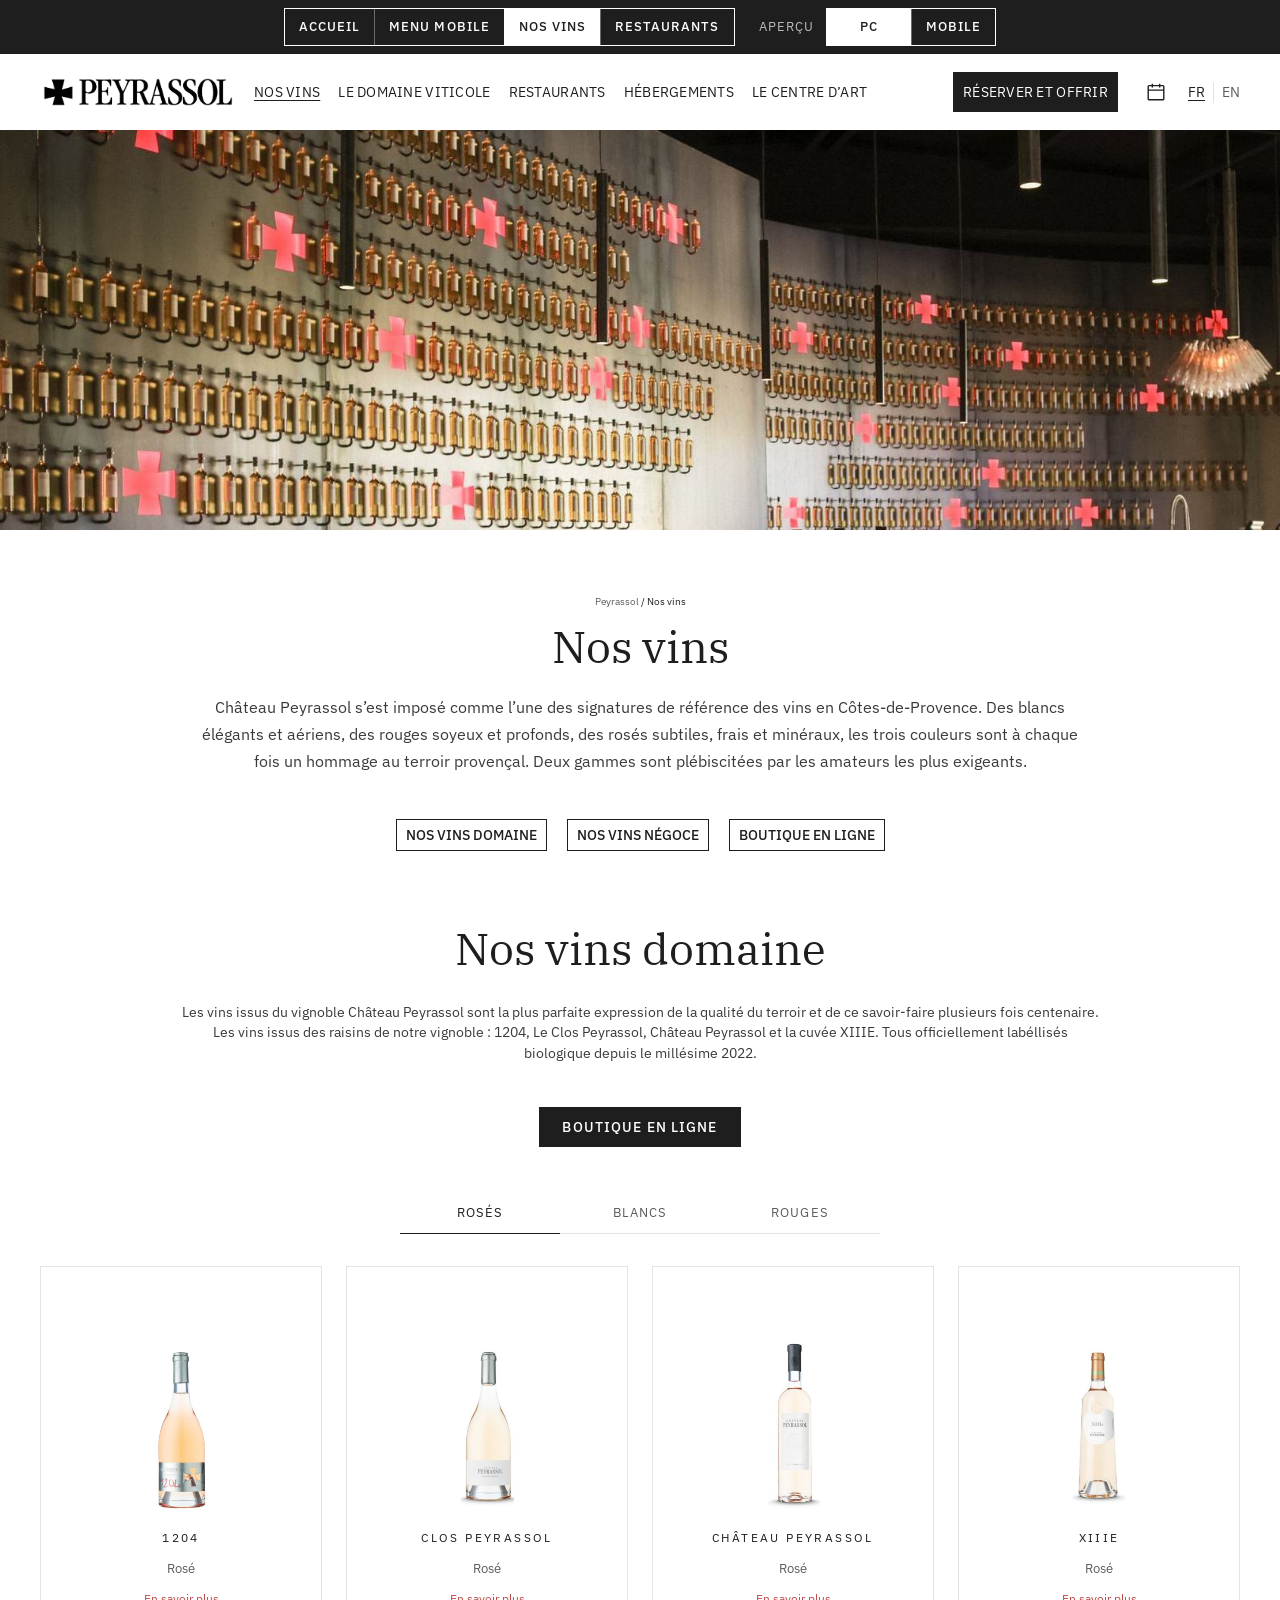
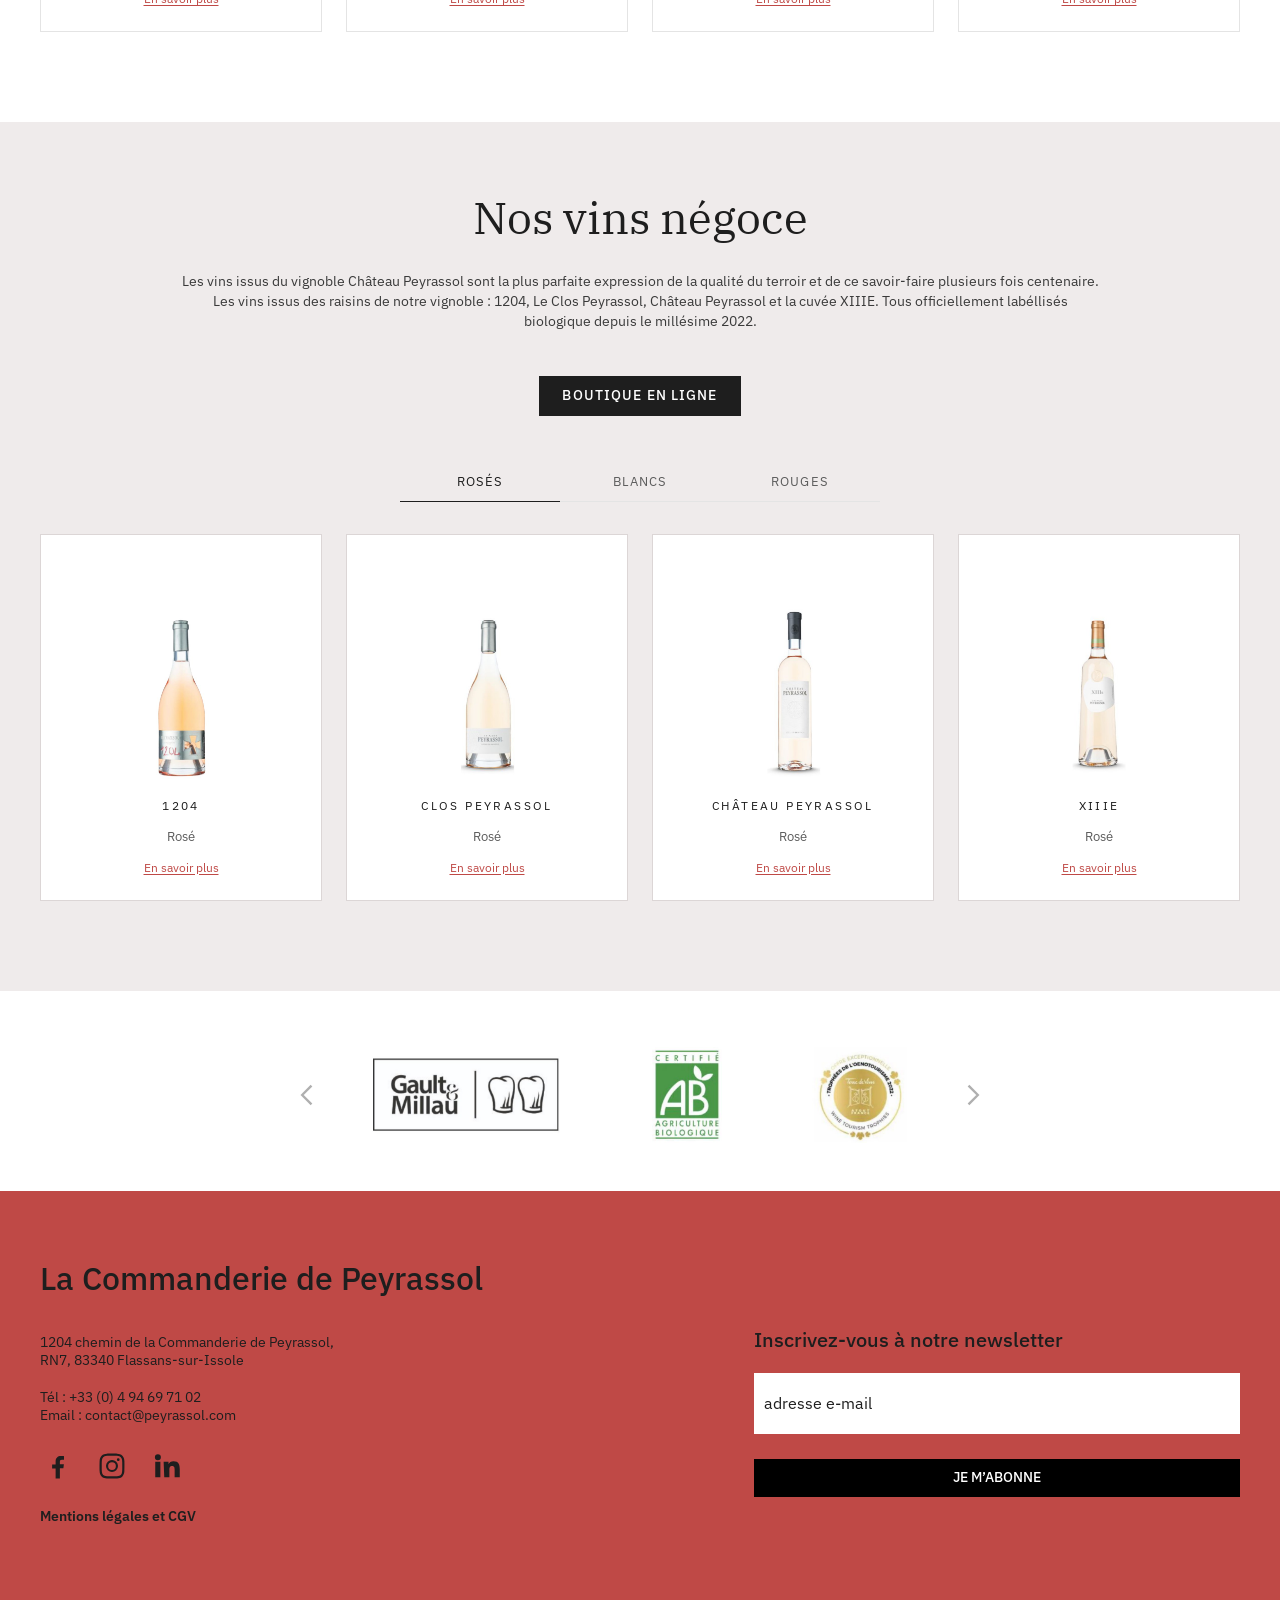
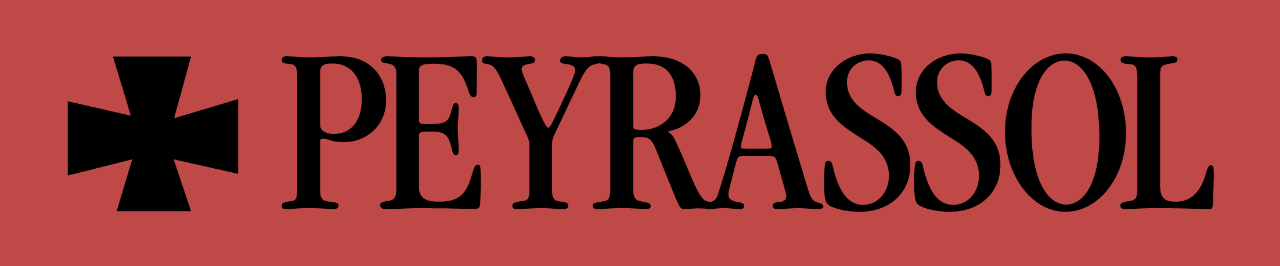
==== commit 886a9ec4: "feat: Nos vins, un slider de bouteilles par catégorie Les deux grandes images (vins domaine / négoce" ====
--- a/nos-vins.html
+++ b/nos-vins.html
@@ -143,176 +143,208 @@
     </section>
 
     <section class="range" id="vins-domaine">
-      <div class="range__banner">
-        <img src="assets/img/vins-domaine.jpg" width="2000" height="2500" alt="Bouteilles du Clos Peyrassol blanc" loading="lazy">
-      </div>
       <div class="range__intro container">
         <h2 class="page-title">Nos vins domaine</h2>
         <p>Les vins issus du vignoble Château Peyrassol sont la plus parfaite expression de la qualité du terroir et de ce savoir-faire plusieurs fois centenaire. Les vins issus des raisins de notre vignoble : 1204, Le Clos Peyrassol, Château Peyrassol et la cuvée XIIIE. Tous officiellement labéllisés biologique depuis le millésime 2022.</p>
         <a class="btn" href="#">Boutique en ligne</a>
       </div>
 
-      <div class="wine-list">
-        <h3 class="wine-list__title">Les Rosés Château Peyrassol</h3>
-        <ul class="bottle-grid">
-          <li class="bottle">
-            <img class="bottle__img" src="assets/img/bouteille-1204.jpg" width="420" height="825" alt="" loading="lazy">
-            <h4 class="bottle__name">1204</h4>
-            <a class="link-red" href="#">En savoir plus<span class="visually-hidden"> sur 1204</span></a>
-          </li>
-          <li class="bottle">
-            <img class="bottle__img" src="assets/img/bouteille-clos-peyrassol.jpg" width="420" height="825" alt="" loading="lazy">
-            <h4 class="bottle__name">Clos Peyrassol</h4>
-            <a class="link-red" href="#">En savoir plus<span class="visually-hidden"> sur Clos Peyrassol</span></a>
-          </li>
-          <li class="bottle">
-            <img class="bottle__img" src="assets/img/bouteille-chateau-peyrassol.jpg" width="420" height="825" alt="" loading="lazy">
-            <h4 class="bottle__name">Château Peyrassol</h4>
-            <a class="link-red" href="#">En savoir plus<span class="visually-hidden"> sur Château Peyrassol</span></a>
-          </li>
-          <li class="bottle">
-            <img class="bottle__img" src="assets/img/bouteille-xiiie.jpg" width="420" height="825" alt="" loading="lazy">
-            <h4 class="bottle__name">XIIIe</h4>
-            <a class="link-red" href="#">En savoir plus<span class="visually-hidden"> sur XIIIe</span></a>
-          </li>
-        </ul>
-      </div>
-      <div class="wine-list wine-list--grey">
-        <h3 class="wine-list__title">Les Blancs Château Peyrassol</h3>
-        <ul class="bottle-grid">
-          <li class="bottle">
-            <img class="bottle__img" src="assets/img/bouteille-1204.jpg" width="420" height="825" alt="" loading="lazy">
-            <h4 class="bottle__name">1204</h4>
-            <a class="link-red" href="#">En savoir plus<span class="visually-hidden"> sur 1204</span></a>
-          </li>
-          <li class="bottle">
-            <img class="bottle__img" src="assets/img/bouteille-clos-peyrassol.jpg" width="420" height="825" alt="" loading="lazy">
-            <h4 class="bottle__name">Clos Peyrassol</h4>
-            <a class="link-red" href="#">En savoir plus<span class="visually-hidden"> sur Clos Peyrassol</span></a>
-          </li>
-          <li class="bottle">
-            <img class="bottle__img" src="assets/img/bouteille-chateau-peyrassol.jpg" width="420" height="825" alt="" loading="lazy">
-            <h4 class="bottle__name">Château Peyrassol</h4>
-            <a class="link-red" href="#">En savoir plus<span class="visually-hidden"> sur Château Peyrassol</span></a>
-          </li>
-          <li class="bottle">
-            <img class="bottle__img" src="assets/img/bouteille-xiiie.jpg" width="420" height="825" alt="" loading="lazy">
-            <h4 class="bottle__name">XIIIe</h4>
-            <a class="link-red" href="#">En savoir plus<span class="visually-hidden"> sur XIIIe</span></a>
-          </li>
-        </ul>
-      </div>
-      <div class="wine-list">
-        <h3 class="wine-list__title">Les Rouges Château Peyrassol</h3>
-        <ul class="bottle-grid">
-          <li class="bottle">
-            <img class="bottle__img" src="assets/img/bouteille-1204.jpg" width="420" height="825" alt="" loading="lazy">
-            <h4 class="bottle__name">1204</h4>
-            <a class="link-red" href="#">En savoir plus<span class="visually-hidden"> sur 1204</span></a>
-          </li>
-          <li class="bottle">
-            <img class="bottle__img" src="assets/img/bouteille-clos-peyrassol.jpg" width="420" height="825" alt="" loading="lazy">
-            <h4 class="bottle__name">Clos Peyrassol</h4>
-            <a class="link-red" href="#">En savoir plus<span class="visually-hidden"> sur Clos Peyrassol</span></a>
-          </li>
-          <li class="bottle">
-            <img class="bottle__img" src="assets/img/bouteille-chateau-peyrassol.jpg" width="420" height="825" alt="" loading="lazy">
-            <h4 class="bottle__name">Château Peyrassol</h4>
-            <a class="link-red" href="#">En savoir plus<span class="visually-hidden"> sur Château Peyrassol</span></a>
-          </li>
-          <li class="bottle">
-            <img class="bottle__img" src="assets/img/bouteille-xiiie.jpg" width="420" height="825" alt="" loading="lazy">
-            <h4 class="bottle__name">XIIIe</h4>
-            <a class="link-red" href="#">En savoir plus<span class="visually-hidden"> sur XIIIe</span></a>
-          </li>
-        </ul>
+      <div class="wine-tabs container" data-tabs>
+        <div class="wine-tabs__list" role="tablist" aria-label="Couleurs des vins domaine">
+          <button class="wine-tabs__tab" type="button" role="tab" id="tab-domaine-roses" aria-controls="panel-domaine-roses" aria-selected="true">Rosés</button>
+          <button class="wine-tabs__tab" type="button" role="tab" id="tab-domaine-blancs" aria-controls="panel-domaine-blancs" aria-selected="false">Blancs</button>
+          <button class="wine-tabs__tab" type="button" role="tab" id="tab-domaine-rouges" aria-controls="panel-domaine-rouges" aria-selected="false">Rouges</button>
+        </div>
+        <div class="wine-tabs__panel" role="tabpanel" id="panel-domaine-roses" aria-labelledby="tab-domaine-roses">
+          <h3 class="visually-hidden">Les rosés</h3>
+          <ul class="wine-grid">
+            <li class="wine-card">
+              <img class="wine-card__img" src="assets/img/bouteille-1204.jpg" width="420" height="825" alt="" loading="lazy">
+              <h4 class="wine-card__name">1204</h4>
+              <p class="wine-card__color">Rosé</p>
+              <a class="link-red" href="#">En savoir plus<span class="visually-hidden"> sur 1204 rosé</span></a>
+            </li>
+            <li class="wine-card">
+              <img class="wine-card__img" src="assets/img/bouteille-clos-peyrassol.jpg" width="420" height="825" alt="" loading="lazy">
+              <h4 class="wine-card__name">Clos Peyrassol</h4>
+              <p class="wine-card__color">Rosé</p>
+              <a class="link-red" href="#">En savoir plus<span class="visually-hidden"> sur Clos Peyrassol rosé</span></a>
+            </li>
+            <li class="wine-card">
+              <img class="wine-card__img" src="assets/img/bouteille-chateau-peyrassol.jpg" width="420" height="825" alt="" loading="lazy">
+              <h4 class="wine-card__name">Château Peyrassol</h4>
+              <p class="wine-card__color">Rosé</p>
+              <a class="link-red" href="#">En savoir plus<span class="visually-hidden"> sur Château Peyrassol rosé</span></a>
+            </li>
+            <li class="wine-card">
+              <img class="wine-card__img" src="assets/img/bouteille-xiiie.jpg" width="420" height="825" alt="" loading="lazy">
+              <h4 class="wine-card__name">XIIIe</h4>
+              <p class="wine-card__color">Rosé</p>
+              <a class="link-red" href="#">En savoir plus<span class="visually-hidden"> sur XIIIe rosé</span></a>
+            </li>
+          </ul>
+        </div>
+        <div class="wine-tabs__panel" role="tabpanel" id="panel-domaine-blancs" aria-labelledby="tab-domaine-blancs">
+          <h3 class="visually-hidden">Les blancs</h3>
+          <ul class="wine-grid">
+            <li class="wine-card">
+              <img class="wine-card__img" src="assets/img/bouteille-1204.jpg" width="420" height="825" alt="" loading="lazy">
+              <h4 class="wine-card__name">1204</h4>
+              <p class="wine-card__color">Blanc</p>
+              <a class="link-red" href="#">En savoir plus<span class="visually-hidden"> sur 1204 blanc</span></a>
+            </li>
+            <li class="wine-card">
+              <img class="wine-card__img" src="assets/img/bouteille-clos-peyrassol.jpg" width="420" height="825" alt="" loading="lazy">
+              <h4 class="wine-card__name">Clos Peyrassol</h4>
+              <p class="wine-card__color">Blanc</p>
+              <a class="link-red" href="#">En savoir plus<span class="visually-hidden"> sur Clos Peyrassol blanc</span></a>
+            </li>
+            <li class="wine-card">
+              <img class="wine-card__img" src="assets/img/bouteille-chateau-peyrassol.jpg" width="420" height="825" alt="" loading="lazy">
+              <h4 class="wine-card__name">Château Peyrassol</h4>
+              <p class="wine-card__color">Blanc</p>
+              <a class="link-red" href="#">En savoir plus<span class="visually-hidden"> sur Château Peyrassol blanc</span></a>
+            </li>
+            <li class="wine-card">
+              <img class="wine-card__img" src="assets/img/bouteille-xiiie.jpg" width="420" height="825" alt="" loading="lazy">
+              <h4 class="wine-card__name">XIIIe</h4>
+              <p class="wine-card__color">Blanc</p>
+              <a class="link-red" href="#">En savoir plus<span class="visually-hidden"> sur XIIIe blanc</span></a>
+            </li>
+          </ul>
+        </div>
+        <div class="wine-tabs__panel" role="tabpanel" id="panel-domaine-rouges" aria-labelledby="tab-domaine-rouges">
+          <h3 class="visually-hidden">Les rouges</h3>
+          <ul class="wine-grid">
+            <li class="wine-card">
+              <img class="wine-card__img" src="assets/img/bouteille-1204.jpg" width="420" height="825" alt="" loading="lazy">
+              <h4 class="wine-card__name">1204</h4>
+              <p class="wine-card__color">Rouge</p>
+              <a class="link-red" href="#">En savoir plus<span class="visually-hidden"> sur 1204 rouge</span></a>
+            </li>
+            <li class="wine-card">
+              <img class="wine-card__img" src="assets/img/bouteille-clos-peyrassol.jpg" width="420" height="825" alt="" loading="lazy">
+              <h4 class="wine-card__name">Clos Peyrassol</h4>
+              <p class="wine-card__color">Rouge</p>
+              <a class="link-red" href="#">En savoir plus<span class="visually-hidden"> sur Clos Peyrassol rouge</span></a>
+            </li>
+            <li class="wine-card">
+              <img class="wine-card__img" src="assets/img/bouteille-chateau-peyrassol.jpg" width="420" height="825" alt="" loading="lazy">
+              <h4 class="wine-card__name">Château Peyrassol</h4>
+              <p class="wine-card__color">Rouge</p>
+              <a class="link-red" href="#">En savoir plus<span class="visually-hidden"> sur Château Peyrassol rouge</span></a>
+            </li>
+            <li class="wine-card">
+              <img class="wine-card__img" src="assets/img/bouteille-xiiie.jpg" width="420" height="825" alt="" loading="lazy">
+              <h4 class="wine-card__name">XIIIe</h4>
+              <p class="wine-card__color">Rouge</p>
+              <a class="link-red" href="#">En savoir plus<span class="visually-hidden"> sur XIIIe rouge</span></a>
+            </li>
+          </ul>
+        </div>
       </div>
     </section>
 
     <section class="range" id="vins-negoce">
-      <div class="range__banner">
-        <img src="assets/img/vins-negoce.jpg" width="2000" height="2500" alt="Bouteille Peyrassol Les Commandeurs" loading="lazy">
-      </div>
       <div class="range__intro container">
         <h2 class="page-title">Nos vins négoce</h2>
         <p>Les vins issus du vignoble Château Peyrassol sont la plus parfaite expression de la qualité du terroir et de ce savoir-faire plusieurs fois centenaire. Les vins issus des raisins de notre vignoble : 1204, Le Clos Peyrassol, Château Peyrassol et la cuvée XIIIE. Tous officiellement labéllisés biologique depuis le millésime 2022.</p>
         <a class="btn" href="#">Boutique en ligne</a>
       </div>
 
-      <div class="wine-list">
-        <h3 class="wine-list__title wine-list__title--large">Les Rosés</h3>
-        <ul class="bottle-grid">
-          <li class="bottle">
-            <img class="bottle__img" src="assets/img/bouteille-1204.jpg" width="420" height="825" alt="" loading="lazy">
-            <h4 class="bottle__name">1204</h4>
-            <a class="link-red" href="#">En savoir plus<span class="visually-hidden"> sur 1204</span></a>
-          </li>
-          <li class="bottle">
-            <img class="bottle__img" src="assets/img/bouteille-clos-peyrassol.jpg" width="420" height="825" alt="" loading="lazy">
-            <h4 class="bottle__name">Clos Peyrassol</h4>
-            <a class="link-red" href="#">En savoir plus<span class="visually-hidden"> sur Clos Peyrassol</span></a>
-          </li>
-          <li class="bottle">
-            <img class="bottle__img" src="assets/img/bouteille-chateau-peyrassol.jpg" width="420" height="825" alt="" loading="lazy">
-            <h4 class="bottle__name">Château Peyrassol</h4>
-            <a class="link-red" href="#">En savoir plus<span class="visually-hidden"> sur Château Peyrassol</span></a>
-          </li>
-          <li class="bottle">
-            <img class="bottle__img" src="assets/img/bouteille-xiiie.jpg" width="420" height="825" alt="" loading="lazy">
-            <h4 class="bottle__name">XIIIe</h4>
-            <a class="link-red" href="#">En savoir plus<span class="visually-hidden"> sur XIIIe</span></a>
-          </li>
-        </ul>
-      </div>
-      <div class="wine-list wine-list--grey">
-        <h3 class="wine-list__title wine-list__title--large">Les Blancs</h3>
-        <ul class="bottle-grid">
-          <li class="bottle">
-            <img class="bottle__img" src="assets/img/bouteille-1204.jpg" width="420" height="825" alt="" loading="lazy">
-            <h4 class="bottle__name">1204</h4>
-            <a class="link-red" href="#">En savoir plus<span class="visually-hidden"> sur 1204</span></a>
-          </li>
-          <li class="bottle">
-            <img class="bottle__img" src="assets/img/bouteille-clos-peyrassol.jpg" width="420" height="825" alt="" loading="lazy">
-            <h4 class="bottle__name">Clos Peyrassol</h4>
-            <a class="link-red" href="#">En savoir plus<span class="visually-hidden"> sur Clos Peyrassol</span></a>
-          </li>
-          <li class="bottle">
-            <img class="bottle__img" src="assets/img/bouteille-chateau-peyrassol.jpg" width="420" height="825" alt="" loading="lazy">
-            <h4 class="bottle__name">Château Peyrassol</h4>
-            <a class="link-red" href="#">En savoir plus<span class="visually-hidden"> sur Château Peyrassol</span></a>
-          </li>
-          <li class="bottle">
-            <img class="bottle__img" src="assets/img/bouteille-xiiie.jpg" width="420" height="825" alt="" loading="lazy">
-            <h4 class="bottle__name">XIIIe</h4>
-            <a class="link-red" href="#">En savoir plus<span class="visually-hidden"> sur XIIIe</span></a>
-          </li>
-        </ul>
-      </div>
-      <div class="wine-list">
-        <h3 class="wine-list__title wine-list__title--large">Les Rouges</h3>
-        <ul class="bottle-grid">
-          <li class="bottle">
-            <img class="bottle__img" src="assets/img/bouteille-1204.jpg" width="420" height="825" alt="" loading="lazy">
-            <h4 class="bottle__name">1204</h4>
-            <a class="link-red" href="#">En savoir plus<span class="visually-hidden"> sur 1204</span></a>
-          </li>
-          <li class="bottle">
-            <img class="bottle__img" src="assets/img/bouteille-clos-peyrassol.jpg" width="420" height="825" alt="" loading="lazy">
-            <h4 class="bottle__name">Clos Peyrassol</h4>
-            <a class="link-red" href="#">En savoir plus<span class="visually-hidden"> sur Clos Peyrassol</span></a>
-          </li>
-          <li class="bottle">
-            <img class="bottle__img" src="assets/img/bouteille-chateau-peyrassol.jpg" width="420" height="825" alt="" loading="lazy">
-            <h4 class="bottle__name">Château Peyrassol</h4>
-            <a class="link-red" href="#">En savoir plus<span class="visually-hidden"> sur Château Peyrassol</span></a>
-          </li>
-          <li class="bottle">
-            <img class="bottle__img" src="assets/img/bouteille-xiiie.jpg" width="420" height="825" alt="" loading="lazy">
-            <h4 class="bottle__name">XIIIe</h4>
-            <a class="link-red" href="#">En savoir plus<span class="visually-hidden"> sur XIIIe</span></a>
-          </li>
-        </ul>
+      <div class="wine-tabs container" data-tabs>
+        <div class="wine-tabs__list" role="tablist" aria-label="Couleurs des vins négoce">
+          <button class="wine-tabs__tab" type="button" role="tab" id="tab-negoce-roses" aria-controls="panel-negoce-roses" aria-selected="true">Rosés</button>
+          <button class="wine-tabs__tab" type="button" role="tab" id="tab-negoce-blancs" aria-controls="panel-negoce-blancs" aria-selected="false">Blancs</button>
+          <button class="wine-tabs__tab" type="button" role="tab" id="tab-negoce-rouges" aria-controls="panel-negoce-rouges" aria-selected="false">Rouges</button>
+        </div>
+        <div class="wine-tabs__panel" role="tabpanel" id="panel-negoce-roses" aria-labelledby="tab-negoce-roses">
+          <h3 class="visually-hidden">Les rosés</h3>
+          <ul class="wine-grid">
+            <li class="wine-card">
+              <img class="wine-card__img" src="assets/img/bouteille-1204.jpg" width="420" height="825" alt="" loading="lazy">
+              <h4 class="wine-card__name">1204</h4>
+              <p class="wine-card__color">Rosé</p>
+              <a class="link-red" href="#">En savoir plus<span class="visually-hidden"> sur 1204 rosé</span></a>
+            </li>
+            <li class="wine-card">
+              <img class="wine-card__img" src="assets/img/bouteille-clos-peyrassol.jpg" width="420" height="825" alt="" loading="lazy">
+              <h4 class="wine-card__name">Clos Peyrassol</h4>
+              <p class="wine-card__color">Rosé</p>
+              <a class="link-red" href="#">En savoir plus<span class="visually-hidden"> sur Clos Peyrassol rosé</span></a>
+            </li>
+            <li class="wine-card">
+              <img class="wine-card__img" src="assets/img/bouteille-chateau-peyrassol.jpg" width="420" height="825" alt="" loading="lazy">
+              <h4 class="wine-card__name">Château Peyrassol</h4>
+              <p class="wine-card__color">Rosé</p>
+              <a class="link-red" href="#">En savoir plus<span class="visually-hidden"> sur Château Peyrassol rosé</span></a>
+            </li>
+            <li class="wine-card">
+              <img class="wine-card__img" src="assets/img/bouteille-xiiie.jpg" width="420" height="825" alt="" loading="lazy">
+              <h4 class="wine-card__name">XIIIe</h4>
+              <p class="wine-card__color">Rosé</p>
+              <a class="link-red" href="#">En savoir plus<span class="visually-hidden"> sur XIIIe rosé</span></a>
+            </li>
+          </ul>
+        </div>
+        <div class="wine-tabs__panel" role="tabpanel" id="panel-negoce-blancs" aria-labelledby="tab-negoce-blancs">
+          <h3 class="visually-hidden">Les blancs</h3>
+          <ul class="wine-grid">
+            <li class="wine-card">
+              <img class="wine-card__img" src="assets/img/bouteille-1204.jpg" width="420" height="825" alt="" loading="lazy">
+              <h4 class="wine-card__name">1204</h4>
+              <p class="wine-card__color">Blanc</p>
+              <a class="link-red" href="#">En savoir plus<span class="visually-hidden"> sur 1204 blanc</span></a>
+            </li>
+            <li class="wine-card">
+              <img class="wine-card__img" src="assets/img/bouteille-clos-peyrassol.jpg" width="420" height="825" alt="" loading="lazy">
+              <h4 class="wine-card__name">Clos Peyrassol</h4>
+              <p class="wine-card__color">Blanc</p>
+              <a class="link-red" href="#">En savoir plus<span class="visually-hidden"> sur Clos Peyrassol blanc</span></a>
+            </li>
+            <li class="wine-card">
+              <img class="wine-card__img" src="assets/img/bouteille-chateau-peyrassol.jpg" width="420" height="825" alt="" loading="lazy">
+              <h4 class="wine-card__name">Château Peyrassol</h4>
+              <p class="wine-card__color">Blanc</p>
+              <a class="link-red" href="#">En savoir plus<span class="visually-hidden"> sur Château Peyrassol blanc</span></a>
+            </li>
+            <li class="wine-card">
+              <img class="wine-card__img" src="assets/img/bouteille-xiiie.jpg" width="420" height="825" alt="" loading="lazy">
+              <h4 class="wine-card__name">XIIIe</h4>
+              <p class="wine-card__color">Blanc</p>
+              <a class="link-red" href="#">En savoir plus<span class="visually-hidden"> sur XIIIe blanc</span></a>
+            </li>
+          </ul>
+        </div>
+        <div class="wine-tabs__panel" role="tabpanel" id="panel-negoce-rouges" aria-labelledby="tab-negoce-rouges">
+          <h3 class="visually-hidden">Les rouges</h3>
+          <ul class="wine-grid">
+            <li class="wine-card">
+              <img class="wine-card__img" src="assets/img/bouteille-1204.jpg" width="420" height="825" alt="" loading="lazy">
+              <h4 class="wine-card__name">1204</h4>
+              <p class="wine-card__color">Rouge</p>
+              <a class="link-red" href="#">En savoir plus<span class="visually-hidden"> sur 1204 rouge</span></a>
+            </li>
+            <li class="wine-card">
+              <img class="wine-card__img" src="assets/img/bouteille-clos-peyrassol.jpg" width="420" height="825" alt="" loading="lazy">
+              <h4 class="wine-card__name">Clos Peyrassol</h4>
+              <p class="wine-card__color">Rouge</p>
+              <a class="link-red" href="#">En savoir plus<span class="visually-hidden"> sur Clos Peyrassol rouge</span></a>
+            </li>
+            <li class="wine-card">
+              <img class="wine-card__img" src="assets/img/bouteille-chateau-peyrassol.jpg" width="420" height="825" alt="" loading="lazy">
+              <h4 class="wine-card__name">Château Peyrassol</h4>
+              <p class="wine-card__color">Rouge</p>
+              <a class="link-red" href="#">En savoir plus<span class="visually-hidden"> sur Château Peyrassol rouge</span></a>
+            </li>
+            <li class="wine-card">
+              <img class="wine-card__img" src="assets/img/bouteille-xiiie.jpg" width="420" height="825" alt="" loading="lazy">
+              <h4 class="wine-card__name">XIIIe</h4>
+              <p class="wine-card__color">Rouge</p>
+              <a class="link-red" href="#">En savoir plus<span class="visually-hidden"> sur XIIIe rouge</span></a>
+            </li>
+          </ul>
+        </div>
       </div>
     </section>
 
--- a/assets/css/style.css
+++ b/assets/css/style.css
@@ -726,12 +726,6 @@
 
 /* --- Nos vins --------------------------------------------------------- */
 
-.range__banner img {
-  width: 100%;
-  height: 400px;
-  object-fit: cover;
-}
-
 .range__intro {
   padding: 32px 0 0;
   text-align: center;
@@ -744,50 +738,60 @@
   line-height: 1.45;
 }
 
-.wine-list {
-  padding: 70px 0 70px;
+.wine-tabs {
+  padding: 56px 0 90px;
   text-align: center;
 }
 
-.wine-list--grey {
+#vins-negoce {
   background: var(--bg-grey);
 }
 
-.wine-list--grey .bottle__img {
-  mix-blend-mode: multiply;
-}
-
-.wine-list__title {
-  font-family: var(--font-serif);
-  font-size: 24px;
-  font-weight: 400;
-  color: var(--black);
-}
-
-.wine-list__title--large {
-  font-size: 32px;
-}
-
-.bottle-grid {
-  display: grid;
-  grid-template-columns: repeat(4, 1fr);
-  gap: 24px;
-  width: min(var(--container), 100% - 2 * var(--gutter));
-  margin: 44px auto 0;
-}
-
-.bottle__img {
-  width: auto;
-  height: 220px;
-  margin-inline: auto;
-}
-
-.bottle__name {
-  margin: 16px 0 14px;
+#vins-negoce .range__intro {
+  padding-top: 70px;
+}
+
+#vins-negoce .wine-card {
+  border-color: #dcd6d6;
+  background: var(--white);
+}
+
+/* Onglets Rosés / Blancs / Rouges, même trait que l'onglet de l'accueil */
+.wine-tabs__list {
+  display: flex;
+  justify-content: center;
+}
+
+.wine-tabs__tab {
+  min-width: 160px;
+  padding: 0 16px 10px;
+  border: 0;
+  border-bottom: 1px solid var(--border);
+  background: none;
+  font-size: 13px;
+  letter-spacing: 0.08em;
+  text-transform: uppercase;
+  color: var(--grey);
+}
+
+.wine-tabs__tab:hover {
+  color: var(--black);
+}
+
+.wine-tabs__tab[aria-selected="true"] {
+  border-bottom-color: var(--black);
+  color: var(--black);
+}
+
+.wine-tabs__panel .wine-grid {
+  margin-top: 32px;
+  margin-bottom: 0;
+}
+
+.wine-tabs .link-red {
+  display: inline-block;
+  margin-top: 12px;
   font-size: 12px;
-  font-weight: 400;
-  text-transform: uppercase;
-  color: var(--black);
 }
 
 /* --- Restaurants ------------------------------------------------------ */
--- a/assets/css/mobile.css
+++ b/assets/css/mobile.css
@@ -271,8 +271,7 @@
     max-width: 520px;
   }
 
-  .page-hero img,
-  .range__banner img {
+  .page-hero img {
     height: 340px;
   }
 
@@ -320,6 +319,7 @@
   .discover-grid,
   .wine-grid,
   .garden__grid {
+    position: relative; /* garde les textes masqués (absolus) dans la piste */
     display: grid;
     grid-auto-flow: column;
     grid-template-columns: none;
@@ -486,8 +486,7 @@
   }
 
   /* Pages intérieures */
-  .page-hero img,
-  .range__banner img {
+  .page-hero img {
     height: 240px;
   }
 
@@ -528,35 +527,27 @@
     width: 100%;
   }
 
-  .wine-list {
-    padding: 48px 0;
-  }
-
-  .wine-list__title {
-    font-size: 22px;
-    padding-inline: var(--gutter);
-  }
-
-  .wine-list__title--large {
-    font-size: 26px;
-  }
-
-  .bottle-grid {
-    grid-template-columns: repeat(2, 1fr);
-    gap: 36px 16px;
-    margin-top: 32px;
-  }
-
-  .bottle__img {
-    height: 180px;
-  }
-
-  .bottle__name {
-    margin: 12px 0 8px;
-    font-size: 13px;
-  }
-
-  .bottle .link-red {
+  .wine-tabs {
+    padding: 32px 0 56px;
+  }
+
+  #vins-negoce .range__intro {
+    padding-top: 48px;
+  }
+
+  .wine-tabs__tab {
+    flex: 1;
+    min-width: 0;
+    min-height: 44px;
+    padding: 12px 4px 10px;
+    font-size: 12px;
+  }
+
+  .wine-tabs__panel .wine-grid {
+    margin-top: 24px;
+  }
+
+  .wine-tabs .link-red {
     padding: 6px 0;
   }
 
